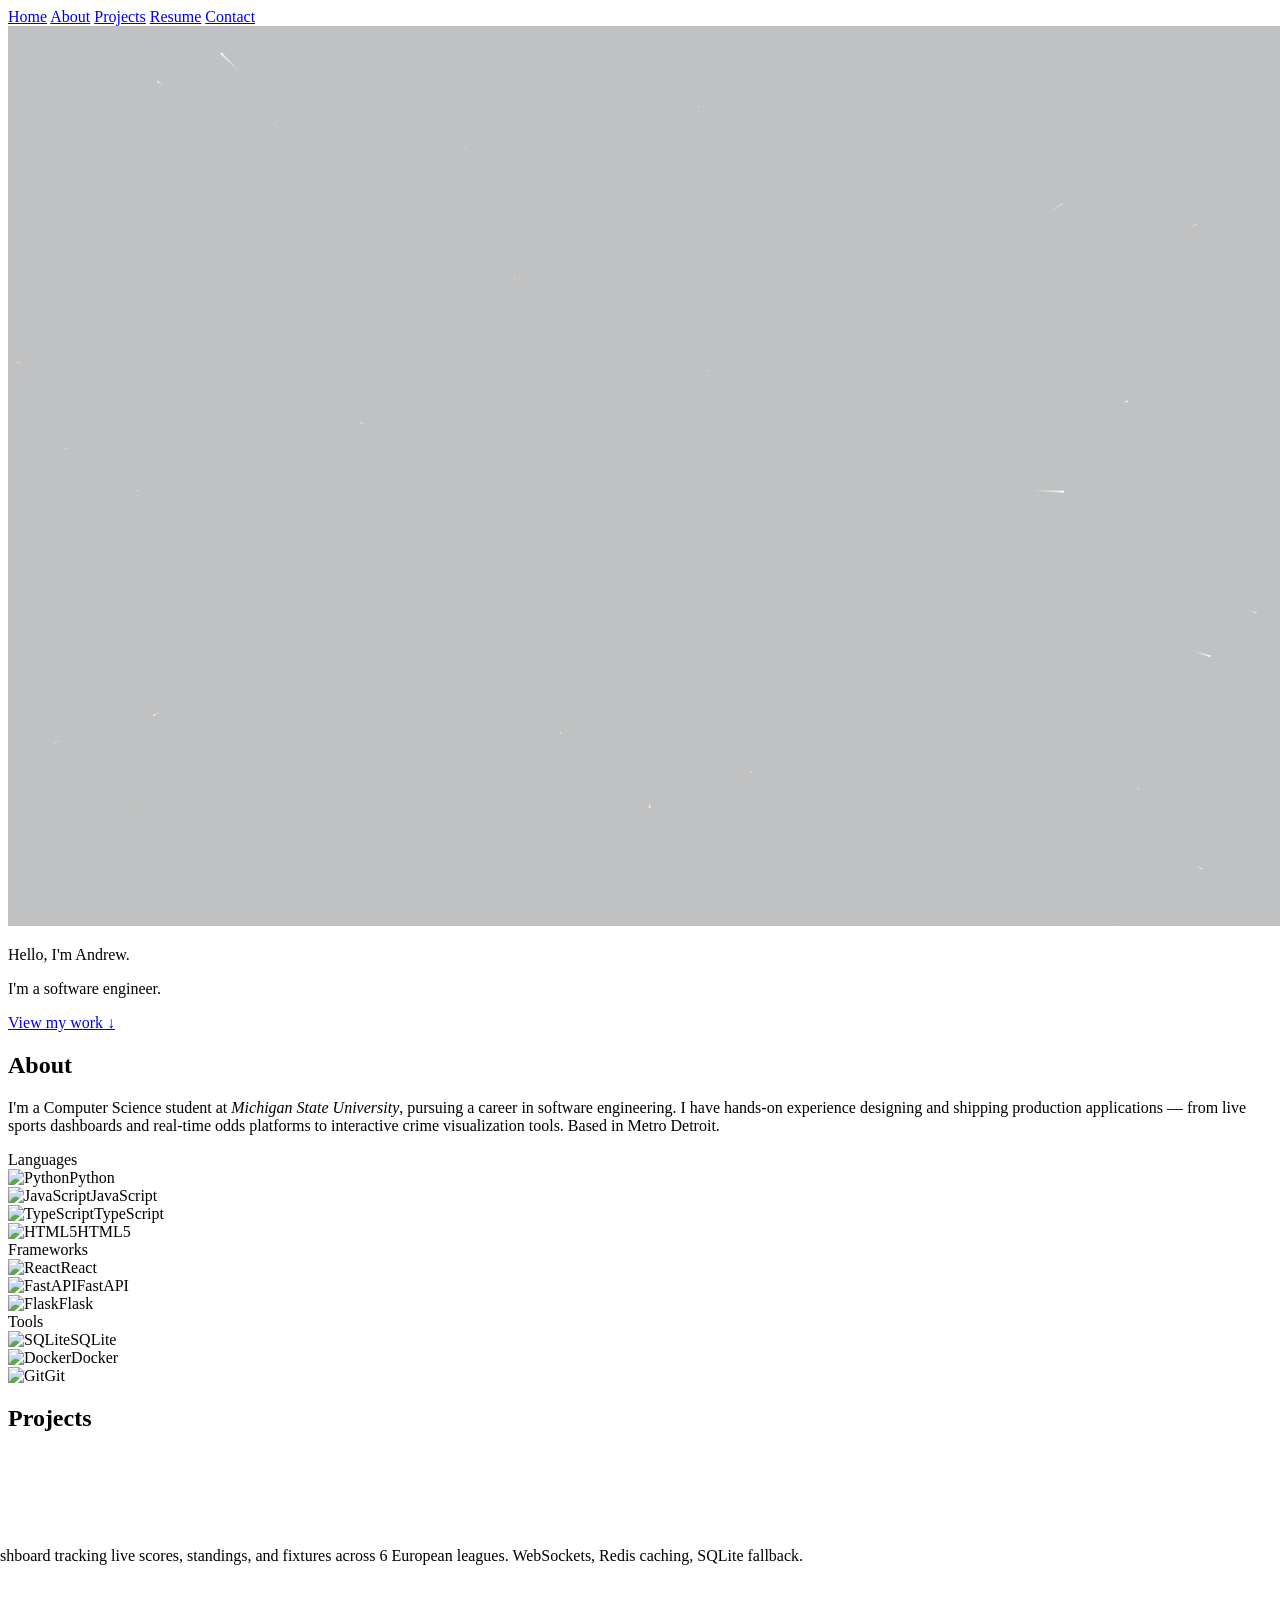
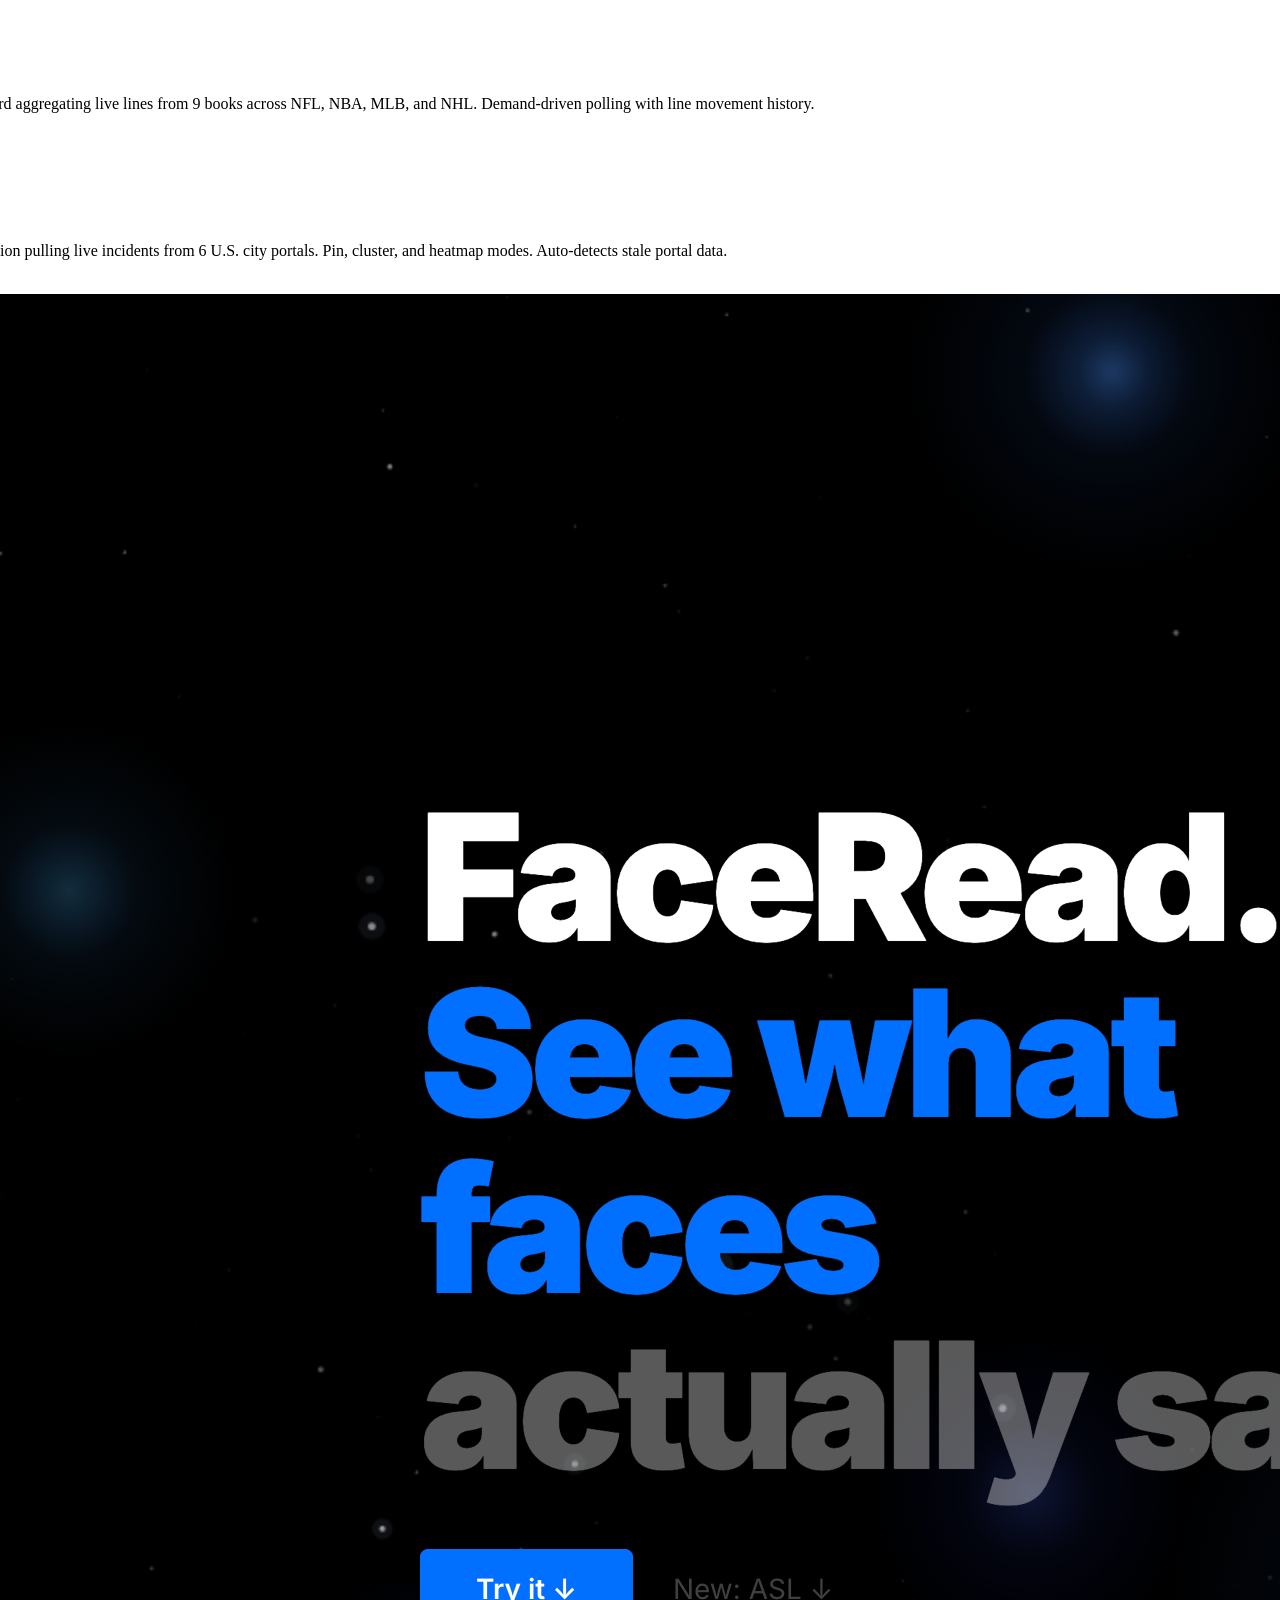
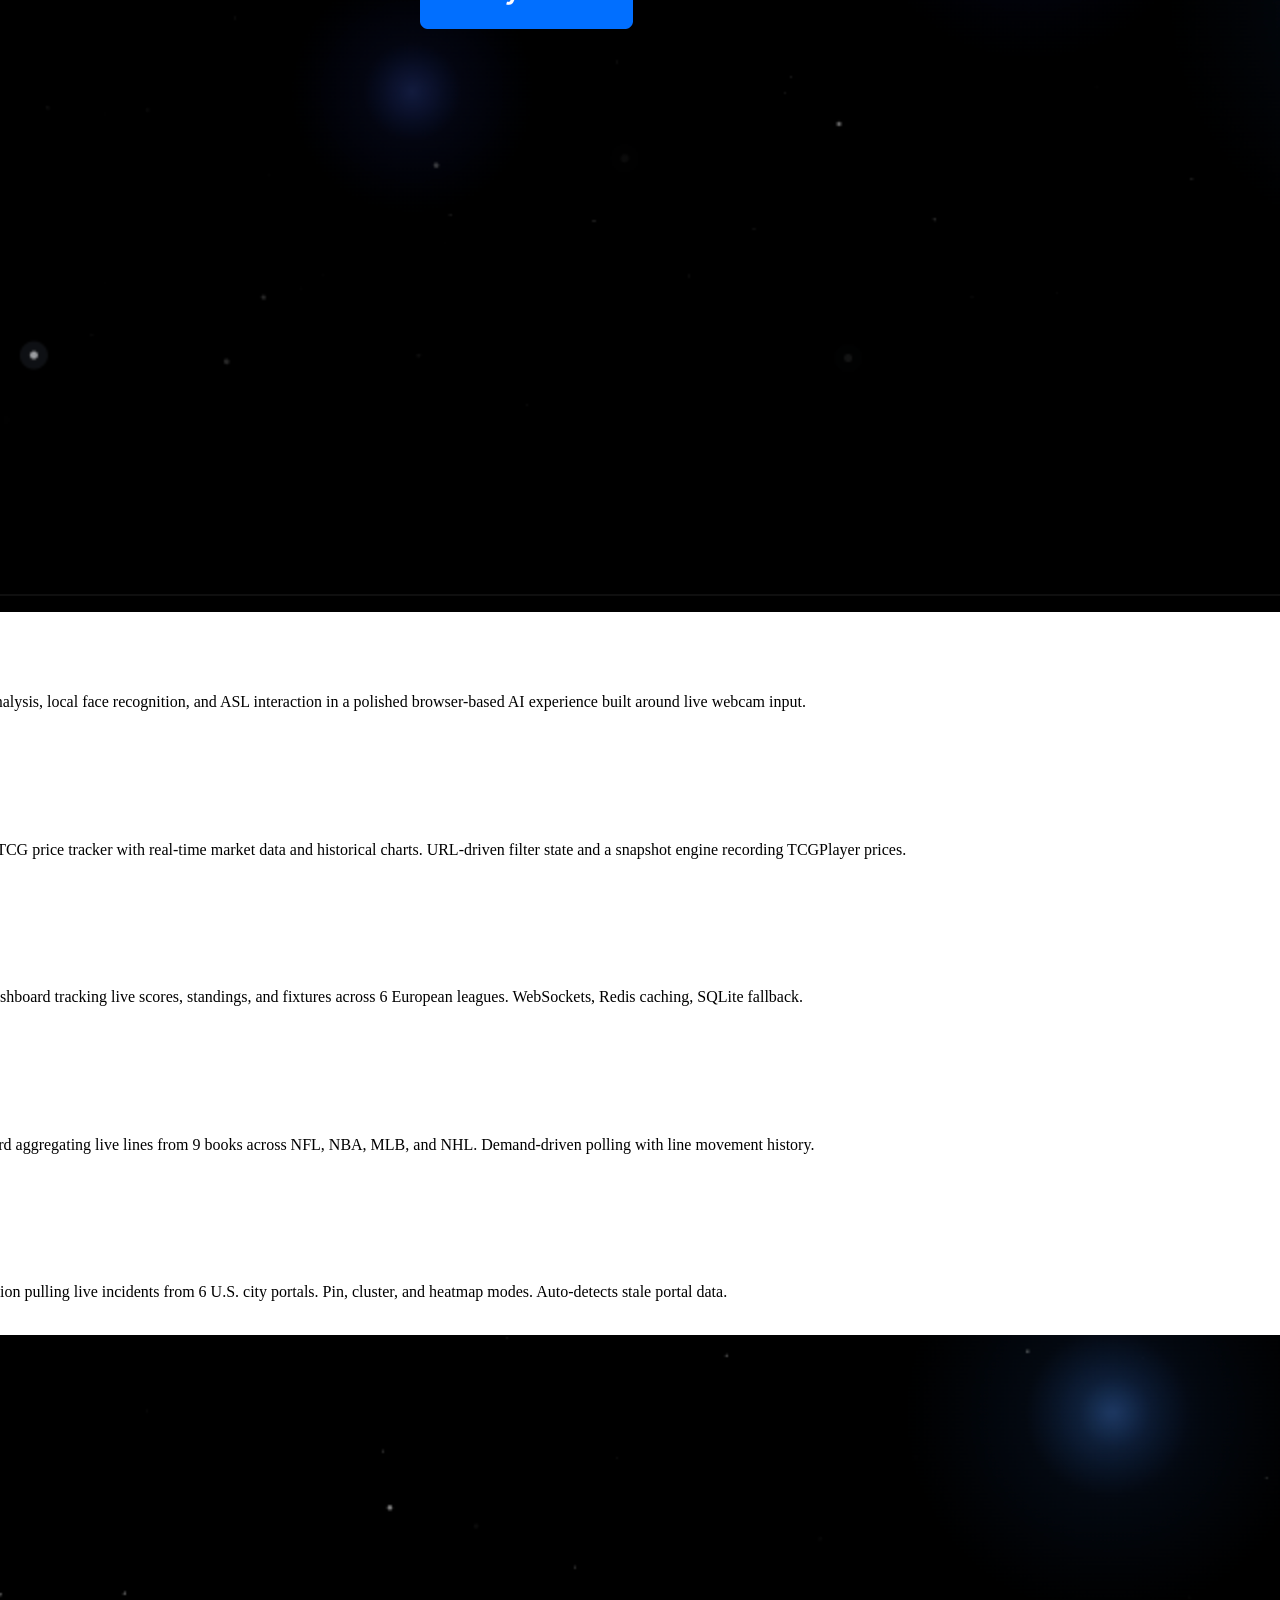
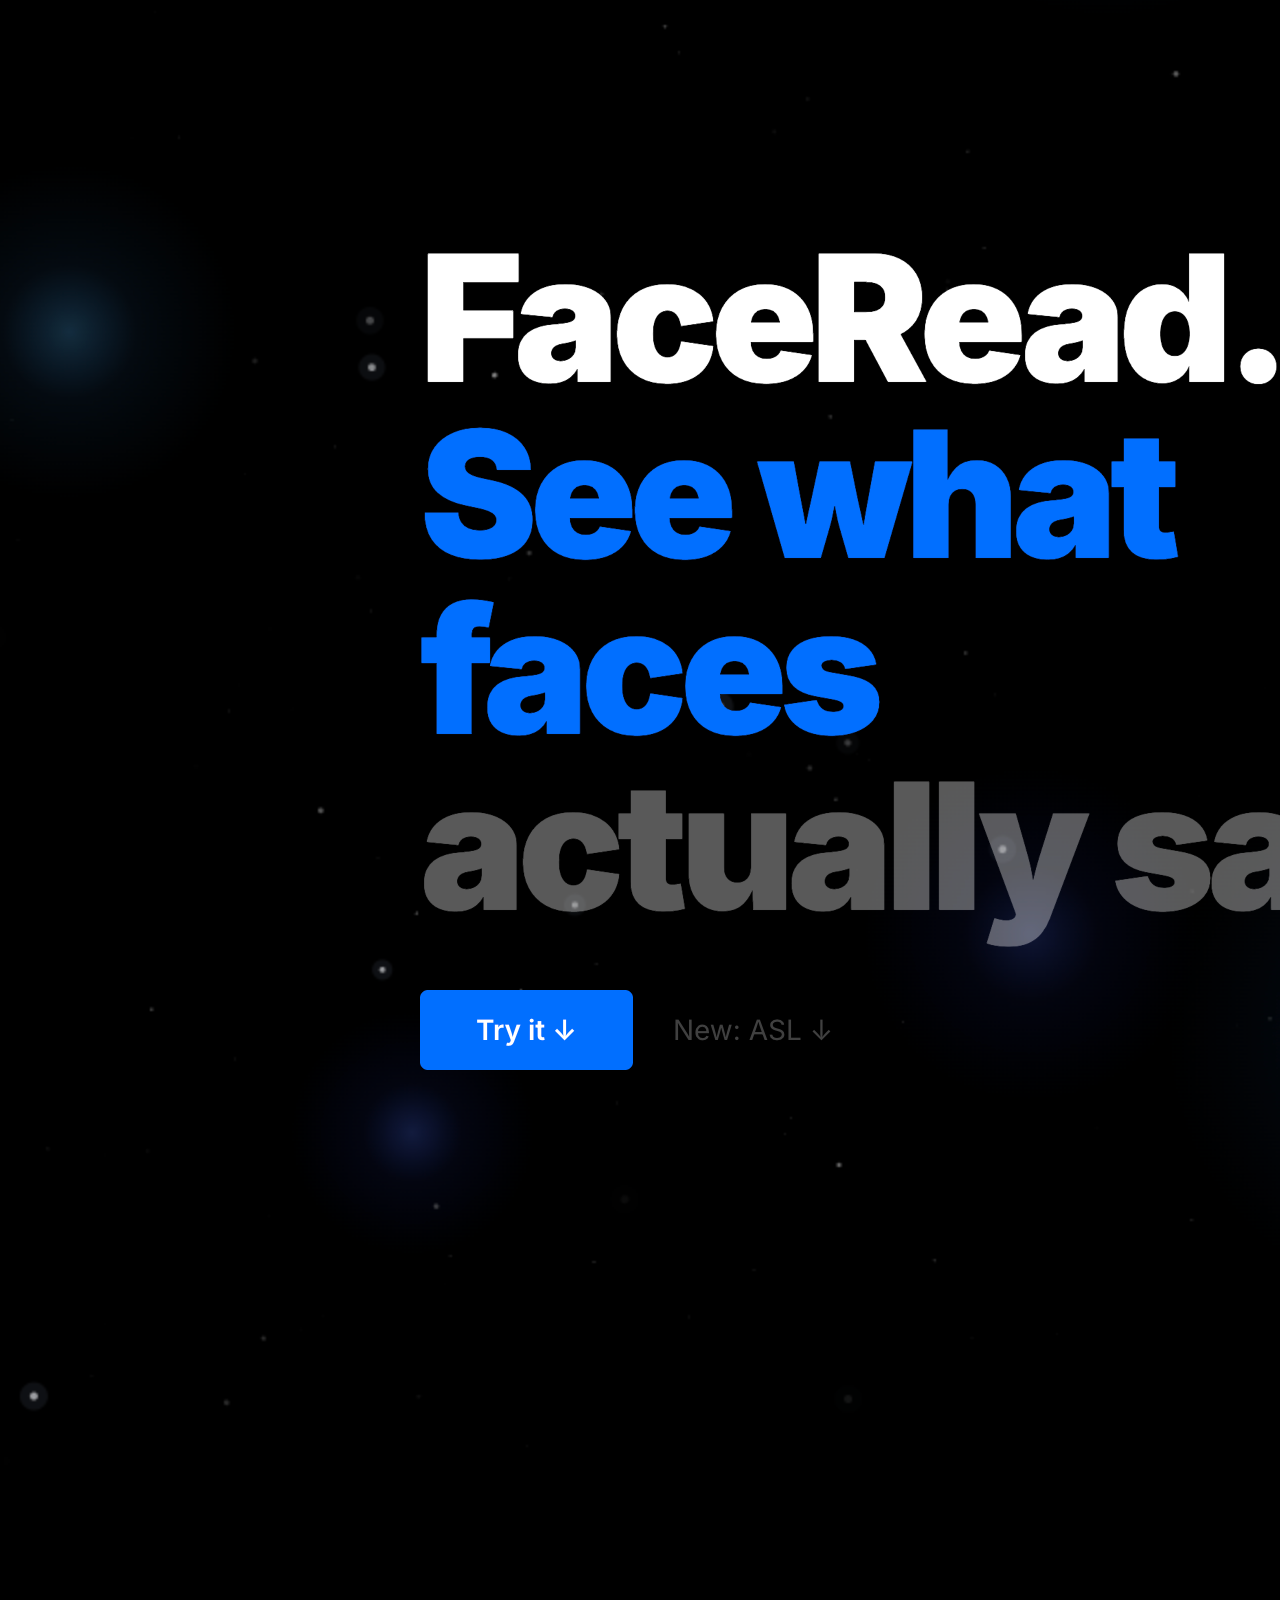
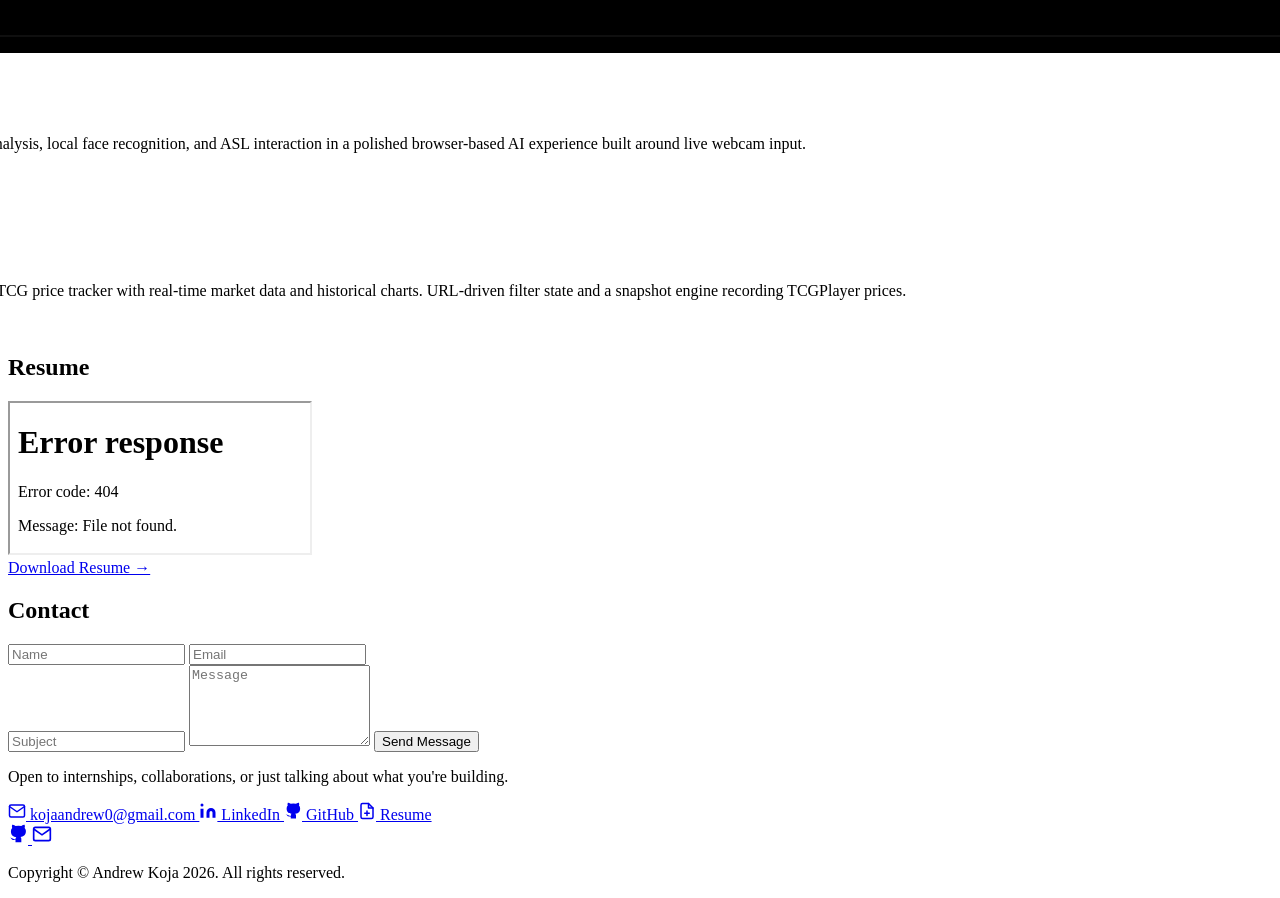
==== index.html @ cb75ac3d "Update FaceRead project card and carousel behavior" ====
<!DOCTYPE html>
<html lang="en">
<head>
    <meta charset="UTF-8">
    <meta name="viewport" content="width=device-width, initial-scale=1.0">
    <title>Andrew Koja | Full-Stack Developer</title>
    <link rel="stylesheet" href="styles.css">
    <link href="https://fonts.googleapis.com/css2?family=Inter:wght@300;400;500;600;700;800;900&display=swap" rel="stylesheet">
</head>
<body>

    <nav>
        <a href="#home" class="nav-link">Home</a>
        <a href="#about" class="nav-link">About</a>
        <a href="#projects" class="nav-link">Projects</a>
        <a href="#resume" class="nav-link">Resume</a>
        <a href="#contact" class="nav-link">Contact</a>
    </nav>

    <!-- HERO -->
    <section id="home" class="hero">
        <canvas id="hero-canvas"></canvas>
        <div class="hero-content">
            <p class="hero-greeting">Hello, I'm <span class="accent">Andrew.</span></p>
            <p class="hero-title">I'm a software engineer.</p>
            <a href="#projects" class="hero-btn">View my work &darr;</a>
        </div>
    </section>

    <!-- ABOUT -->
    <section id="about" class="about">
        <div class="container">
            <h2 class="section-title">About<span class="title-block"></span></h2>
            <p class="about-statement">I'm a Computer Science student at <em>Michigan State University</em>, pursuing a career in software engineering. I have hands-on experience designing and shipping production applications — from live sports dashboards and real-time odds platforms to interactive crime visualization tools. Based in Metro Detroit.</p>

            <div class="skills-section">
                <div class="skill-group">
                    <span class="skill-group-label">Languages</span>
                    <div class="skills-row">
                        <div class="skill-card"><img src="https://cdn.jsdelivr.net/gh/devicons/devicon/icons/python/python-original.svg" alt="Python"><span>Python</span></div>
                        <div class="skill-card"><img src="https://cdn.jsdelivr.net/gh/devicons/devicon/icons/javascript/javascript-original.svg" alt="JavaScript"><span>JavaScript</span></div>
                        <div class="skill-card"><img src="https://cdn.jsdelivr.net/gh/devicons/devicon/icons/typescript/typescript-original.svg" alt="TypeScript"><span>TypeScript</span></div>
                        <div class="skill-card"><img src="https://cdn.jsdelivr.net/gh/devicons/devicon/icons/html5/html5-original.svg" alt="HTML5"><span>HTML5</span></div>
                    </div>
                </div>
                <div class="skill-group">
                    <span class="skill-group-label">Frameworks</span>
                    <div class="skills-row">
                        <div class="skill-card"><img src="https://cdn.jsdelivr.net/gh/devicons/devicon/icons/react/react-original.svg" alt="React"><span>React</span></div>
                        <div class="skill-card"><img src="https://cdn.jsdelivr.net/gh/devicons/devicon/icons/fastapi/fastapi-original.svg" alt="FastAPI"><span>FastAPI</span></div>
                        <div class="skill-card"><img src="https://cdn.jsdelivr.net/gh/devicons/devicon/icons/flask/flask-original-wordmark.svg" alt="Flask"><span>Flask</span></div>
                    </div>
                </div>
                <div class="skill-group">
                    <span class="skill-group-label">Tools</span>
                    <div class="skills-row">
                        <div class="skill-card"><img src="https://cdn.jsdelivr.net/gh/devicons/devicon/icons/sqlite/sqlite-original.svg" alt="SQLite"><span>SQLite</span></div>
                        <div class="skill-card"><img src="https://cdn.jsdelivr.net/gh/devicons/devicon/icons/docker/docker-original.svg" alt="Docker"><span>Docker</span></div>
                        <div class="skill-card"><img src="https://cdn.jsdelivr.net/gh/devicons/devicon/icons/git/git-original.svg" alt="Git"><span>Git</span></div>
                    </div>
                </div>
            </div>
        </div>
    </section>

    <!-- PROJECTS -->
    <section id="projects" class="projects">
        <div class="container">
            <h2 class="section-title">Projects<span class="title-block"></span></h2>
        </div>
        <div class="marquee-wrap">
            <div class="marquee-track">
                <!-- set 1 -->
                <div class="project-card">
                    <img src="images/footylive.png" alt="FootyLive">
                    <div class="card-label">FootyLive</div>
                    <div class="card-overlay">
                        <h3>FootyLive</h3>
                        <p>Real-time football dashboard tracking live scores, standings, and fixtures across 6 European leagues. WebSockets, Redis caching, SQLite fallback.</p>
                        <a href="https://github.com/LightAnd2/FootyLive" target="_blank">GitHub &rarr;</a>
                    </div>
                </div>
                <div class="project-card">
                    <img src="images/sharpedge.png" alt="SharpEdge">
                    <div class="card-label">SharpEdge</div>
                    <div class="card-overlay">
                        <h3>SharpEdge</h3>
                        <p>Sportsbook odds board aggregating live lines from 9 books across NFL, NBA, MLB, and NHL. Demand-driven polling with line movement history.</p>
                        <a href="https://github.com/LightAnd2/SharpEdge" target="_blank">GitHub &rarr;</a>
                    </div>
                </div>
                <div class="project-card">
                    <img src="images/crimescope.png" alt="CrimeScope">
                    <div class="card-label">CrimeScope</div>
                    <div class="card-overlay">
                        <h3>CrimeScope</h3>
                        <p>Crime data visualization pulling live incidents from 6 U.S. city portals. Pin, cluster, and heatmap modes. Auto-detects stale portal data.</p>
                        <div class="card-links">
                            <a href="https://crime-scope.vercel.app" target="_blank">Live &rarr;</a>
                            <a href="https://github.com/LightAnd2/CrimeScope" target="_blank">GitHub &rarr;</a>
                        </div>
                    </div>
                </div>
                <div class="project-card">
                    <img src="images/faceread.png" alt="FaceRead">
                    <div class="card-label">FaceRead</div>
                    <div class="card-overlay">
                        <h3>FaceRead</h3>
                        <p>Real-time emotion analysis, local face recognition, and ASL interaction in a polished browser-based AI experience built around live webcam input.</p>
                        <div class="card-links">
                            <a href="https://face-read.vercel.app" target="_blank">Live &rarr;</a>
                            <a href="https://github.com/LightAnd2/FaceRead" target="_blank">GitHub &rarr;</a>
                        </div>
                    </div>
                </div>
                <div class="project-card">
                    <img src="images/pokeprice.png" alt="PokePrice">
                    <div class="card-label">PokePrice</div>
                    <div class="card-overlay">
                        <h3>PokePrice</h3>
                        <p>Full-stack Pokemon TCG price tracker with real-time market data and historical charts. URL-driven filter state and a snapshot engine recording TCGPlayer prices.</p>
                        <a href="https://github.com/LightAnd2/PokePrice" target="_blank">GitHub &rarr;</a>
                    </div>
                </div>
                <!-- set 2 (duplicate for seamless loop) -->
                <div class="project-card">
                    <img src="images/footylive.png" alt="FootyLive">
                    <div class="card-label">FootyLive</div>
                    <div class="card-overlay">
                        <h3>FootyLive</h3>
                        <p>Real-time football dashboard tracking live scores, standings, and fixtures across 6 European leagues. WebSockets, Redis caching, SQLite fallback.</p>
                        <a href="https://github.com/LightAnd2/FootyLive" target="_blank">GitHub &rarr;</a>
                    </div>
                </div>
                <div class="project-card">
                    <img src="images/sharpedge.png" alt="SharpEdge">
                    <div class="card-label">SharpEdge</div>
                    <div class="card-overlay">
                        <h3>SharpEdge</h3>
                        <p>Sportsbook odds board aggregating live lines from 9 books across NFL, NBA, MLB, and NHL. Demand-driven polling with line movement history.</p>
                        <a href="https://github.com/LightAnd2/SharpEdge" target="_blank">GitHub &rarr;</a>
                    </div>
                </div>
                <div class="project-card">
                    <img src="images/crimescope.png" alt="CrimeScope">
                    <div class="card-label">CrimeScope</div>
                    <div class="card-overlay">
                        <h3>CrimeScope</h3>
                        <p>Crime data visualization pulling live incidents from 6 U.S. city portals. Pin, cluster, and heatmap modes. Auto-detects stale portal data.</p>
                        <div class="card-links">
                            <a href="https://crime-scope.vercel.app" target="_blank">Live &rarr;</a>
                            <a href="https://github.com/LightAnd2/CrimeScope" target="_blank">GitHub &rarr;</a>
                        </div>
                    </div>
                </div>
                <div class="project-card">
                    <img src="images/faceread.png" alt="FaceRead">
                    <div class="card-label">FaceRead</div>
                    <div class="card-overlay">
                        <h3>FaceRead</h3>
                        <p>Real-time emotion analysis, local face recognition, and ASL interaction in a polished browser-based AI experience built around live webcam input.</p>
                        <div class="card-links">
                            <a href="https://face-read.vercel.app" target="_blank">Live &rarr;</a>
                            <a href="https://github.com/LightAnd2/FaceRead" target="_blank">GitHub &rarr;</a>
                        </div>
                    </div>
                </div>
                <div class="project-card">
                    <img src="images/pokeprice.png" alt="PokePrice">
                    <div class="card-label">PokePrice</div>
                    <div class="card-overlay">
                        <h3>PokePrice</h3>
                        <p>Full-stack Pokemon TCG price tracker with real-time market data and historical charts. URL-driven filter state and a snapshot engine recording TCGPlayer prices.</p>
                        <a href="https://github.com/LightAnd2/PokePrice" target="_blank">GitHub &rarr;</a>
                    </div>
                </div>
            </div>
        </div>
    </section>

    <!-- RESUME -->
    <section id="resume" class="resume-section">
        <div class="container">
            <h2 class="section-title">Resume<span class="title-block"></span></h2>
            <div class="resume-embed-wrap">
                <iframe src="resume.pdf" class="resume-embed" title="Andrew Koja Resume"></iframe>
            </div>
            <a href="resume.pdf" download class="resume-download-btn">Download Resume &rarr;</a>
        </div>
    </section>

    <!-- CONTACT -->
    <section id="contact" class="contact">
        <div class="container">
            <h2 class="section-title contact-title">Contact<span class="title-block"></span></h2>
            <div class="contact-inner">
                <form class="contact-form" onsubmit="handleSubmit(event)">
                    <div class="form-row">
                        <input type="text" placeholder="Name" required>
                        <input type="email" placeholder="Email" required>
                    </div>
                    <input type="text" placeholder="Subject" required>
                    <textarea placeholder="Message" rows="5" required></textarea>
                    <button type="submit">Send Message</button>
                </form>
                <div class="contact-aside">
                    <p>Open to internships, collaborations, or just talking about what you're building.</p>
                    <div class="contact-links">
                        <a href="mailto:kojaandrew0@gmail.com">
                            <svg width="18" height="18" viewBox="0 0 24 24" fill="none" stroke="currentColor" stroke-width="2" stroke-linecap="round" stroke-linejoin="round"><path d="M4 4h16c1.1 0 2 .9 2 2v12c0 1.1-.9 2-2 2H4c-1.1 0-2-.9-2-2V6c0-1.1.9-2 2-2z"/><polyline points="22,6 12,13 2,6"/></svg>
                            kojaandrew0@gmail.com
                        </a>
                        <a href="https://linkedin.com/in/andrewkoja" target="_blank">
                            <svg width="18" height="18" viewBox="0 0 24 24" fill="currentColor"><path d="M16 8a6 6 0 0 1 6 6v7h-4v-7a2 2 0 0 0-2-2 2 2 0 0 0-2 2v7h-4v-7a6 6 0 0 1 6-6z"/><rect x="2" y="9" width="4" height="12"/><circle cx="4" cy="4" r="2"/></svg>
                            LinkedIn
                        </a>
                        <a href="https://github.com/LightAnd2" target="_blank">
                            <svg width="18" height="18" viewBox="0 0 24 24" fill="currentColor"><path d="M9 19c-5 1.5-5-2.5-7-3m14 6v-3.87a3.37 3.37 0 0 0-.94-2.61c3.14-.35 6.44-1.54 6.44-7A5.44 5.44 0 0 0 20 4.77 5.07 5.07 0 0 0 19.91 1S18.73.65 16 2.48a13.38 13.38 0 0 0-7 0C6.27.65 5.09 1 5.09 1A5.07 5.07 0 0 0 5 4.77a5.44 5.44 0 0 0-1.5 3.78c0 5.42 3.3 6.61 6.44 7A3.37 3.37 0 0 0 9 18.13V22"/></svg>
                            GitHub
                        </a>
                        <a href="resume.pdf" download>
                            <svg width="18" height="18" viewBox="0 0 24 24" fill="none" stroke="currentColor" stroke-width="2" stroke-linecap="round" stroke-linejoin="round"><path d="M14 2H6a2 2 0 0 0-2 2v16a2 2 0 0 0 2 2h12a2 2 0 0 0 2-2V8z"/><polyline points="14 2 14 8 20 8"/><line x1="12" y1="18" x2="12" y2="12"/><line x1="9" y1="15" x2="15" y2="15"/></svg>
                            Resume
                        </a>
                    </div>
                </div>
            </div>
        </div>
    </section>

    <footer>
        <div class="footer-socials">
            <a href="https://github.com/LightAnd2" target="_blank">
                <svg width="20" height="20" viewBox="0 0 24 24" fill="currentColor"><path d="M9 19c-5 1.5-5-2.5-7-3m14 6v-3.87a3.37 3.37 0 0 0-.94-2.61c3.14-.35 6.44-1.54 6.44-7A5.44 5.44 0 0 0 20 4.77 5.07 5.07 0 0 0 19.91 1S18.73.65 16 2.48a13.38 13.38 0 0 0-7 0C6.27.65 5.09 1 5.09 1A5.07 5.07 0 0 0 5 4.77a5.44 5.44 0 0 0-1.5 3.78c0 5.42 3.3 6.61 6.44 7A3.37 3.37 0 0 0 9 18.13V22"/></svg>
            </a>
            <a href="mailto:kojaandrew0@gmail.com">
                <svg width="20" height="20" viewBox="0 0 24 24" fill="none" stroke="currentColor" stroke-width="2"><path d="M4 4h16c1.1 0 2 .9 2 2v12c0 1.1-.9 2-2 2H4c-1.1 0-2-.9-2-2V6c0-1.1.9-2 2-2z"/><polyline points="22,6 12,13 2,6"/></svg>
            </a>
        </div>
        <p>Copyright &copy; Andrew Koja 2026. All rights reserved.</p>
    </footer>

    <script src="script.js"></script>
    <script defer src="/_vercel/insights/script.js"></script>
</body>
</html>
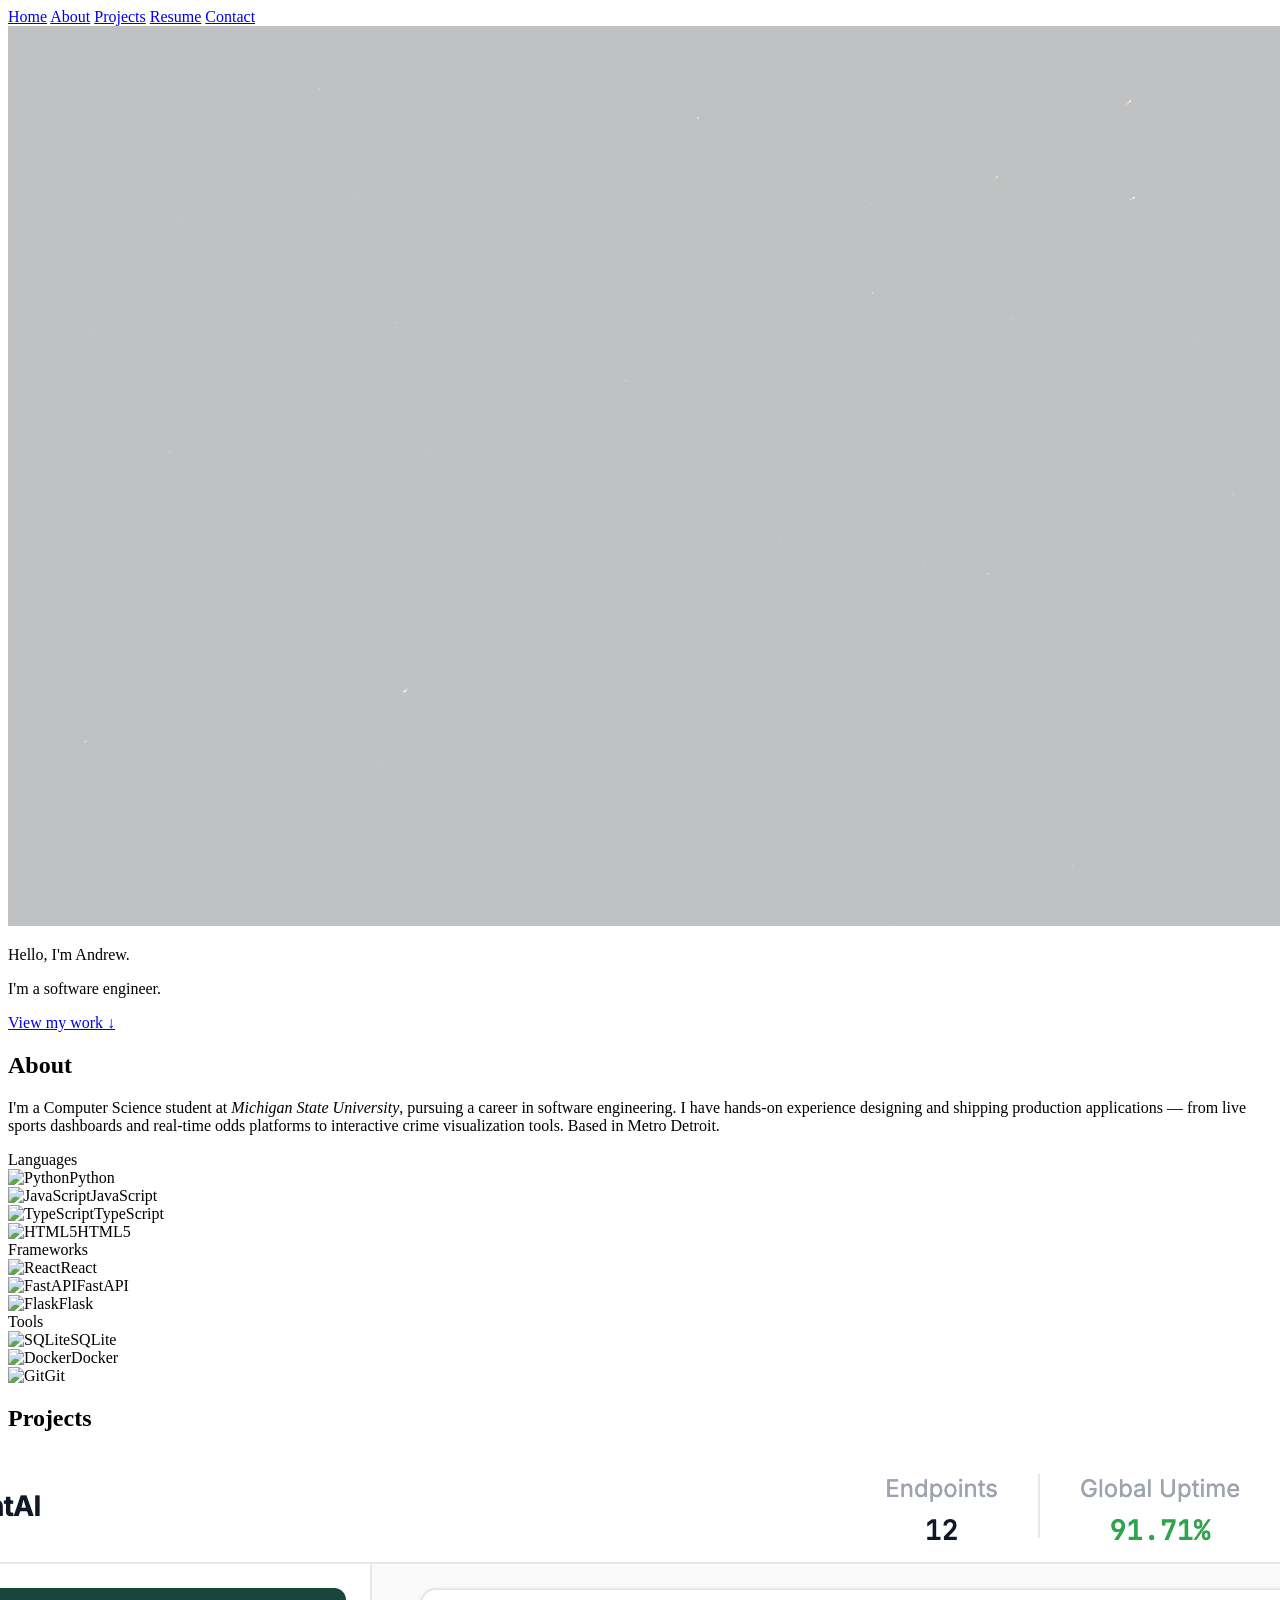
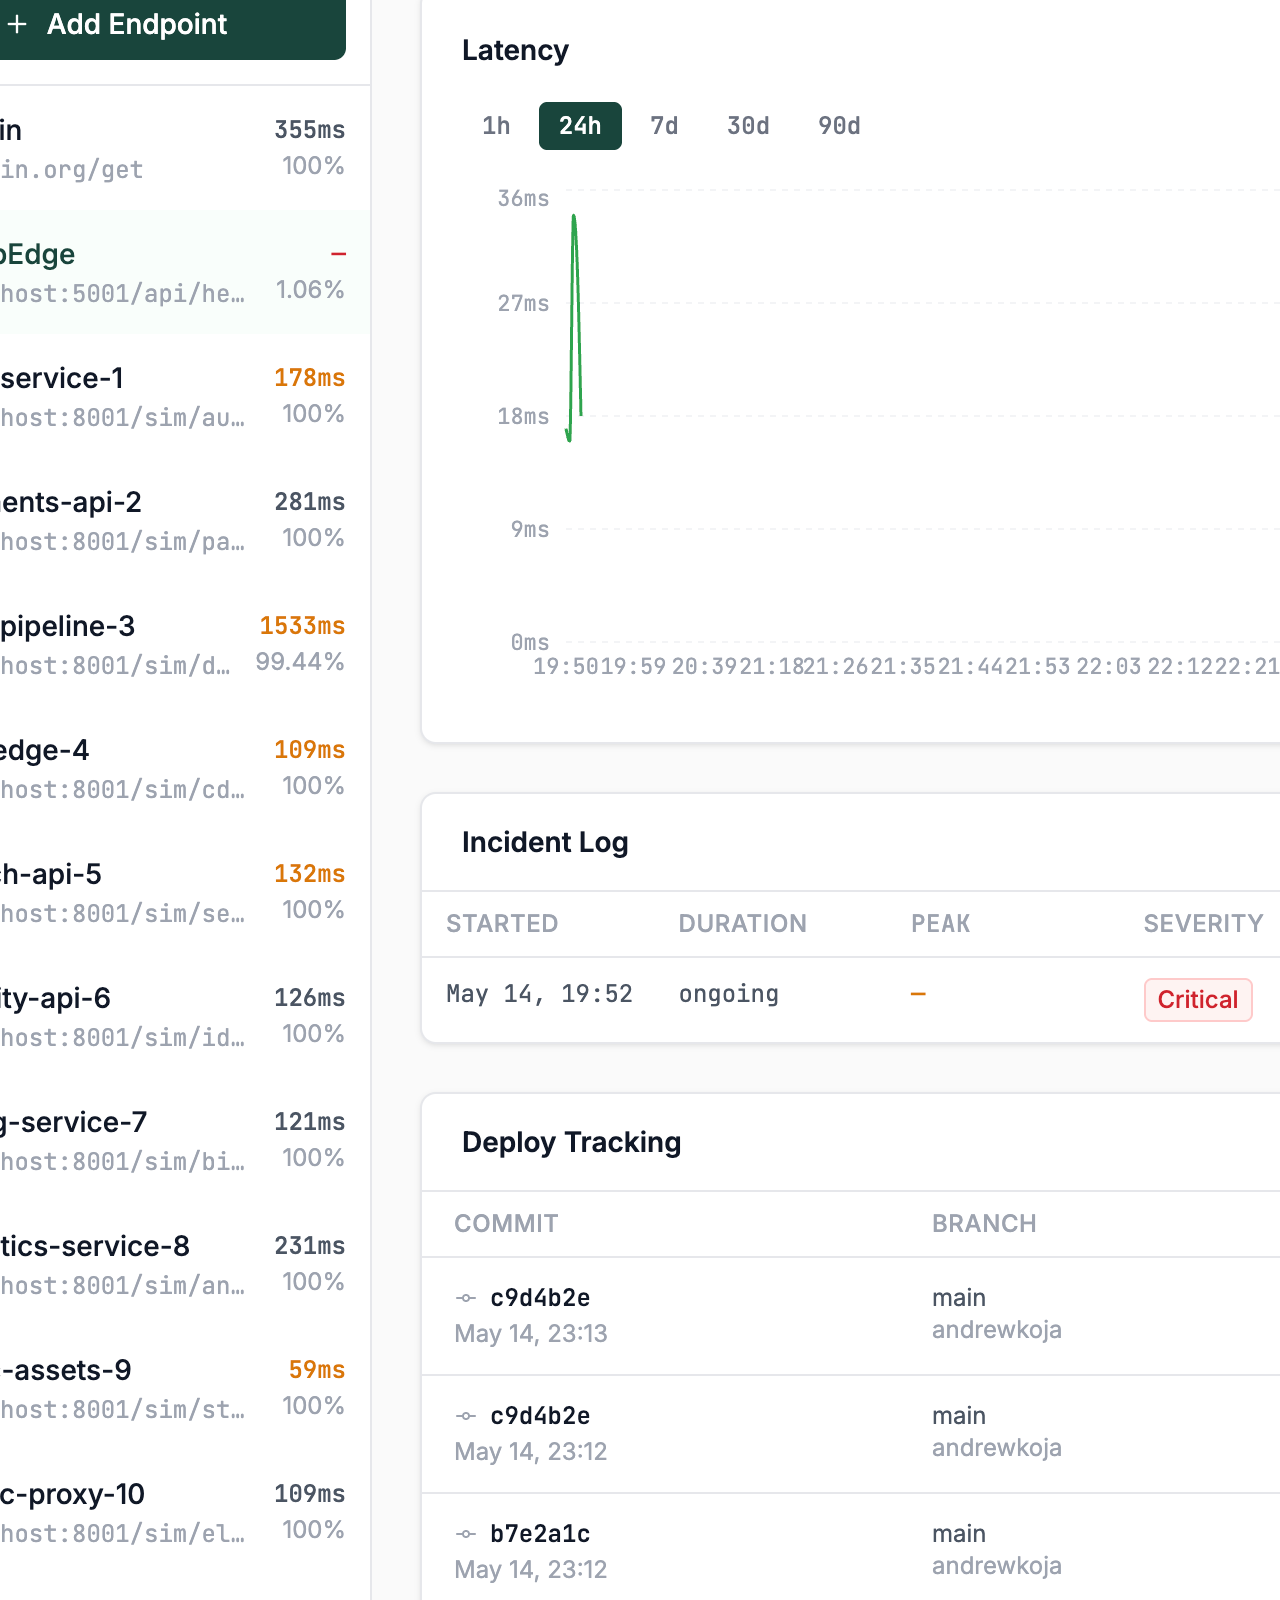
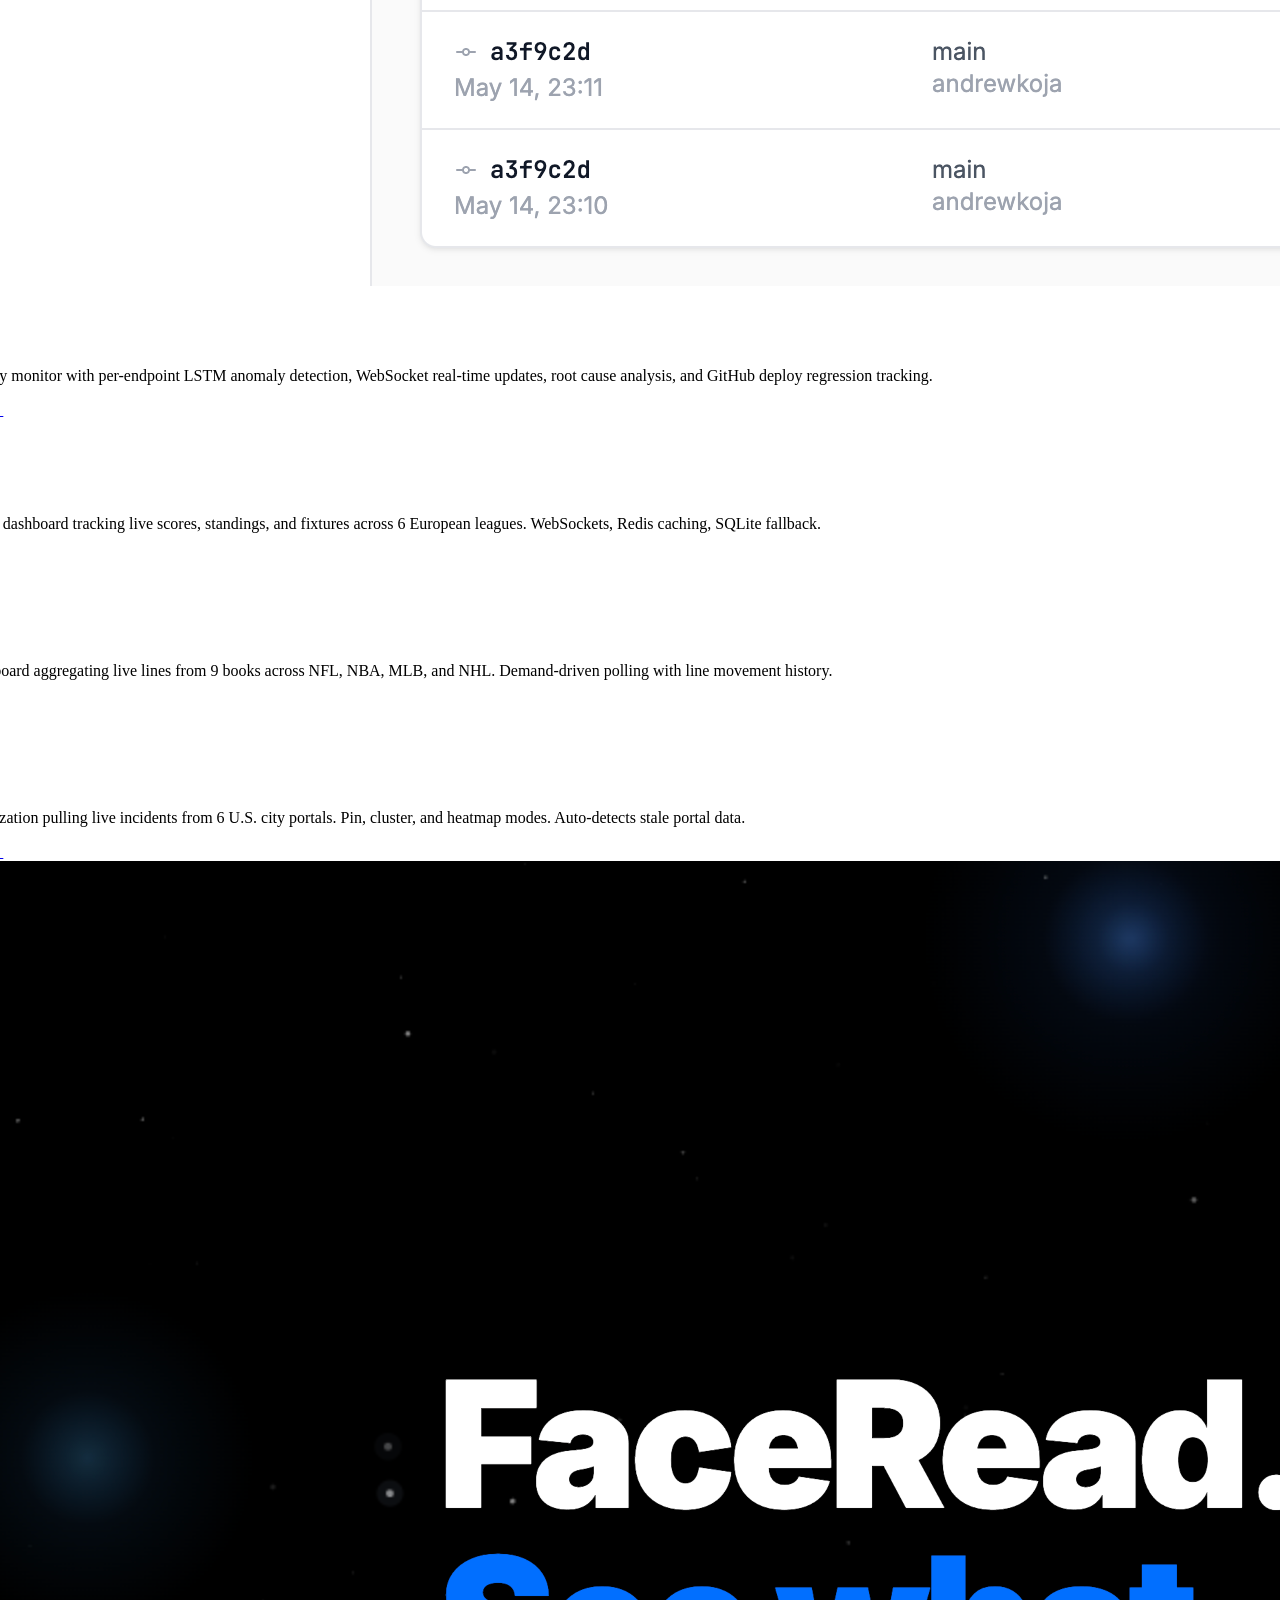
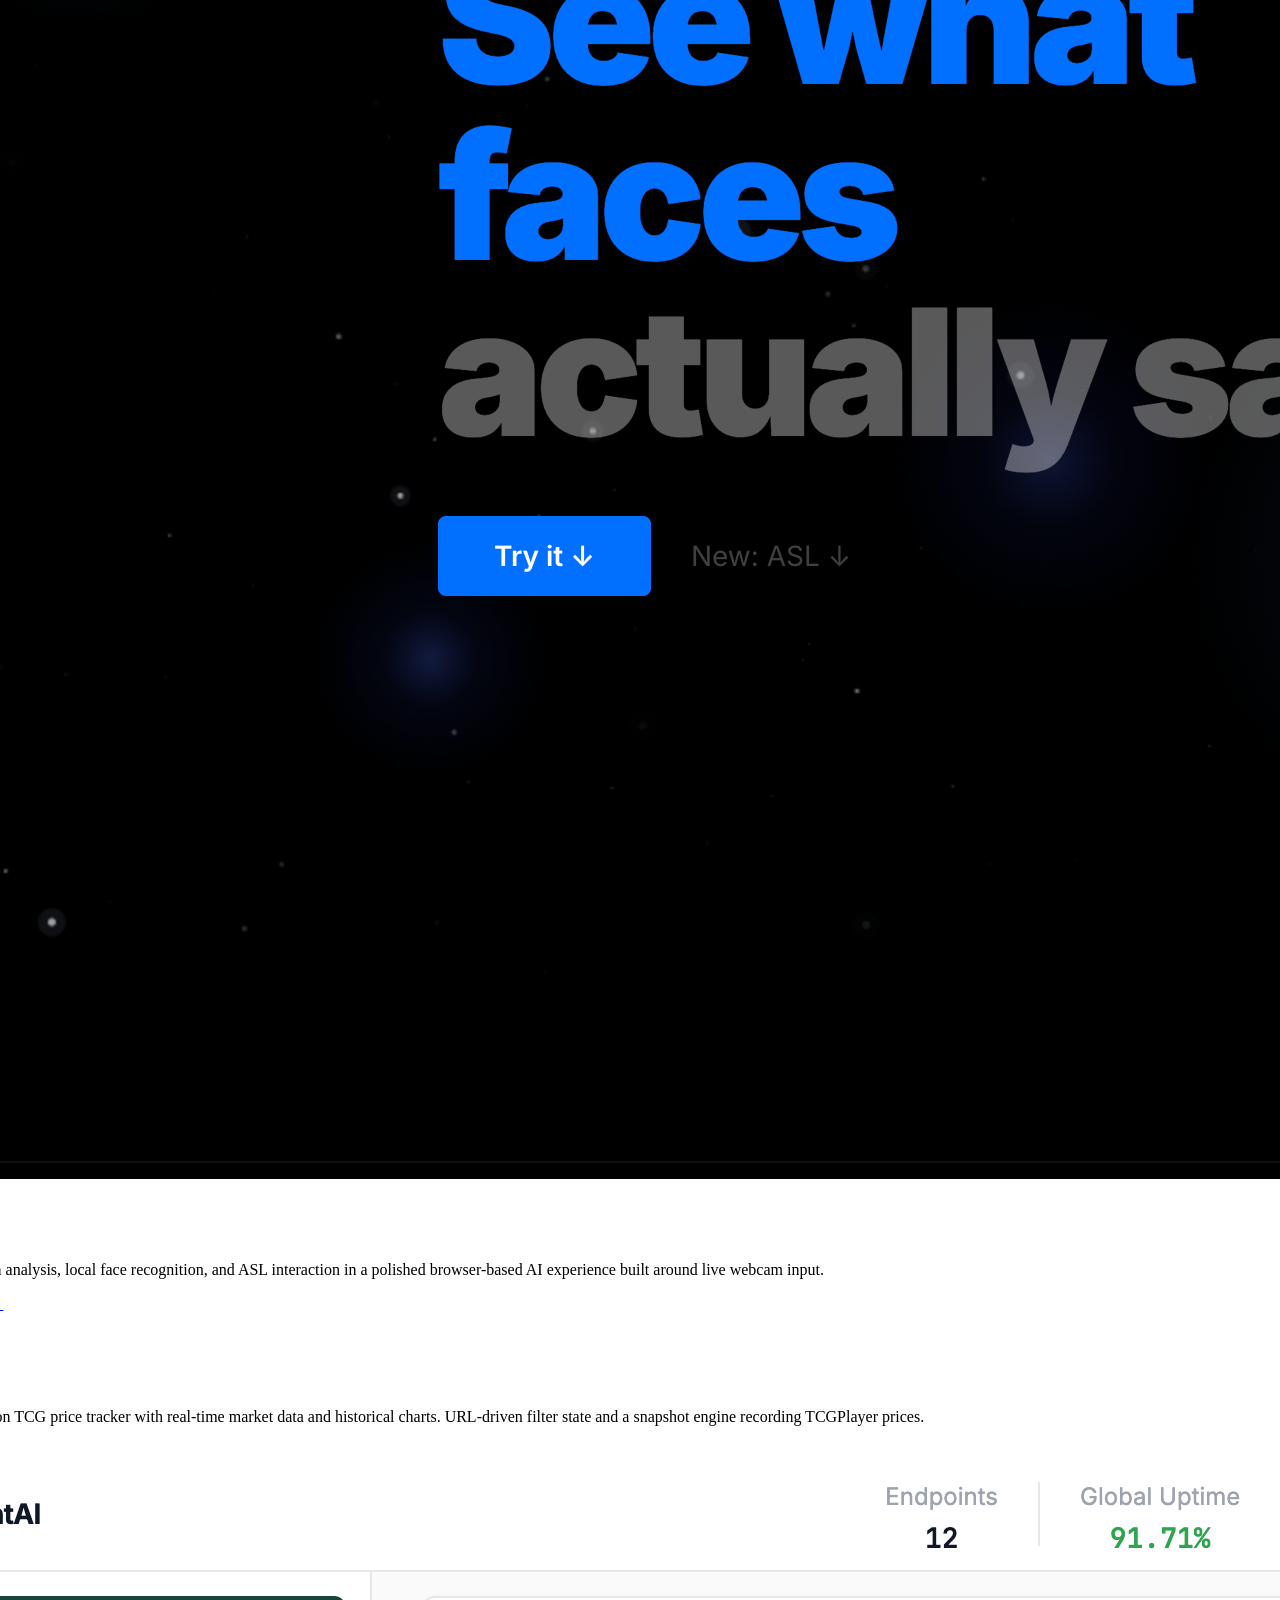
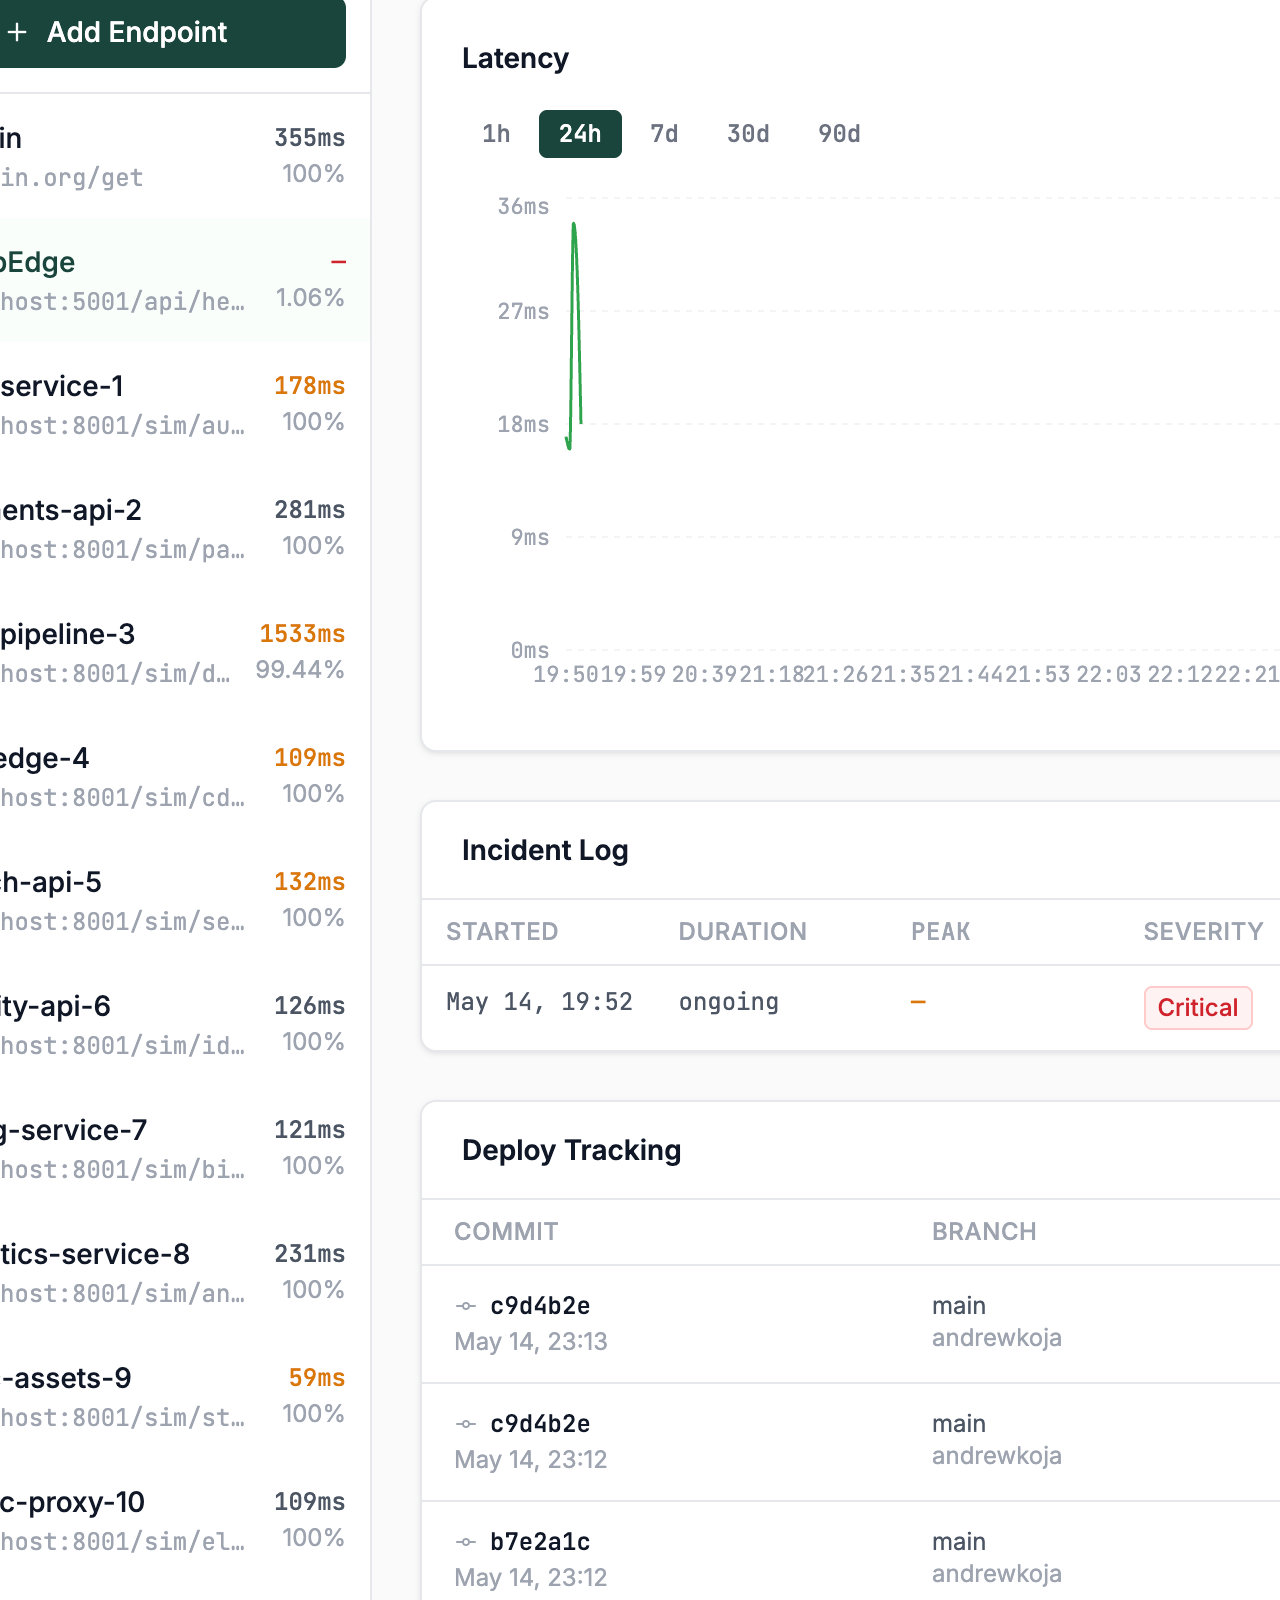
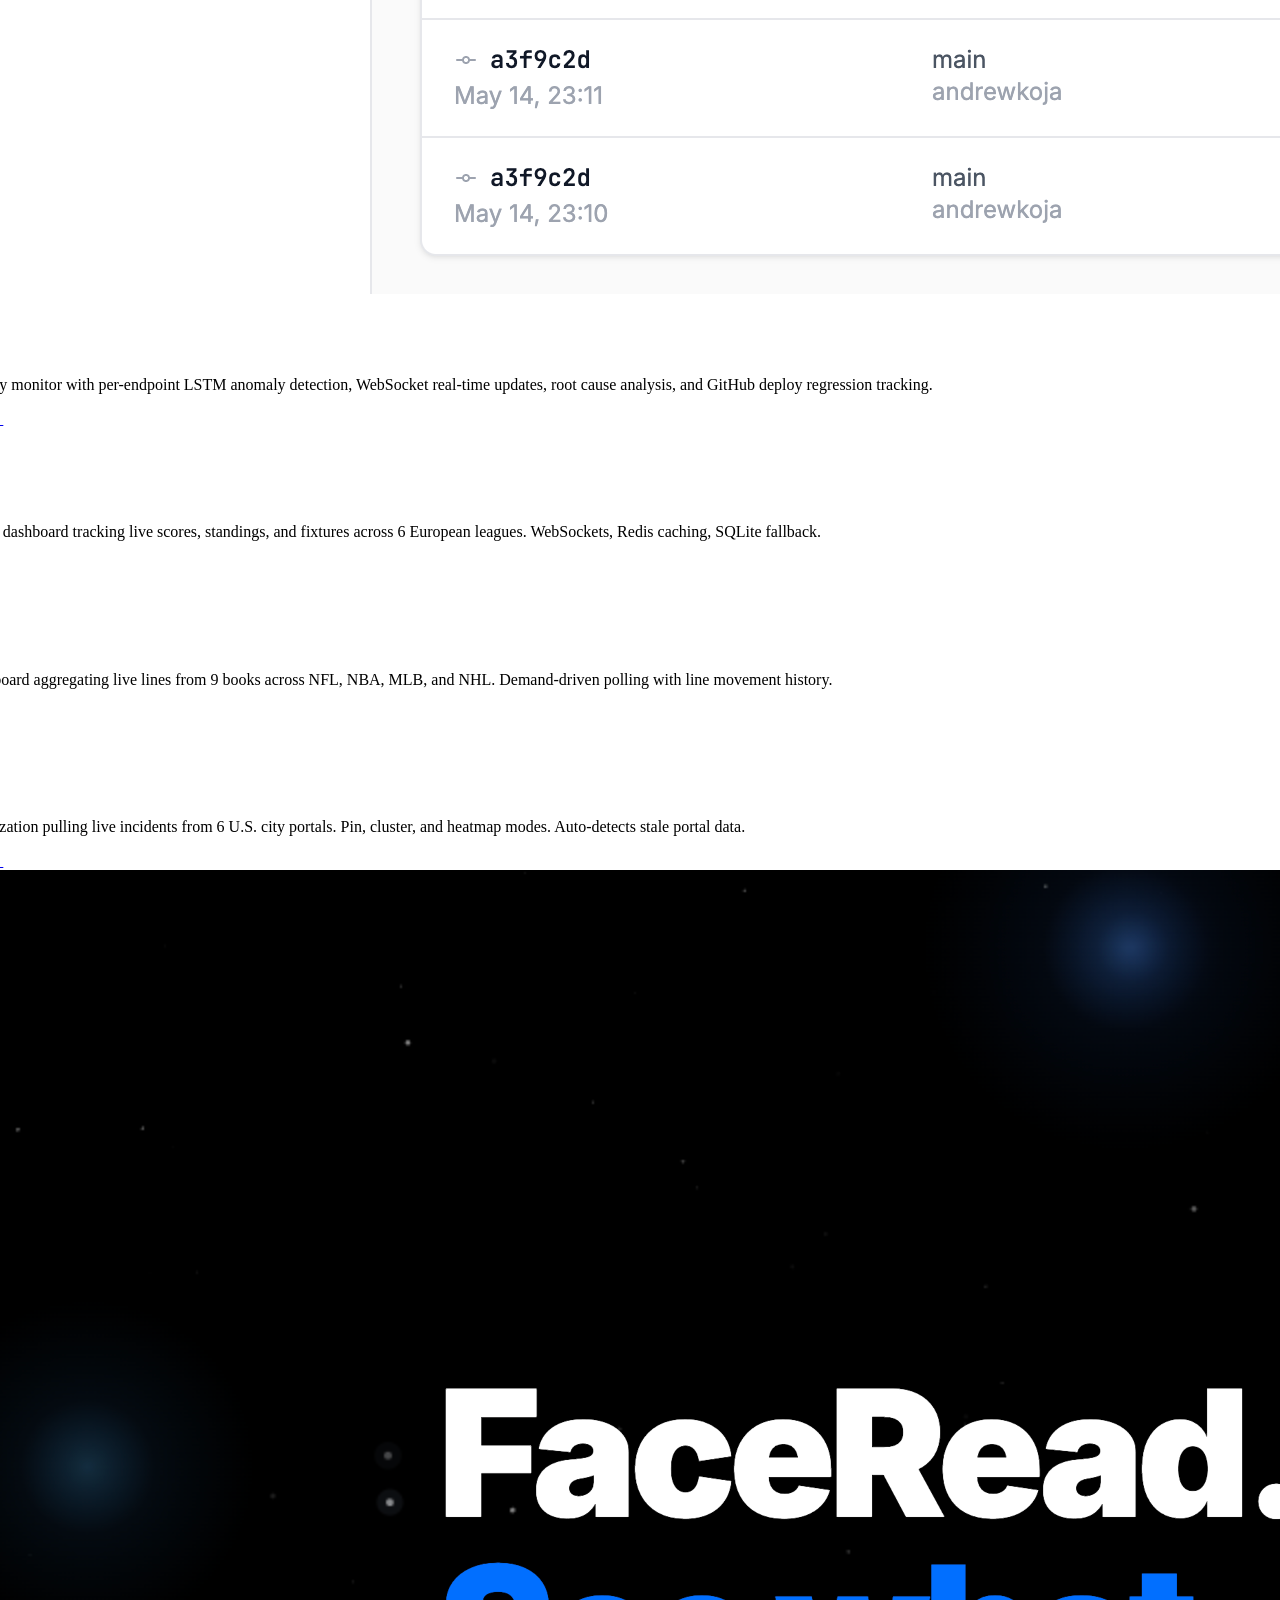
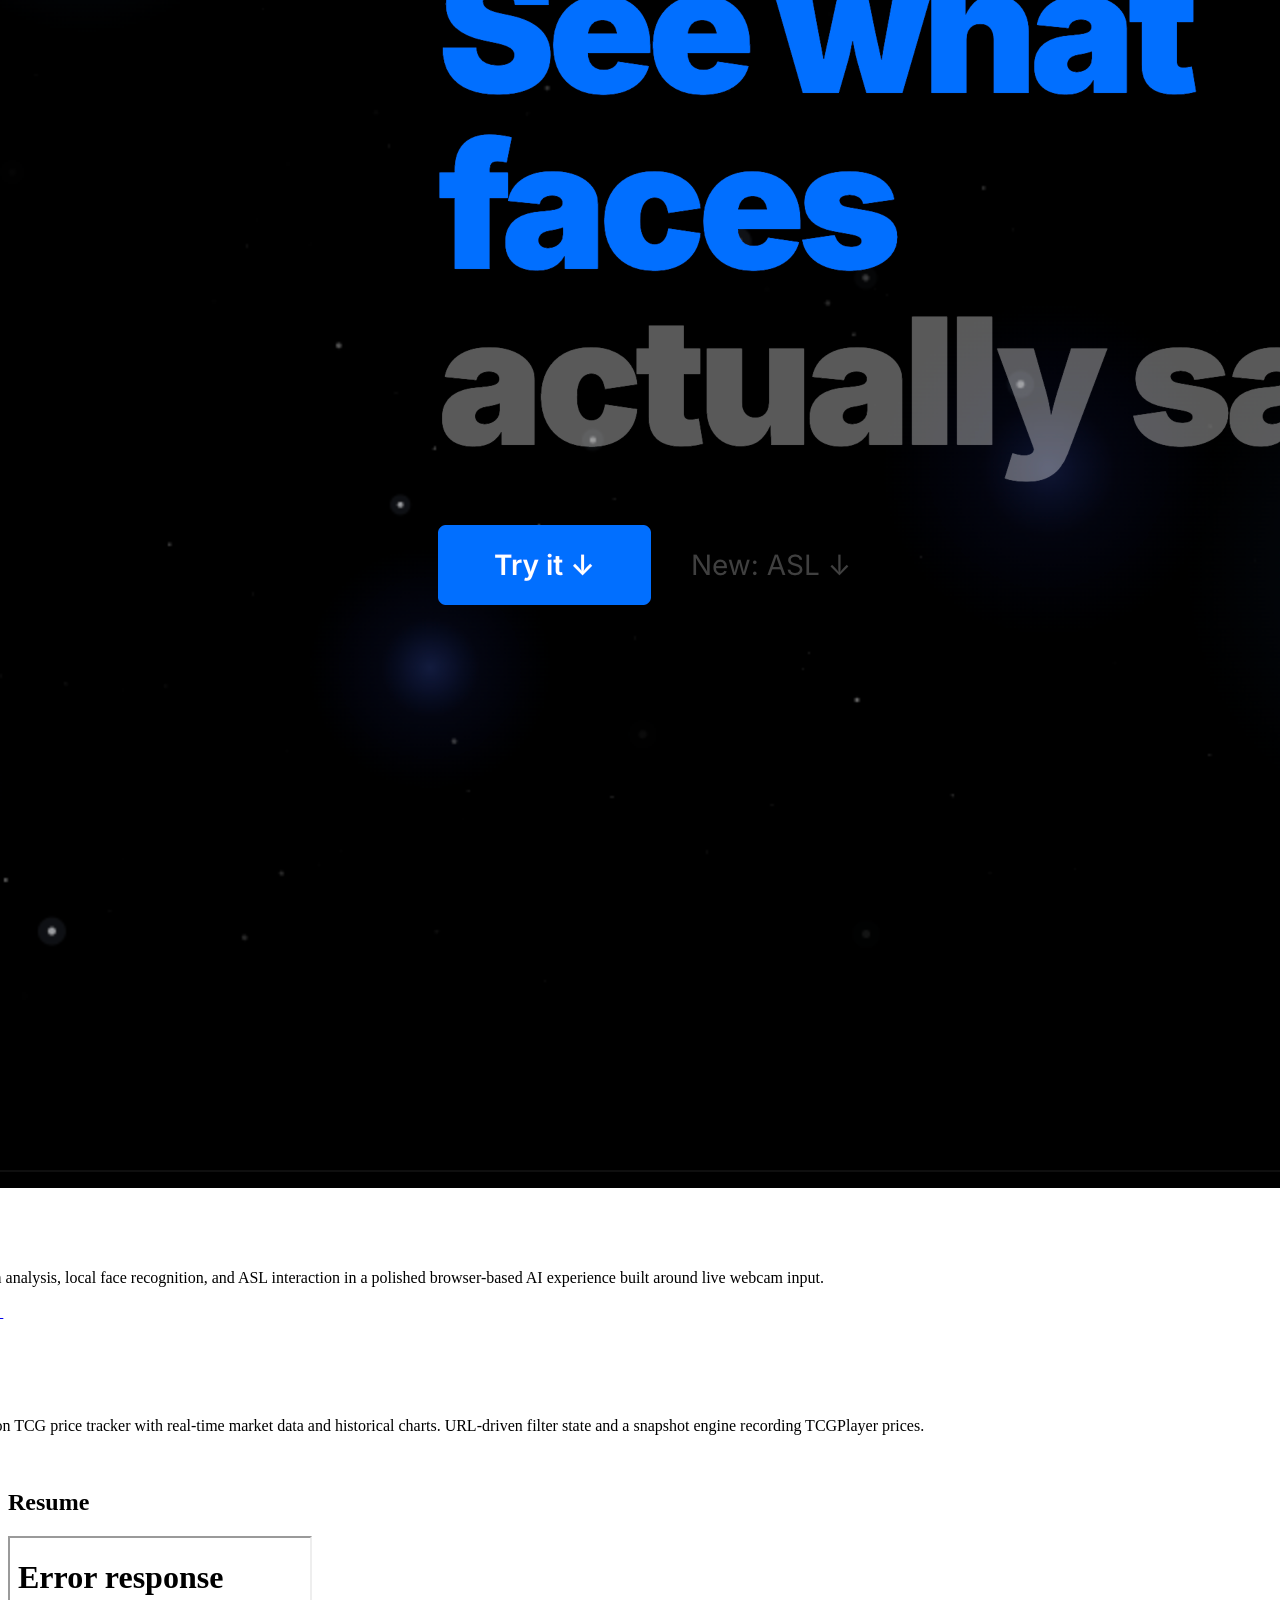
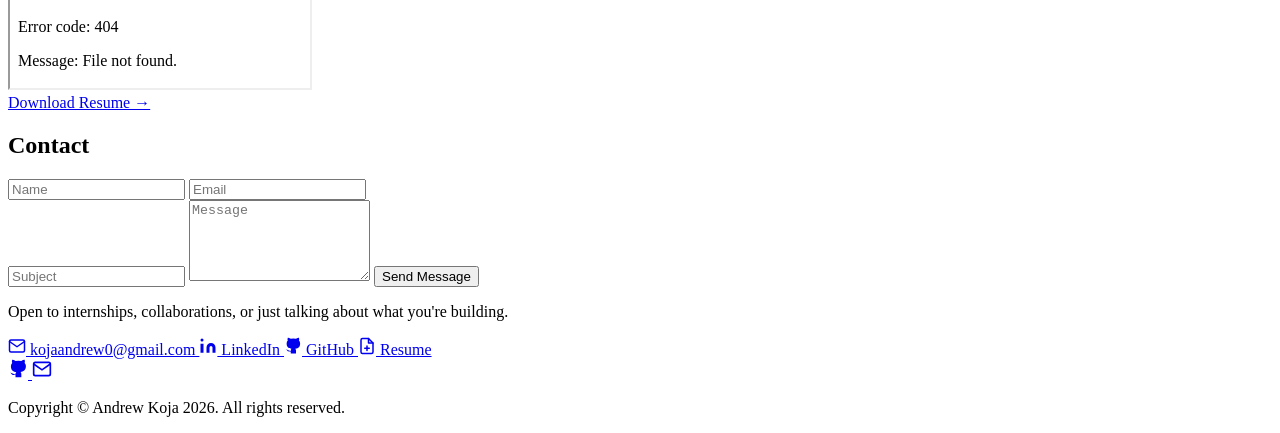
==== commit 16b590da: "Add LightAI project" ====
--- a/index.html
+++ b/index.html
@@ -72,6 +72,18 @@
             <div class="marquee-track">
                 <!-- set 1 -->
                 <div class="project-card">
+                    <img src="images/lightai.png" alt="LightAI">
+                    <div class="card-label">LightAI</div>
+                    <div class="card-overlay">
+                        <h3>LightAI</h3>
+                        <p>Uptime and latency monitor with per-endpoint LSTM anomaly detection, WebSocket real-time updates, root cause analysis, and GitHub deploy regression tracking.</p>
+                        <div class="card-links">
+                            <a href="https://lightai-kohl.vercel.app" target="_blank">Live &rarr;</a>
+                            <a href="https://github.com/LightAnd2/LightAI" target="_blank">GitHub &rarr;</a>
+                        </div>
+                    </div>
+                </div>
+                <div class="project-card">
                     <img src="images/footylive.png" alt="FootyLive">
                     <div class="card-label">FootyLive</div>
                     <div class="card-overlay">
@@ -123,6 +135,18 @@
                     </div>
                 </div>
                 <!-- set 2 (duplicate for seamless loop) -->
+                <div class="project-card">
+                    <img src="images/lightai.png" alt="LightAI">
+                    <div class="card-label">LightAI</div>
+                    <div class="card-overlay">
+                        <h3>LightAI</h3>
+                        <p>Uptime and latency monitor with per-endpoint LSTM anomaly detection, WebSocket real-time updates, root cause analysis, and GitHub deploy regression tracking.</p>
+                        <div class="card-links">
+                            <a href="https://lightai-kohl.vercel.app" target="_blank">Live &rarr;</a>
+                            <a href="https://github.com/LightAnd2/LightAI" target="_blank">GitHub &rarr;</a>
+                        </div>
+                    </div>
+                </div>
                 <div class="project-card">
                     <img src="images/footylive.png" alt="FootyLive">
                     <div class="card-label">FootyLive</div>
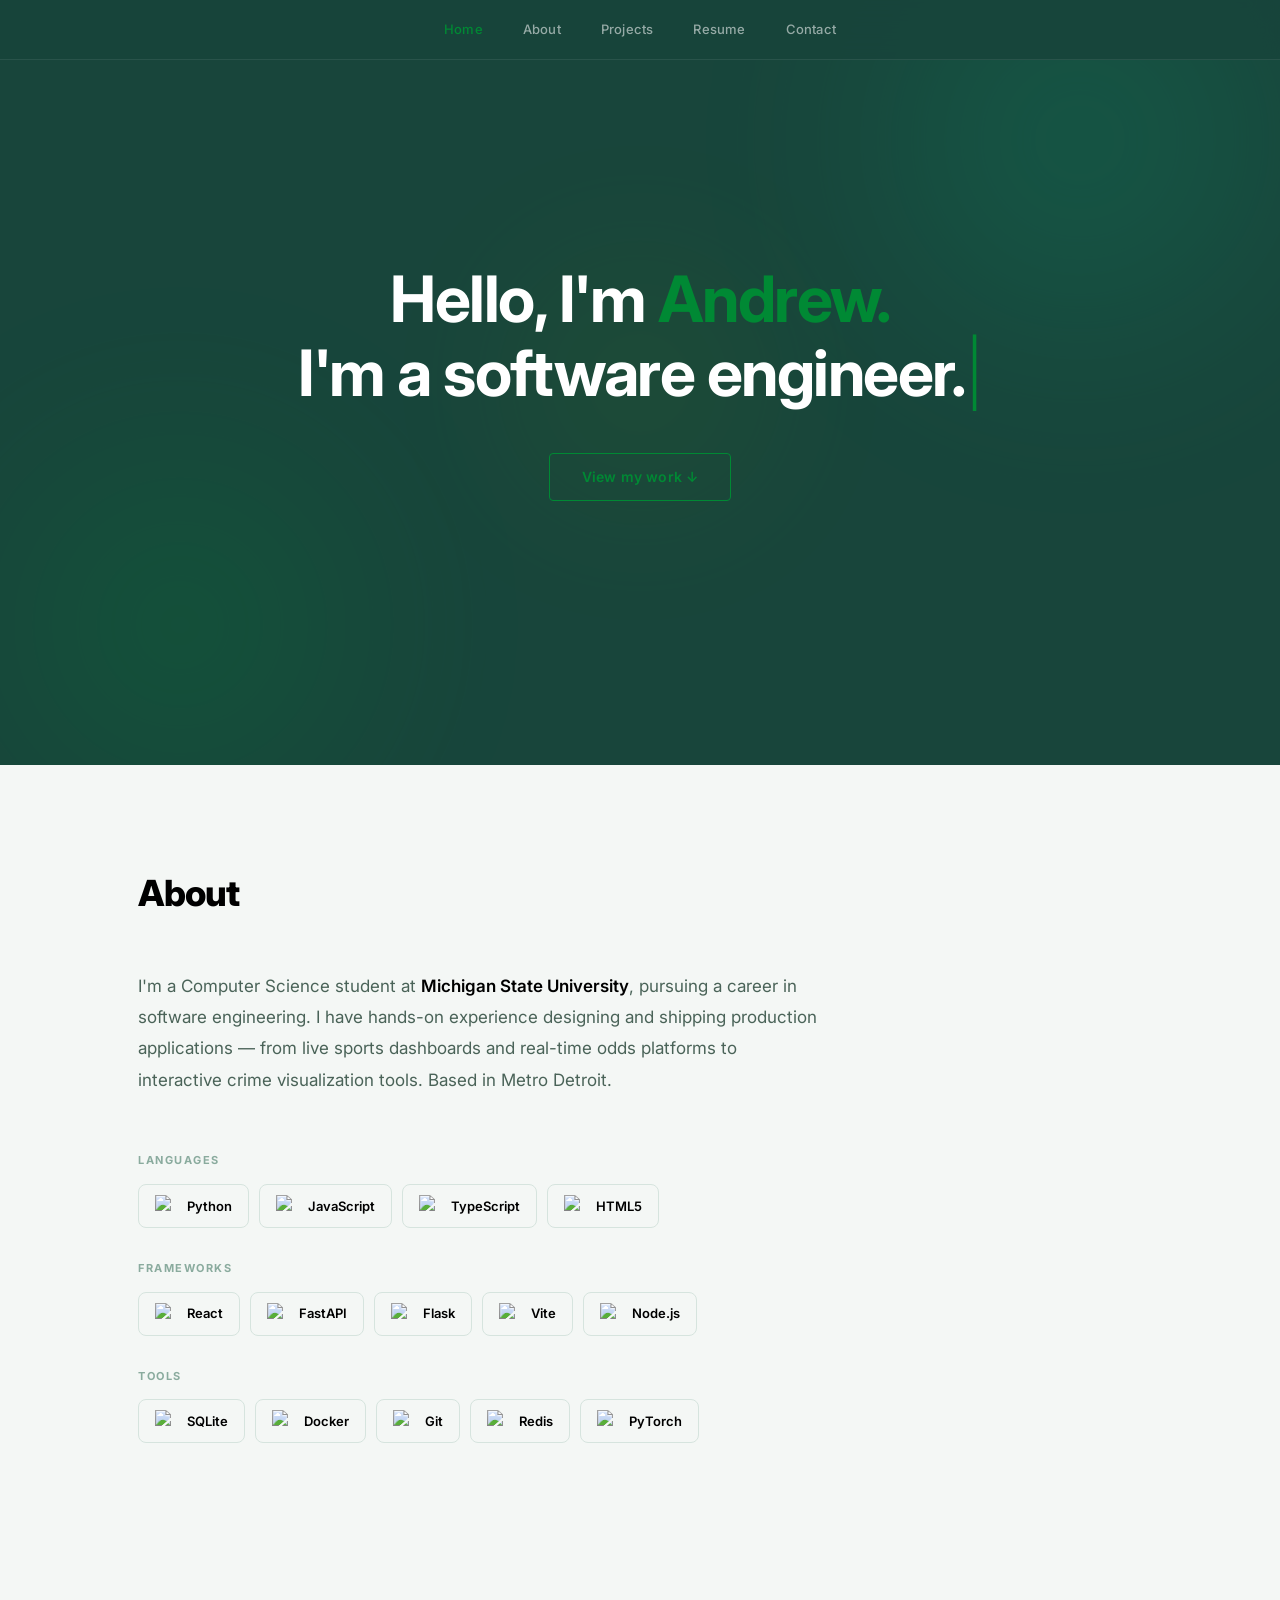
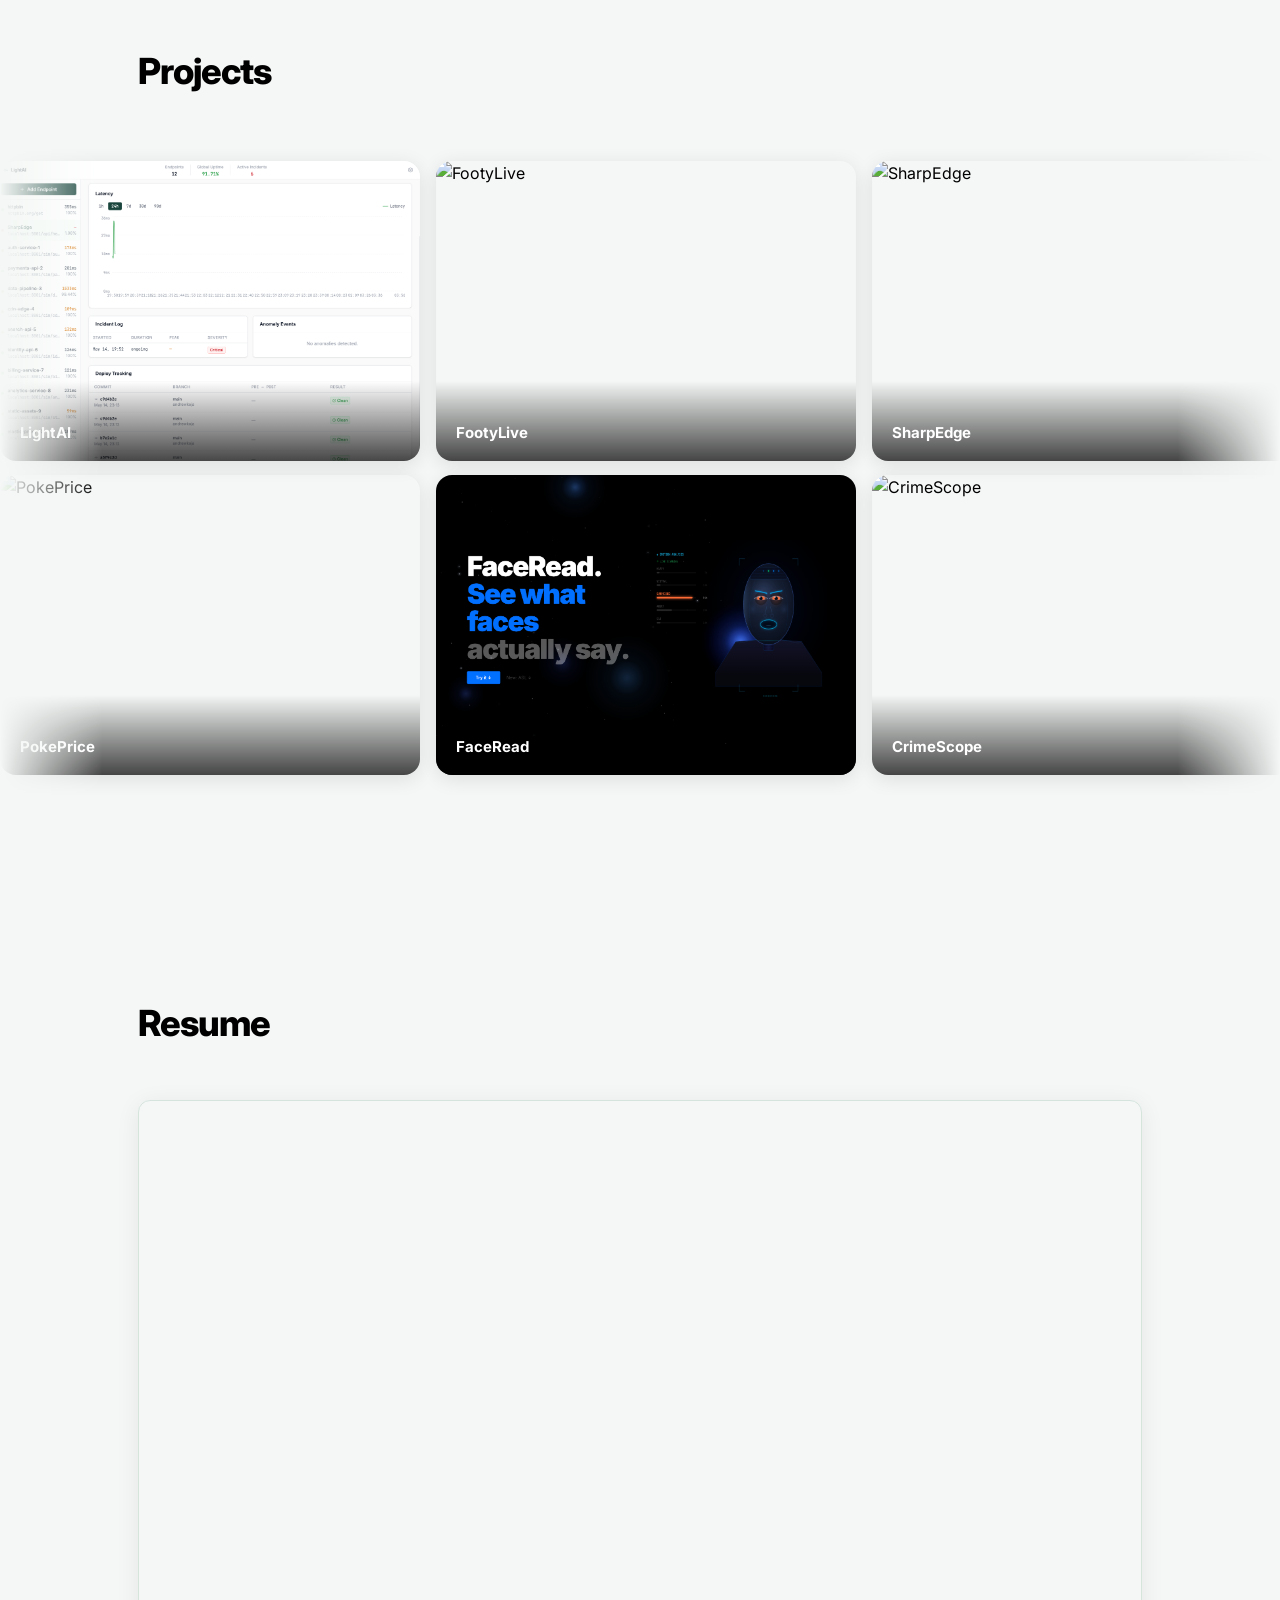
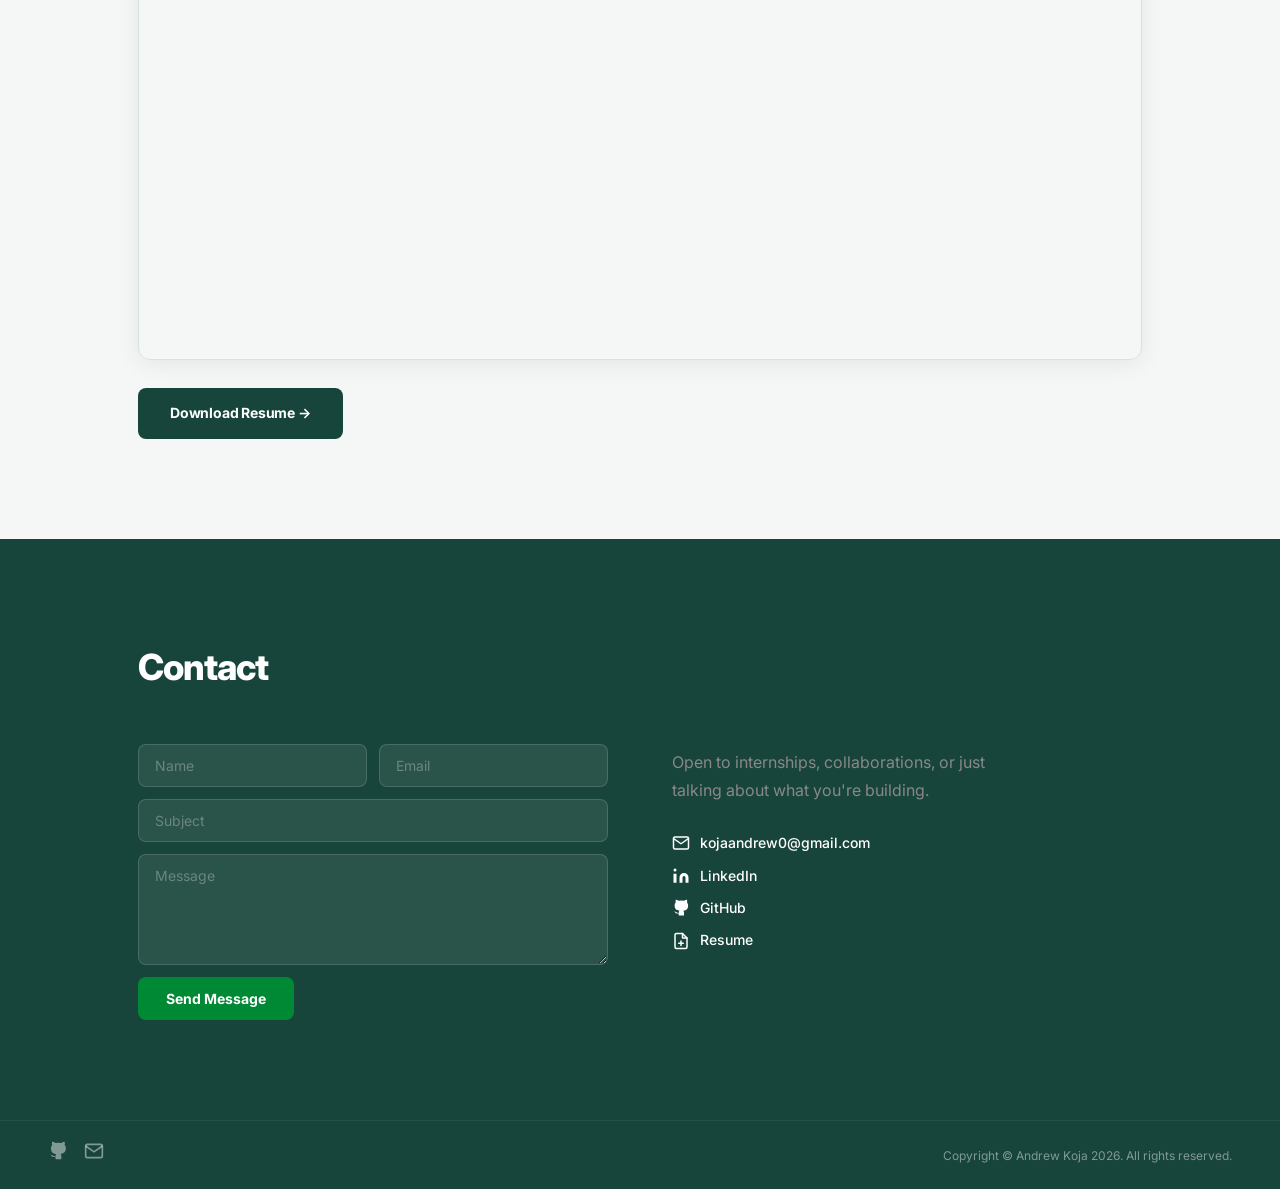
==== commit e3cd73b1: "revamp hero with aurora animation and typewriter, apply MSU color palette, expand skills section" ====
--- a/index.html
+++ b/index.html
@@ -4,6 +4,7 @@
     <meta charset="UTF-8">
     <meta name="viewport" content="width=device-width, initial-scale=1.0">
     <title>Andrew Koja | Full-Stack Developer</title>
+    <link rel="icon" type="image/svg+xml" href="favicon.svg">
     <link rel="stylesheet" href="styles.css">
     <link href="https://fonts.googleapis.com/css2?family=Inter:wght@300;400;500;600;700;800;900&display=swap" rel="stylesheet">
 </head>
@@ -17,20 +18,20 @@
         <a href="#contact" class="nav-link">Contact</a>
     </nav>
 
-    <!-- HERO -->
     <section id="home" class="hero">
-        <canvas id="hero-canvas"></canvas>
+        <div class="hero-orb hero-orb-1"></div>
+        <div class="hero-orb hero-orb-2"></div>
+        <div class="hero-orb hero-orb-3"></div>
         <div class="hero-content">
             <p class="hero-greeting">Hello, I'm <span class="accent">Andrew.</span></p>
-            <p class="hero-title">I'm a software engineer.</p>
+            <p class="hero-title">I'm a <span id="typewriter"></span><span class="cursor">|</span></p>
             <a href="#projects" class="hero-btn">View my work &darr;</a>
         </div>
     </section>
 
-    <!-- ABOUT -->
     <section id="about" class="about">
         <div class="container">
-            <h2 class="section-title">About<span class="title-block"></span></h2>
+            <h2 class="section-title">About</h2>
             <p class="about-statement">I'm a Computer Science student at <em>Michigan State University</em>, pursuing a career in software engineering. I have hands-on experience designing and shipping production applications — from live sports dashboards and real-time odds platforms to interactive crime visualization tools. Based in Metro Detroit.</p>
 
             <div class="skills-section">
@@ -49,6 +50,8 @@
                         <div class="skill-card"><img src="https://cdn.jsdelivr.net/gh/devicons/devicon/icons/react/react-original.svg" alt="React"><span>React</span></div>
                         <div class="skill-card"><img src="https://cdn.jsdelivr.net/gh/devicons/devicon/icons/fastapi/fastapi-original.svg" alt="FastAPI"><span>FastAPI</span></div>
                         <div class="skill-card"><img src="https://cdn.jsdelivr.net/gh/devicons/devicon/icons/flask/flask-original-wordmark.svg" alt="Flask"><span>Flask</span></div>
+                        <div class="skill-card"><img src="https://cdn.jsdelivr.net/gh/devicons/devicon/icons/vitejs/vitejs-original.svg" alt="Vite"><span>Vite</span></div>
+                        <div class="skill-card"><img src="https://cdn.jsdelivr.net/gh/devicons/devicon/icons/nodejs/nodejs-original.svg" alt="Node.js"><span>Node.js</span></div>
                     </div>
                 </div>
                 <div class="skill-group">
@@ -57,20 +60,20 @@
                         <div class="skill-card"><img src="https://cdn.jsdelivr.net/gh/devicons/devicon/icons/sqlite/sqlite-original.svg" alt="SQLite"><span>SQLite</span></div>
                         <div class="skill-card"><img src="https://cdn.jsdelivr.net/gh/devicons/devicon/icons/docker/docker-original.svg" alt="Docker"><span>Docker</span></div>
                         <div class="skill-card"><img src="https://cdn.jsdelivr.net/gh/devicons/devicon/icons/git/git-original.svg" alt="Git"><span>Git</span></div>
-                    </div>
-                </div>
-            </div>
-        </div>
-    </section>
-
-    <!-- PROJECTS -->
+                        <div class="skill-card"><img src="https://cdn.jsdelivr.net/gh/devicons/devicon/icons/redis/redis-original.svg" alt="Redis"><span>Redis</span></div>
+                        <div class="skill-card"><img src="https://cdn.jsdelivr.net/gh/devicons/devicon/icons/pytorch/pytorch-original.svg" alt="PyTorch"><span>PyTorch</span></div>
+                    </div>
+                </div>
+            </div>
+        </div>
+    </section>
+
     <section id="projects" class="projects">
         <div class="container">
-            <h2 class="section-title">Projects<span class="title-block"></span></h2>
+            <h2 class="section-title">Projects</h2>
         </div>
         <div class="marquee-wrap">
-            <div class="marquee-track">
-                <!-- set 1 -->
+            <div class="marquee-track marquee-fwd">
                 <div class="project-card">
                     <img src="images/lightai.png" alt="LightAI">
                     <div class="card-label">LightAI</div>
@@ -134,7 +137,6 @@
                         <a href="https://github.com/LightAnd2/PokePrice" target="_blank">GitHub &rarr;</a>
                     </div>
                 </div>
-                <!-- set 2 (duplicate for seamless loop) -->
                 <div class="project-card">
                     <img src="images/lightai.png" alt="LightAI">
                     <div class="card-label">LightAI</div>
@@ -199,13 +201,26 @@
                     </div>
                 </div>
             </div>
-        </div>
-    </section>
-
-    <!-- RESUME -->
+            <div class="marquee-track marquee-rev">
+                <div class="project-card"><img src="images/pokeprice.png" alt="PokePrice"><div class="card-label">PokePrice</div><div class="card-overlay"><h3>PokePrice</h3><p>Full-stack Pokemon TCG price tracker with real-time market data and historical charts. URL-driven filter state and a snapshot engine recording TCGPlayer prices.</p><a href="https://github.com/LightAnd2/PokePrice" target="_blank">GitHub &rarr;</a></div></div>
+                <div class="project-card"><img src="images/faceread.png" alt="FaceRead"><div class="card-label">FaceRead</div><div class="card-overlay"><h3>FaceRead</h3><p>Real-time emotion analysis, local face recognition, and ASL interaction in a polished browser-based AI experience built around live webcam input.</p><div class="card-links"><a href="https://face-read.vercel.app" target="_blank">Live &rarr;</a><a href="https://github.com/LightAnd2/FaceRead" target="_blank">GitHub &rarr;</a></div></div></div>
+                <div class="project-card"><img src="images/crimescope.png" alt="CrimeScope"><div class="card-label">CrimeScope</div><div class="card-overlay"><h3>CrimeScope</h3><p>Crime data visualization pulling live incidents from 6 U.S. city portals. Pin, cluster, and heatmap modes. Auto-detects stale portal data.</p><div class="card-links"><a href="https://crime-scope.vercel.app" target="_blank">Live &rarr;</a><a href="https://github.com/LightAnd2/CrimeScope" target="_blank">GitHub &rarr;</a></div></div></div>
+                <div class="project-card"><img src="images/sharpedge.png" alt="SharpEdge"><div class="card-label">SharpEdge</div><div class="card-overlay"><h3>SharpEdge</h3><p>Sportsbook odds board aggregating live lines from 9 books across NFL, NBA, MLB, and NHL. Demand-driven polling with line movement history.</p><a href="https://github.com/LightAnd2/SharpEdge" target="_blank">GitHub &rarr;</a></div></div>
+                <div class="project-card"><img src="images/footylive.png" alt="FootyLive"><div class="card-label">FootyLive</div><div class="card-overlay"><h3>FootyLive</h3><p>Real-time football dashboard tracking live scores, standings, and fixtures across 6 European leagues. WebSockets, Redis caching, SQLite fallback.</p><a href="https://github.com/LightAnd2/FootyLive" target="_blank">GitHub &rarr;</a></div></div>
+                <div class="project-card"><img src="images/lightai.png" alt="LightAI"><div class="card-label">LightAI</div><div class="card-overlay"><h3>LightAI</h3><p>Uptime and latency monitor with per-endpoint LSTM anomaly detection, WebSocket real-time updates, root cause analysis, and GitHub deploy regression tracking.</p><div class="card-links"><a href="https://lightai-kohl.vercel.app" target="_blank">Live &rarr;</a><a href="https://github.com/LightAnd2/LightAI" target="_blank">GitHub &rarr;</a></div></div></div>
+                <div class="project-card"><img src="images/pokeprice.png" alt="PokePrice"><div class="card-label">PokePrice</div><div class="card-overlay"><h3>PokePrice</h3><p>Full-stack Pokemon TCG price tracker with real-time market data and historical charts. URL-driven filter state and a snapshot engine recording TCGPlayer prices.</p><a href="https://github.com/LightAnd2/PokePrice" target="_blank">GitHub &rarr;</a></div></div>
+                <div class="project-card"><img src="images/faceread.png" alt="FaceRead"><div class="card-label">FaceRead</div><div class="card-overlay"><h3>FaceRead</h3><p>Real-time emotion analysis, local face recognition, and ASL interaction in a polished browser-based AI experience built around live webcam input.</p><div class="card-links"><a href="https://face-read.vercel.app" target="_blank">Live &rarr;</a><a href="https://github.com/LightAnd2/FaceRead" target="_blank">GitHub &rarr;</a></div></div></div>
+                <div class="project-card"><img src="images/crimescope.png" alt="CrimeScope"><div class="card-label">CrimeScope</div><div class="card-overlay"><h3>CrimeScope</h3><p>Crime data visualization pulling live incidents from 6 U.S. city portals. Pin, cluster, and heatmap modes. Auto-detects stale portal data.</p><div class="card-links"><a href="https://crime-scope.vercel.app" target="_blank">Live &rarr;</a><a href="https://github.com/LightAnd2/CrimeScope" target="_blank">GitHub &rarr;</a></div></div></div>
+                <div class="project-card"><img src="images/sharpedge.png" alt="SharpEdge"><div class="card-label">SharpEdge</div><div class="card-overlay"><h3>SharpEdge</h3><p>Sportsbook odds board aggregating live lines from 9 books across NFL, NBA, MLB, and NHL. Demand-driven polling with line movement history.</p><a href="https://github.com/LightAnd2/SharpEdge" target="_blank">GitHub &rarr;</a></div></div>
+                <div class="project-card"><img src="images/footylive.png" alt="FootyLive"><div class="card-label">FootyLive</div><div class="card-overlay"><h3>FootyLive</h3><p>Real-time football dashboard tracking live scores, standings, and fixtures across 6 European leagues. WebSockets, Redis caching, SQLite fallback.</p><a href="https://github.com/LightAnd2/FootyLive" target="_blank">GitHub &rarr;</a></div></div>
+                <div class="project-card"><img src="images/lightai.png" alt="LightAI"><div class="card-label">LightAI</div><div class="card-overlay"><h3>LightAI</h3><p>Uptime and latency monitor with per-endpoint LSTM anomaly detection, WebSocket real-time updates, root cause analysis, and GitHub deploy regression tracking.</p><div class="card-links"><a href="https://lightai-kohl.vercel.app" target="_blank">Live &rarr;</a><a href="https://github.com/LightAnd2/LightAI" target="_blank">GitHub &rarr;</a></div></div></div>
+            </div>
+        </div>
+    </section>
+
     <section id="resume" class="resume-section">
         <div class="container">
-            <h2 class="section-title">Resume<span class="title-block"></span></h2>
+            <h2 class="section-title">Resume</h2>
             <div class="resume-embed-wrap">
                 <iframe src="resume.pdf" class="resume-embed" title="Andrew Koja Resume"></iframe>
             </div>
@@ -213,10 +228,9 @@
         </div>
     </section>
 
-    <!-- CONTACT -->
     <section id="contact" class="contact">
         <div class="container">
-            <h2 class="section-title contact-title">Contact<span class="title-block"></span></h2>
+            <h2 class="section-title contact-title">Contact</h2>
             <div class="contact-inner">
                 <form class="contact-form" onsubmit="handleSubmit(event)">
                     <div class="form-row">
--- a/styles.css
+++ b/styles.css
@@ -0,0 +1,641 @@
+* {
+    margin: 0;
+    padding: 0;
+    box-sizing: border-box;
+}
+
+:root {
+    --bg: #ffffff;
+    --surface: #f4f7f5;
+    --border: #d6e4de;
+    --text: #000000;
+    --muted: #4a6358;
+    --soft: #8aab9e;
+    --accent: #18453b;
+    --accent-light: #008934;
+    --accent-mid: #0b9a6d;
+    --accent-bright: #7bbd00;
+    --hero-bg: #18453b;
+    --dark-section: #18453b;
+}
+
+html { scroll-behavior: smooth; }
+
+body {
+    font-family: 'Inter', -apple-system, sans-serif;
+    background: var(--bg);
+    color: var(--text);
+    line-height: 1.6;
+    -webkit-font-smoothing: antialiased;
+}
+
+nav {
+    position: fixed;
+    top: 0;
+    width: 100%;
+    display: flex;
+    justify-content: center;
+    align-items: center;
+    gap: 40px;
+    padding: 0 48px;
+    height: 60px;
+    background: rgba(24, 69, 59, 0.92);
+    backdrop-filter: blur(14px);
+    border-bottom: 1px solid rgba(255,255,255,0.08);
+    z-index: 100;
+}
+
+.nav-link {
+    font-size: 13px;
+    font-weight: 500;
+    color: rgba(255,255,255,0.55);
+    text-decoration: none;
+    transition: color 0.15s;
+    letter-spacing: 0.2px;
+}
+
+.nav-link:hover { color: #fff; }
+.nav-link.active { color: var(--accent-light); }
+
+.hero {
+    position: relative;
+    height: 85vh;
+    display: flex;
+    align-items: center;
+    justify-content: center;
+    background: var(--dark-section);
+    overflow: hidden;
+}
+
+.hero-orb {
+    position: absolute;
+    border-radius: 50%;
+    filter: blur(90px);
+    opacity: 0.28;
+    pointer-events: none;
+}
+
+.hero-orb-1 {
+    width: 560px;
+    height: 560px;
+    background: radial-gradient(circle, #0b9a6d, transparent 70%);
+    top: -140px;
+    right: -80px;
+    animation: orb-drift-1 12s ease-in-out infinite;
+}
+
+.hero-orb-2 {
+    width: 480px;
+    height: 480px;
+    background: radial-gradient(circle, #008934, transparent 70%);
+    bottom: -100px;
+    left: -60px;
+    animation: orb-drift-2 15s ease-in-out infinite;
+}
+
+.hero-orb-3 {
+    width: 320px;
+    height: 320px;
+    background: radial-gradient(circle, #7bbd00, transparent 70%);
+    top: 50%;
+    left: 50%;
+    transform: translate(-50%, -50%);
+    animation: orb-drift-3 10s ease-in-out infinite;
+    opacity: 0.12;
+}
+
+@keyframes orb-drift-1 {
+    0%, 100% { transform: translate(0, 0) scale(1); }
+    40%       { transform: translate(-40px, 50px) scale(1.08); }
+    70%       { transform: translate(30px, -30px) scale(0.94); }
+}
+
+@keyframes orb-drift-2 {
+    0%, 100% { transform: translate(0, 0) scale(1); }
+    35%       { transform: translate(50px, -40px) scale(1.1); }
+    65%       { transform: translate(-25px, 30px) scale(0.92); }
+}
+
+@keyframes orb-drift-3 {
+    0%, 100% { transform: translate(-50%, -50%) scale(1); }
+    50%       { transform: translate(-50%, -50%) scale(1.3); }
+}
+
+.cursor {
+    display: inline-block;
+    color: var(--accent-light);
+    font-weight: 300;
+    animation: blink 0.75s step-end infinite;
+    margin-left: 1px;
+}
+
+@keyframes blink {
+    0%, 100% { opacity: 1; }
+    50%       { opacity: 0; }
+}
+
+.hero-content {
+    position: relative;
+    z-index: 1;
+    text-align: center;
+    padding: 0 24px;
+}
+
+.hero-greeting {
+    font-size: clamp(36px, 5vw, 64px);
+    font-weight: 700;
+    color: #fff;
+    margin-bottom: 4px;
+    letter-spacing: -1.5px;
+    line-height: 1.1;
+}
+
+.accent { color: var(--accent-light); }
+
+.hero-title {
+    font-size: clamp(36px, 5vw, 64px);
+    font-weight: 700;
+    color: #fff;
+    margin-bottom: 44px;
+    letter-spacing: -1.5px;
+    line-height: 1.1;
+}
+
+.hero-btn {
+    display: inline-block;
+    font-size: 14px;
+    font-weight: 600;
+    color: var(--accent-light);
+    text-decoration: none;
+    border: 1.5px solid var(--accent-light);
+    padding: 12px 32px;
+    border-radius: 4px;
+    transition: background 0.2s, color 0.2s;
+    letter-spacing: 0.2px;
+}
+
+.hero-btn:hover {
+    background: var(--accent-light);
+    color: #fff;
+}
+
+.container {
+    max-width: 1100px;
+    margin: 0 auto;
+    padding: 0 48px;
+}
+
+.section-title {
+    font-size: 36px;
+    font-weight: 800;
+    letter-spacing: -1px;
+    margin-bottom: 48px;
+    display: flex;
+    align-items: center;
+    gap: 14px;
+}
+
+.about {
+    padding: 100px 0;
+    background: var(--surface);
+}
+
+.about-statement {
+    font-size: 17px;
+    font-weight: 400;
+    line-height: 1.85;
+    color: var(--muted);
+    max-width: 680px;
+    margin-bottom: 56px;
+}
+
+.about-statement em {
+    font-style: normal;
+    font-weight: 600;
+    color: var(--text);
+}
+
+.about-stats {
+    display: grid;
+    grid-template-columns: repeat(4, 1fr);
+    gap: 16px;
+    margin-bottom: 72px;
+}
+
+.stat-card {
+    background: var(--surface);
+    border: 1px solid var(--border);
+    border-radius: 14px;
+    padding: 28px 24px;
+}
+
+.stat-num {
+    font-size: 36px;
+    font-weight: 900;
+    letter-spacing: -1.5px;
+    color: var(--accent);
+    display: block;
+    margin-bottom: 4px;
+}
+
+.stat-label {
+    font-size: 13px;
+    color: var(--muted);
+    font-weight: 500;
+}
+
+.skills-section {
+    display: flex;
+    flex-direction: column;
+    gap: 32px;
+}
+
+.skill-group-label {
+    display: block;
+    font-size: 11px;
+    font-weight: 700;
+    letter-spacing: 1.5px;
+    text-transform: uppercase;
+    color: var(--soft);
+    margin-bottom: 14px;
+}
+
+.skills-row {
+    display: flex;
+    flex-wrap: wrap;
+    gap: 10px;
+}
+
+.skill-card {
+    display: flex;
+    align-items: center;
+    gap: 10px;
+    padding: 10px 16px;
+    background: var(--surface);
+    border: 1px solid var(--border);
+    border-radius: 8px;
+    transition: transform 0.15s, border-color 0.15s;
+}
+
+.skill-card:hover {
+    transform: translateY(-2px);
+    border-color: var(--accent);
+}
+
+.skill-card img {
+    width: 22px;
+    height: 22px;
+}
+
+.skill-card span {
+    font-size: 13px;
+    font-weight: 600;
+    color: var(--text);
+}
+
+.projects {
+    padding: 100px 0;
+    background: var(--surface);
+    overflow: hidden;
+}
+
+.marquee-wrap {
+    margin-top: 8px;
+    overflow: hidden;
+    -webkit-mask-image: linear-gradient(to right, transparent, black 8%, black 92%, transparent);
+    mask-image: linear-gradient(to right, transparent, black 8%, black 92%, transparent);
+    display: flex;
+    flex-direction: column;
+    gap: 14px;
+    padding: 12px 0 20px;
+}
+
+@keyframes scroll-left {
+    from { transform: translateX(0); }
+    to   { transform: translateX(-50%); }
+}
+
+@keyframes scroll-right {
+    from { transform: translateX(-50%); }
+    to   { transform: translateX(0); }
+}
+
+.marquee-track {
+    display: flex;
+    gap: 16px;
+    width: max-content;
+    will-change: transform;
+}
+
+.marquee-fwd {
+    animation: scroll-left 35s linear infinite;
+}
+
+.marquee-rev {
+    animation: scroll-right 35s linear infinite;
+}
+
+.marquee-wrap:hover .marquee-fwd,
+.marquee-wrap:hover .marquee-rev {
+    animation-play-state: paused;
+}
+
+.project-card {
+    position: relative;
+    width: 420px;
+    height: 300px;
+    border-radius: 16px;
+    overflow: hidden;
+    flex-shrink: 0;
+    cursor: pointer;
+    box-shadow: 0 4px 20px rgba(0,0,0,0.1);
+}
+
+.project-card img {
+    width: 100%;
+    height: 100%;
+    object-fit: cover;
+    object-position: top;
+    display: block;
+    transition: transform 0.45s ease;
+}
+
+.project-card:hover img {
+    transform: scale(1.06);
+}
+
+.card-label {
+    position: absolute;
+    bottom: 0;
+    left: 0;
+    right: 0;
+    padding: 40px 20px 16px;
+    background: linear-gradient(transparent, rgba(0,0,0,0.72));
+    color: #fff;
+    font-size: 15px;
+    font-weight: 700;
+    transition: opacity 0.25s;
+}
+
+.project-card:hover .card-label { opacity: 0; }
+
+.card-overlay {
+    position: absolute;
+    inset: 0;
+    background: rgba(24, 69, 59, 0.97);
+    padding: 24px 22px;
+    display: flex;
+    flex-direction: column;
+    justify-content: flex-end;
+    gap: 8px;
+    transform: translateY(100%);
+    transition: transform 0.38s cubic-bezier(0.4, 0, 0.2, 1);
+}
+
+.project-card:hover .card-overlay { transform: translateY(0); }
+
+.card-overlay h3 {
+    font-size: 17px;
+    font-weight: 800;
+    color: #fff;
+    letter-spacing: -0.3px;
+}
+
+.card-overlay p {
+    font-size: 12px;
+    color: rgba(255,255,255,0.65);
+    line-height: 1.65;
+}
+
+.card-overlay a,
+.card-links a {
+    font-size: 12px;
+    font-weight: 700;
+    color: var(--accent-light);
+    text-decoration: none;
+    transition: opacity 0.15s;
+}
+
+.card-overlay a:hover,
+.card-links a:hover { opacity: 0.7; }
+
+.card-links {
+    display: flex;
+    gap: 14px;
+}
+
+.resume-section {
+    padding: 100px 0;
+    background: var(--surface);
+}
+
+.resume-embed-wrap {
+    width: 100%;
+    height: 860px;
+    border-radius: 12px;
+    overflow: hidden;
+    border: 1px solid var(--border);
+    margin-bottom: 28px;
+    box-shadow: 0 4px 24px rgba(0,0,0,0.07);
+}
+
+.resume-embed {
+    width: 100%;
+    height: 100%;
+    border: none;
+    display: block;
+}
+
+.resume-download-btn {
+    display: inline-block;
+    font-size: 14px;
+    font-weight: 700;
+    color: #fff;
+    background: var(--accent);
+    text-decoration: none;
+    padding: 14px 32px;
+    border-radius: 8px;
+    transition: opacity 0.15s;
+    letter-spacing: -0.2px;
+}
+
+.resume-download-btn:hover { opacity: 0.75; }
+
+.contact {
+    background: var(--dark-section);
+    padding: 100px 0;
+}
+
+.contact-title {
+    color: #fff;
+}
+
+.contact-inner {
+    display: grid;
+    grid-template-columns: 1fr 1fr;
+    gap: 64px;
+    align-items: start;
+    margin-top: 0;
+}
+
+.contact-form {
+    display: flex;
+    flex-direction: column;
+    gap: 12px;
+}
+
+.form-row {
+    display: grid;
+    grid-template-columns: 1fr 1fr;
+    gap: 12px;
+}
+
+.contact-form input,
+.contact-form textarea {
+    width: 100%;
+    background: rgba(255,255,255,0.08);
+    border: 1px solid rgba(255,255,255,0.15);
+    border-radius: 8px;
+    padding: 12px 16px;
+    font-size: 14px;
+    font-family: inherit;
+    color: #fff;
+    outline: none;
+    transition: border-color 0.15s;
+}
+
+.contact-form input::placeholder,
+.contact-form textarea::placeholder {
+    color: rgba(255,255,255,0.3);
+}
+
+.contact-form input:focus,
+.contact-form textarea:focus {
+    border-color: rgba(255,255,255,0.3);
+}
+
+.contact-form textarea { resize: vertical; }
+
+.contact-form button {
+    background: var(--accent-light);
+    color: #fff;
+    border: none;
+    border-radius: 8px;
+    padding: 13px 28px;
+    font-size: 14px;
+    font-weight: 700;
+    font-family: inherit;
+    cursor: pointer;
+    transition: opacity 0.15s;
+    align-self: flex-start;
+}
+
+.contact-form button:hover { opacity: 0.85; }
+
+.contact-aside {
+    padding-top: 4px;
+}
+
+.contact-aside p {
+    font-size: 16px;
+    color: #888;
+    line-height: 1.75;
+    margin-bottom: 28px;
+    max-width: 360px;
+}
+
+.contact-links {
+    display: flex;
+    flex-direction: column;
+    gap: 10px;
+}
+
+.contact-links a {
+    font-size: 14px;
+    font-weight: 500;
+    color: #fff;
+    text-decoration: none;
+    transition: color 0.15s;
+    display: flex;
+    align-items: center;
+    gap: 10px;
+}
+
+.contact-links a:hover { color: rgba(255,255,255,0.55); }
+
+footer {
+    background: var(--dark-section);
+    border-top: 1px solid rgba(255,255,255,0.06);
+    padding: 20px 48px;
+    display: flex;
+    justify-content: space-between;
+    align-items: center;
+}
+
+footer p {
+    font-size: 12px;
+    color: rgba(255,255,255,0.45);
+}
+
+.footer-socials {
+    display: flex;
+    gap: 16px;
+}
+
+.footer-socials a {
+    color: rgba(255,255,255,0.45);
+    transition: color 0.15s;
+}
+
+.footer-socials a:hover { color: #fff; }
+
+@media (max-width: 768px) {
+    nav { gap: 24px; padding: 0 20px; }
+
+    .container { padding: 0 20px; }
+
+    .about { padding: 72px 0; }
+
+    .about-grid {
+        grid-template-columns: 1fr;
+        gap: 36px;
+    }
+
+    .about-img { max-width: 100%; height: 260px; }
+
+    .skills-grid { grid-template-columns: repeat(3, 1fr); }
+
+    .projects { padding: 72px 0; }
+
+    .project-showcase { padding: 0 20px; }
+
+    .showcase-item,
+    .showcase-item.reverse {
+        grid-template-columns: 1fr;
+        direction: ltr;
+    }
+
+    .showcase-visual { min-height: 180px; }
+
+    .showcase-info { padding: 32px 28px; }
+
+    .resume-section { padding: 72px 0; }
+
+    .resume-embed-wrap { height: 500px; }
+
+    .contact { padding: 72px 0; }
+
+    .contact-inner {
+        grid-template-columns: 1fr;
+        gap: 40px;
+    }
+
+    .form-row { grid-template-columns: 1fr; }
+
+    footer {
+        flex-direction: column;
+        gap: 12px;
+        text-align: center;
+        padding: 20px;
+    }
+}
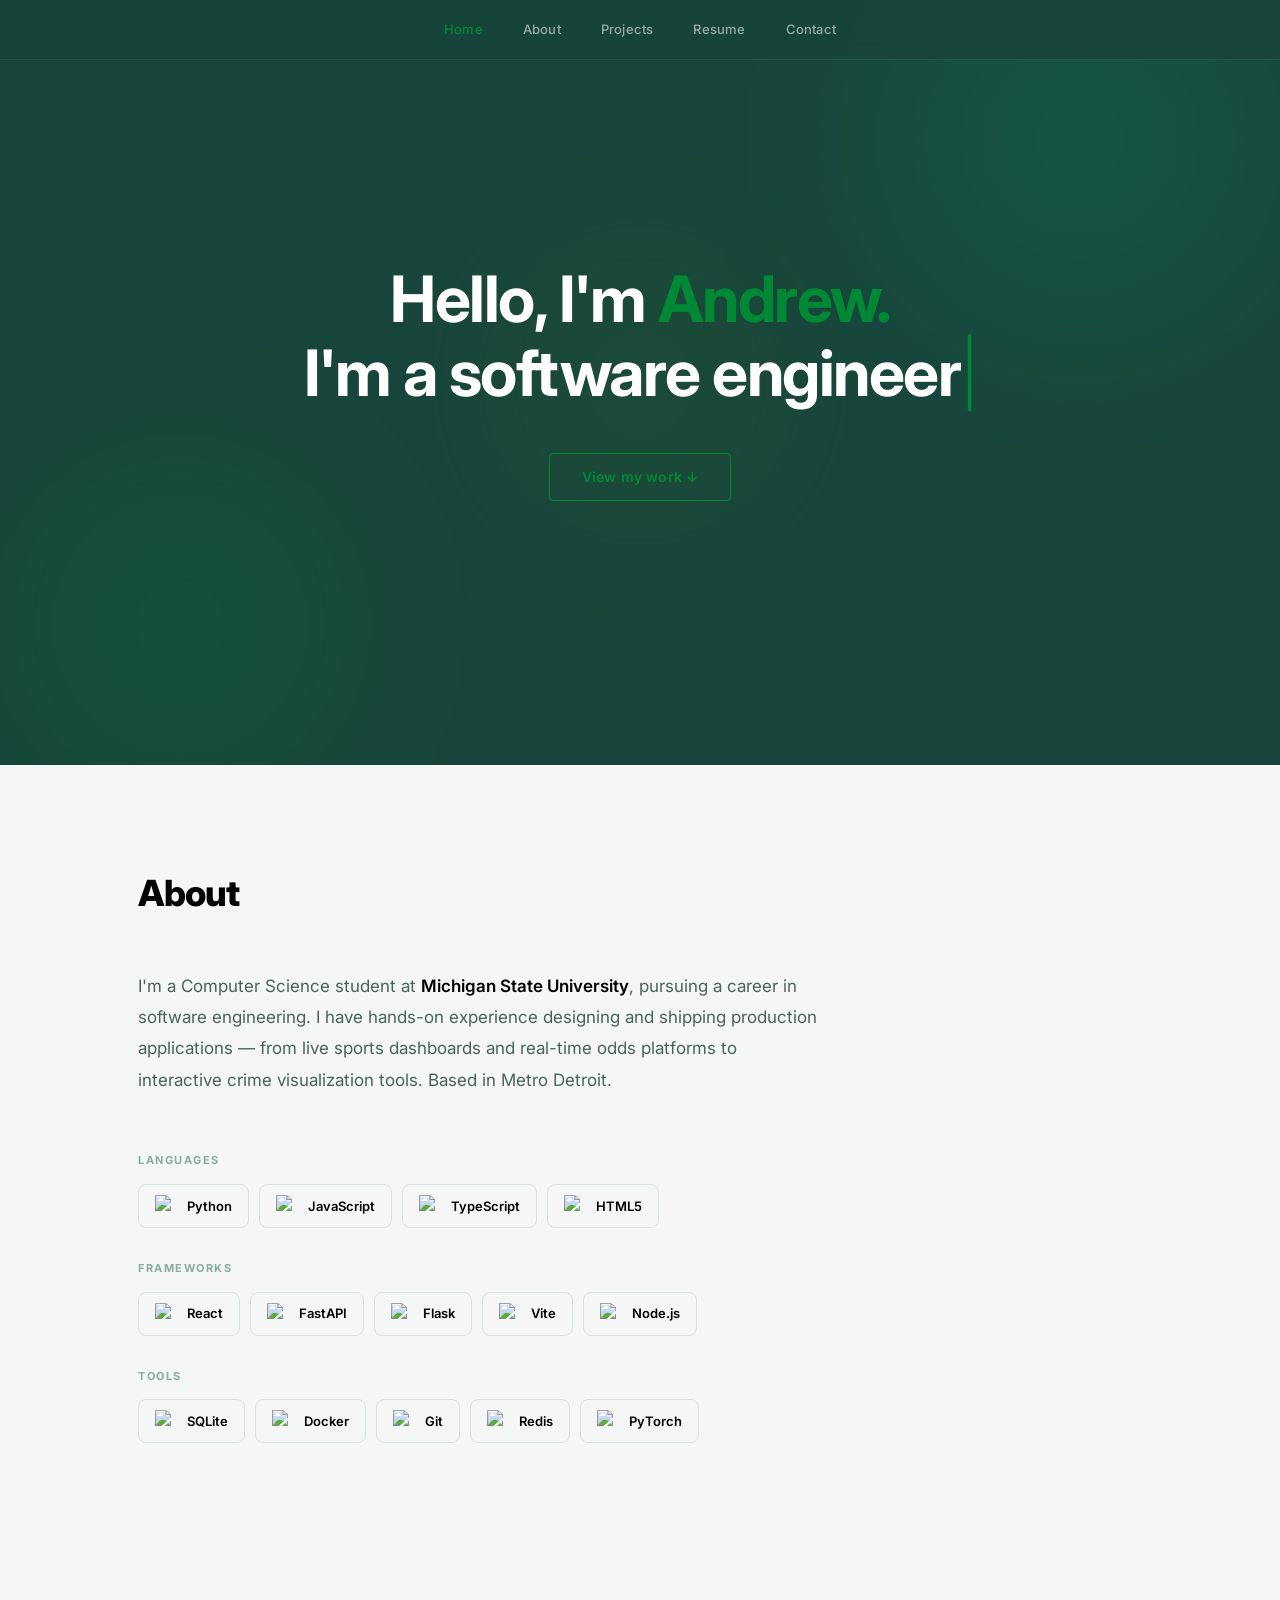
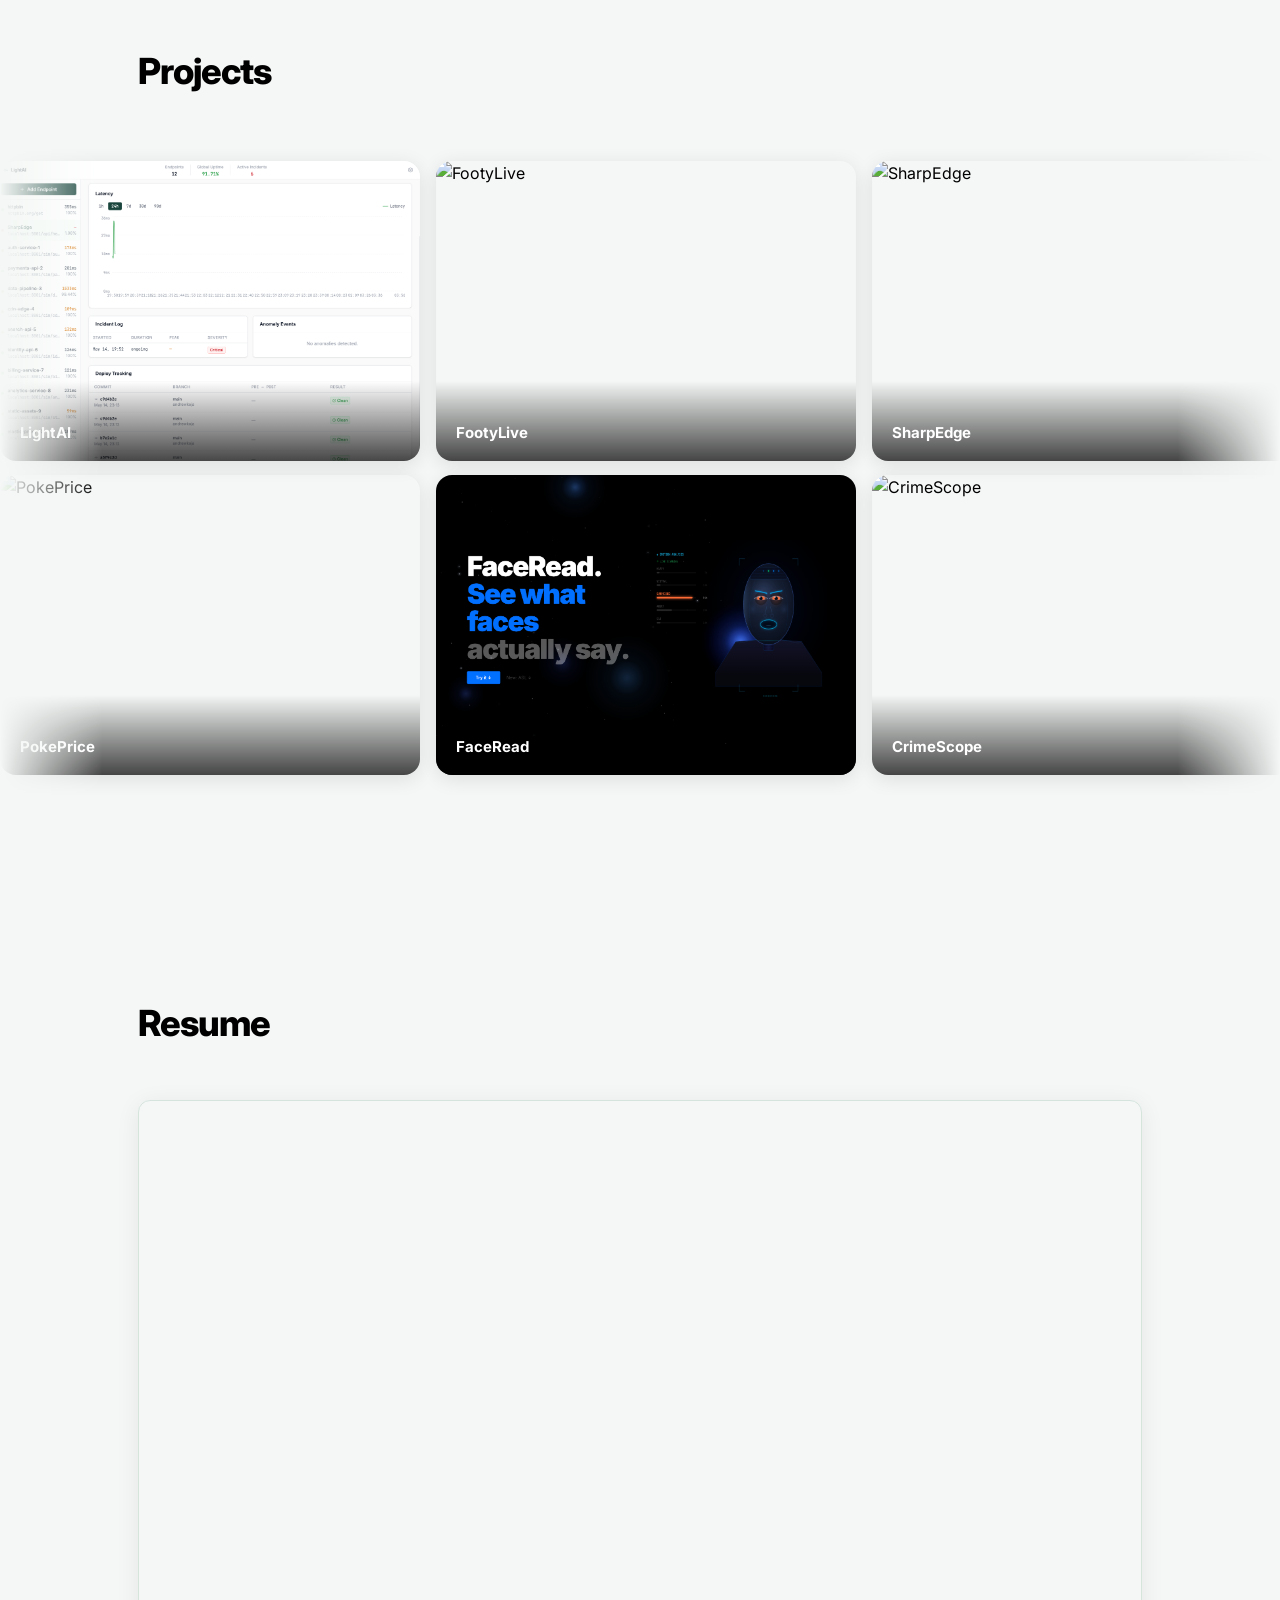
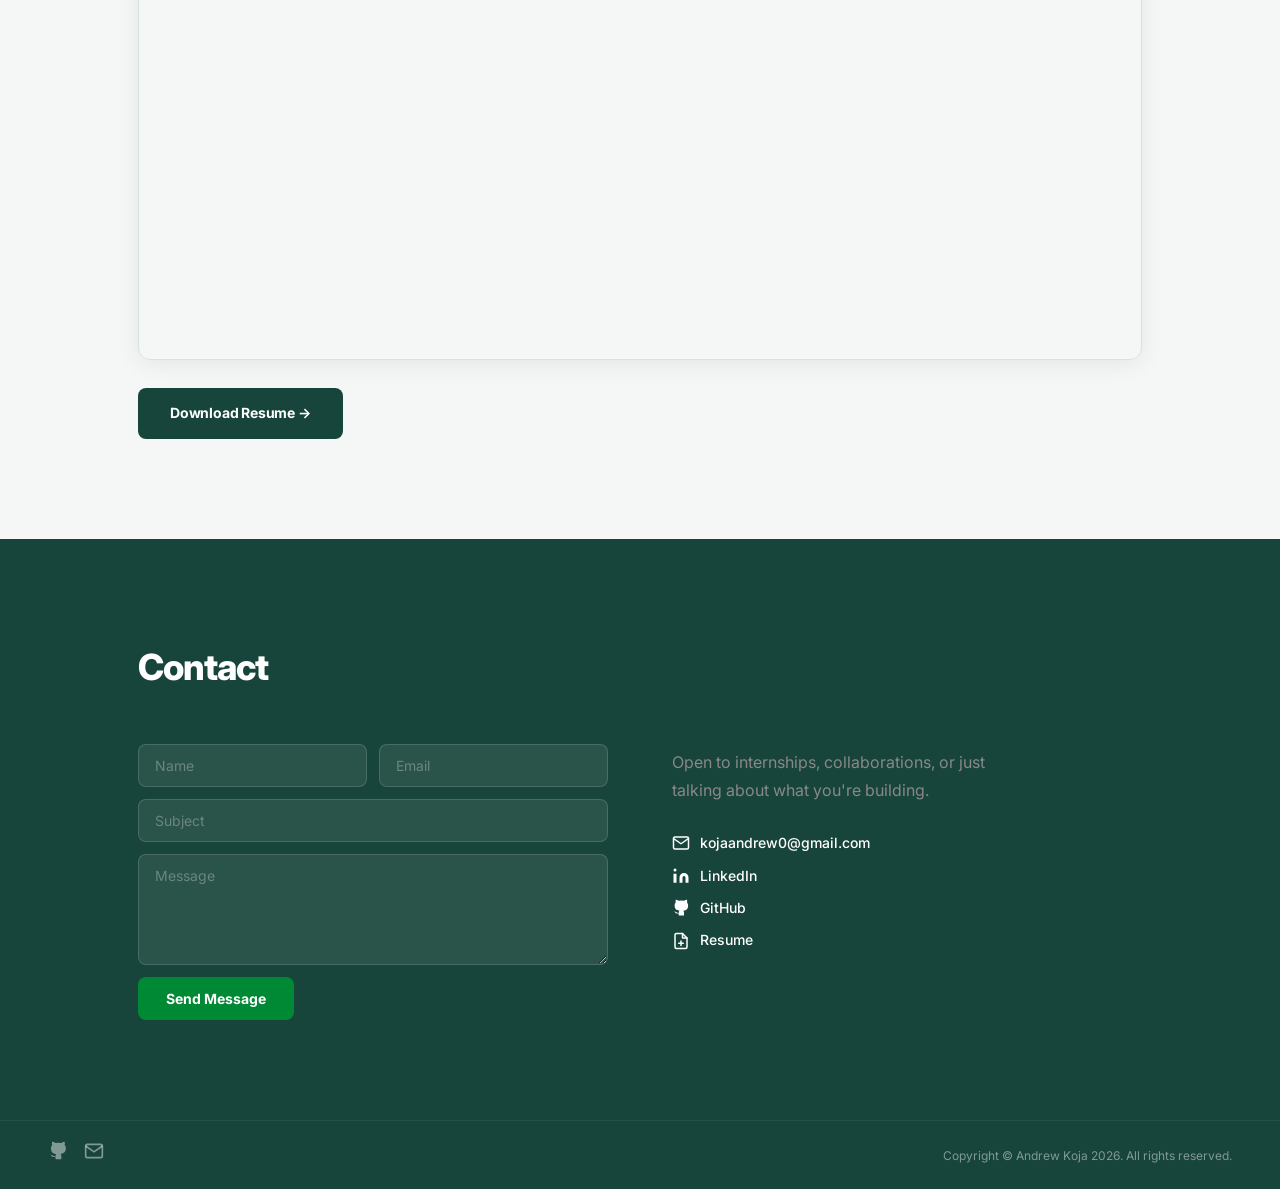
==== commit 91624529: "Install Vercel Web Analytics ## Vercel Web Analytics Configuration  Successfully configured Vercel W" ====
--- a/index.html
+++ b/index.html
@@ -279,6 +279,9 @@
     </footer>
 
     <script src="script.js"></script>
-    <script defer src="/_vercel/insights/script.js"></script>
+    <script>
+        window.va = window.va || function () { (window.vaq = window.vaq || []).push(arguments); };
+    </script>
+    <script defer src="https://cdn.vercel-insights.com/v1/script.js"></script>
 </body>
 </html>
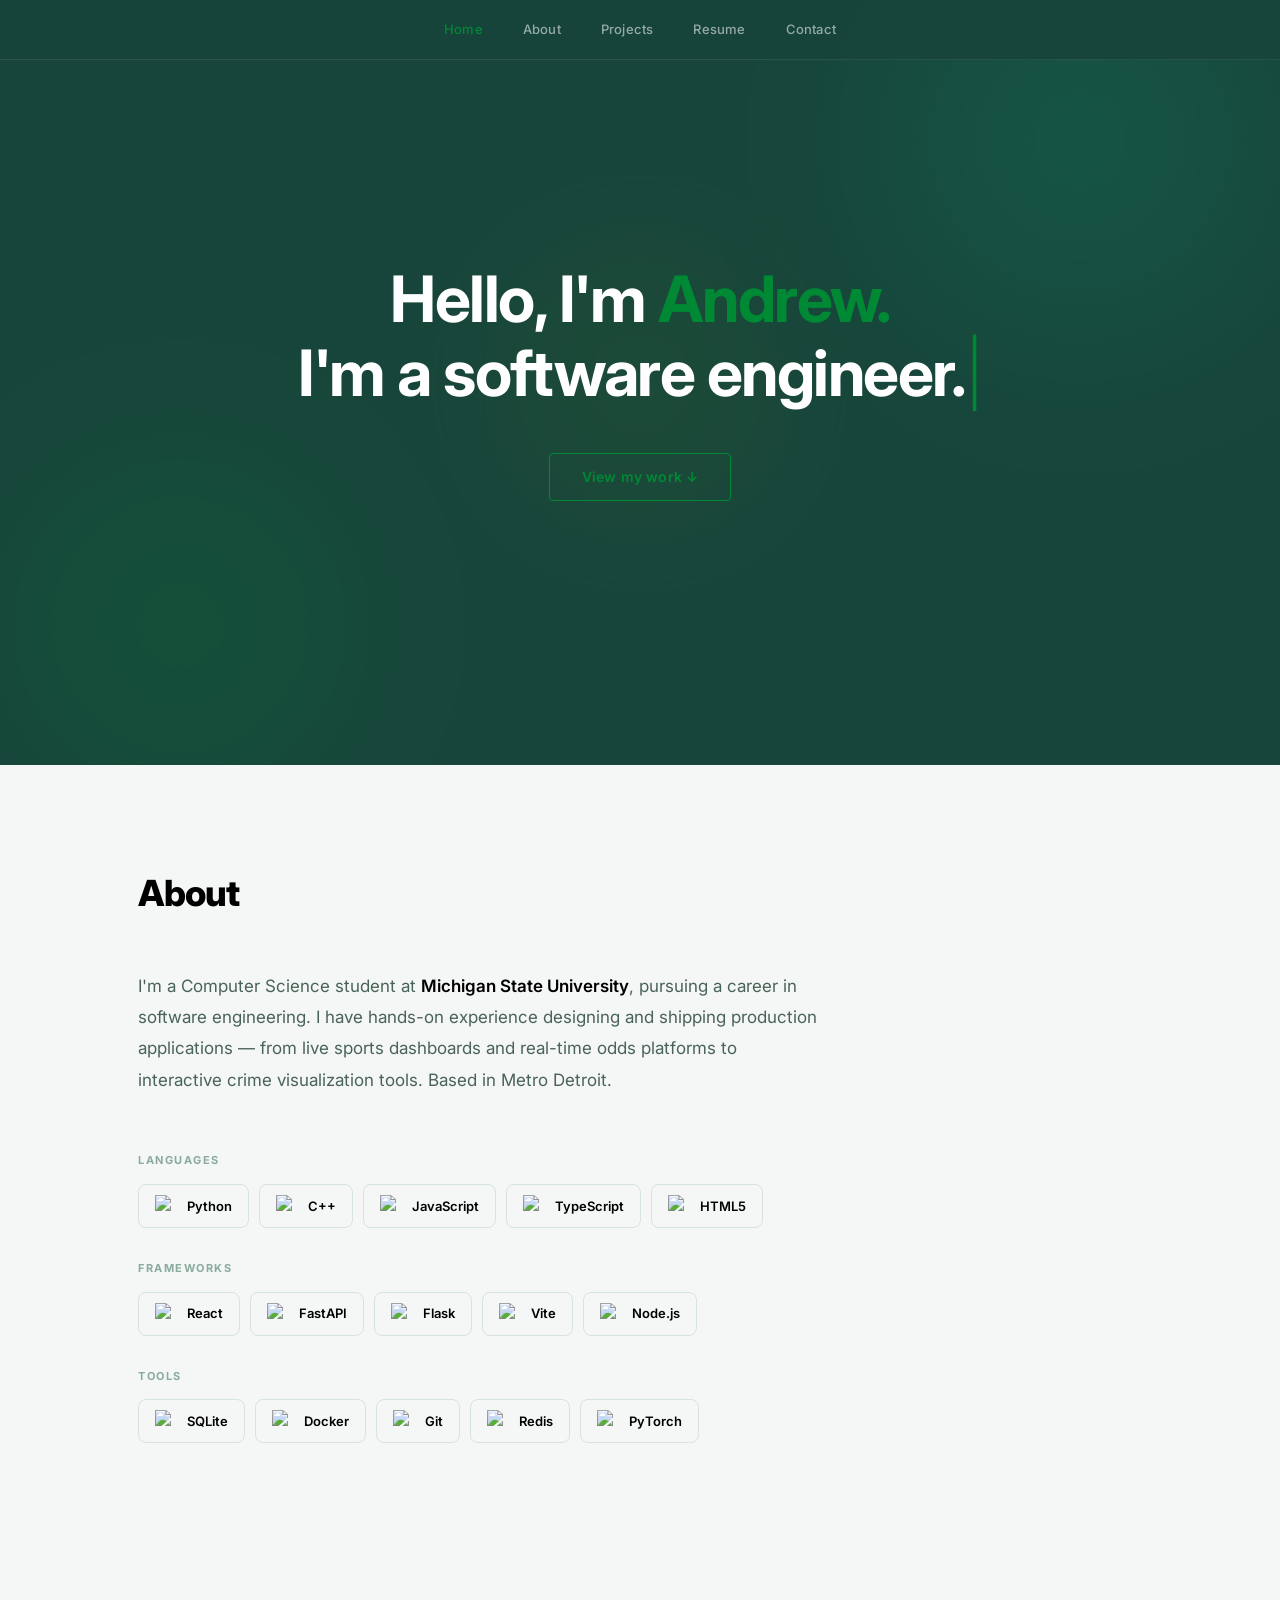
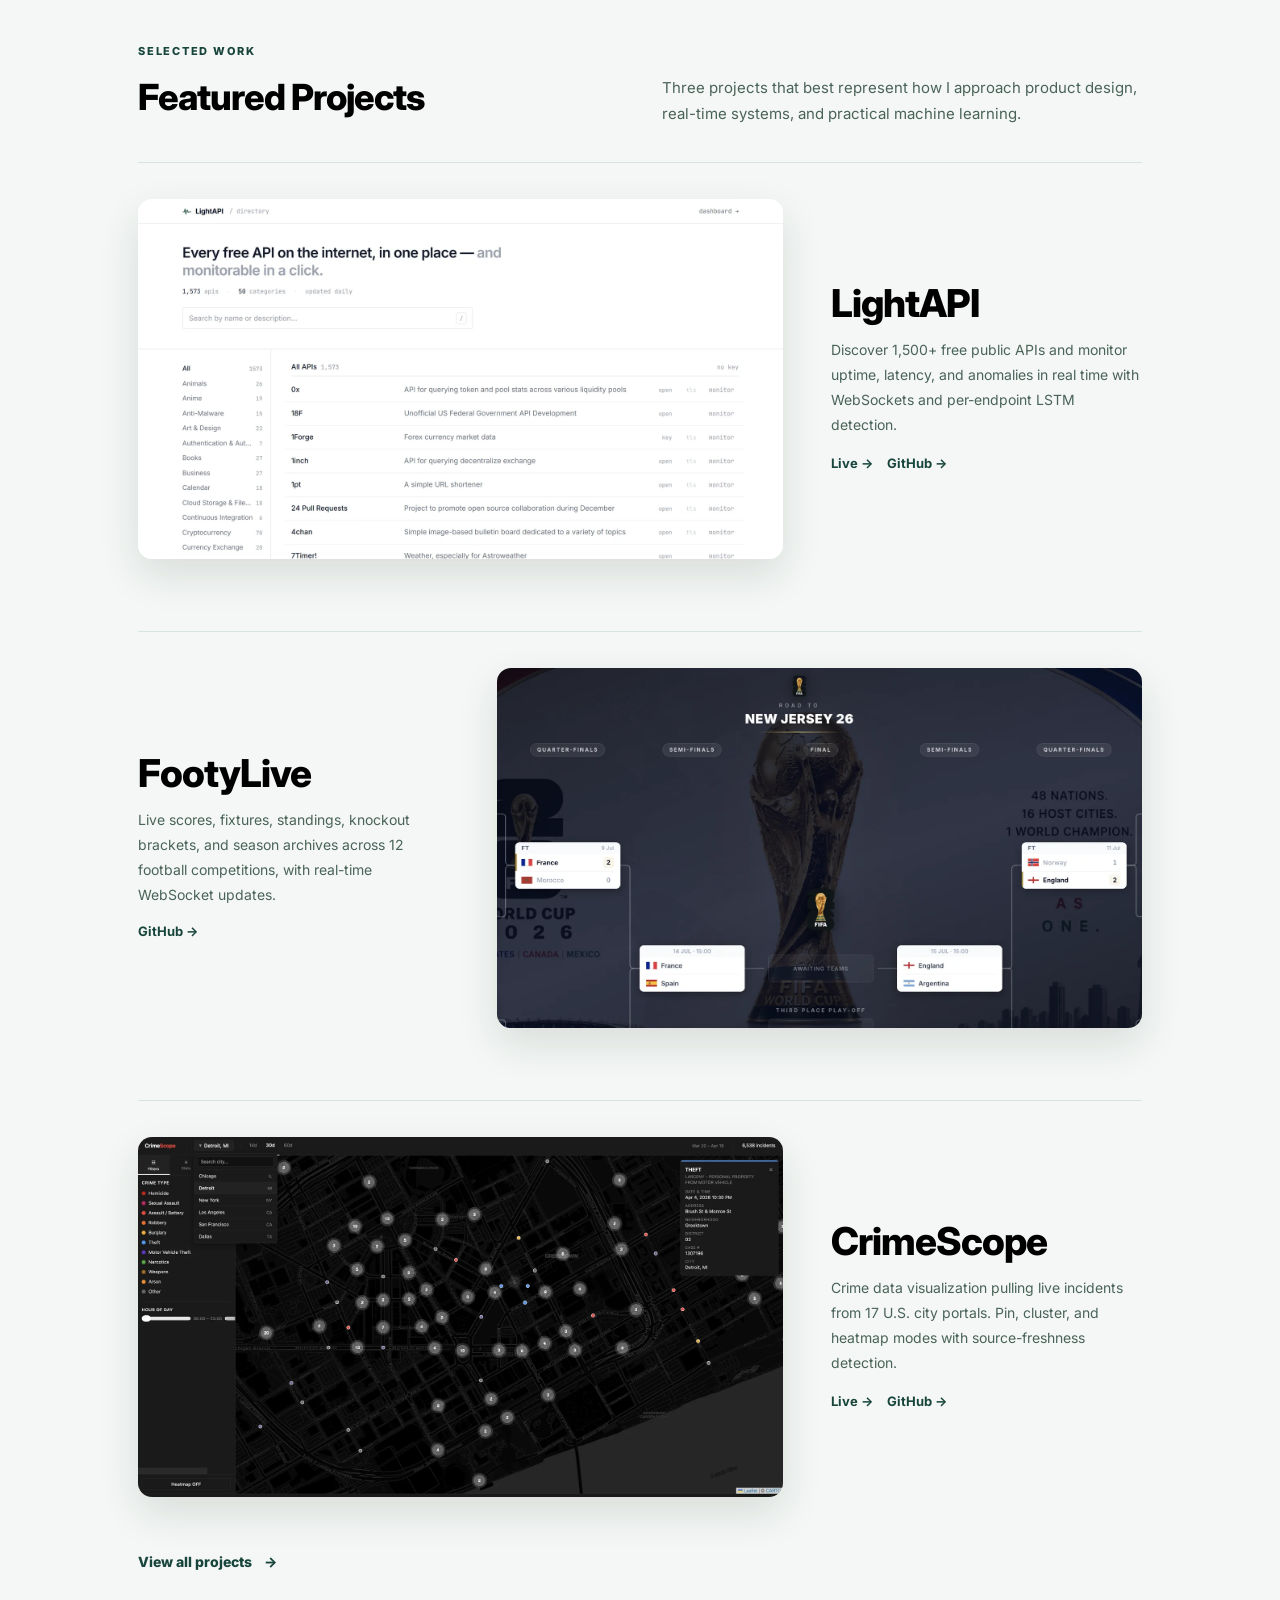
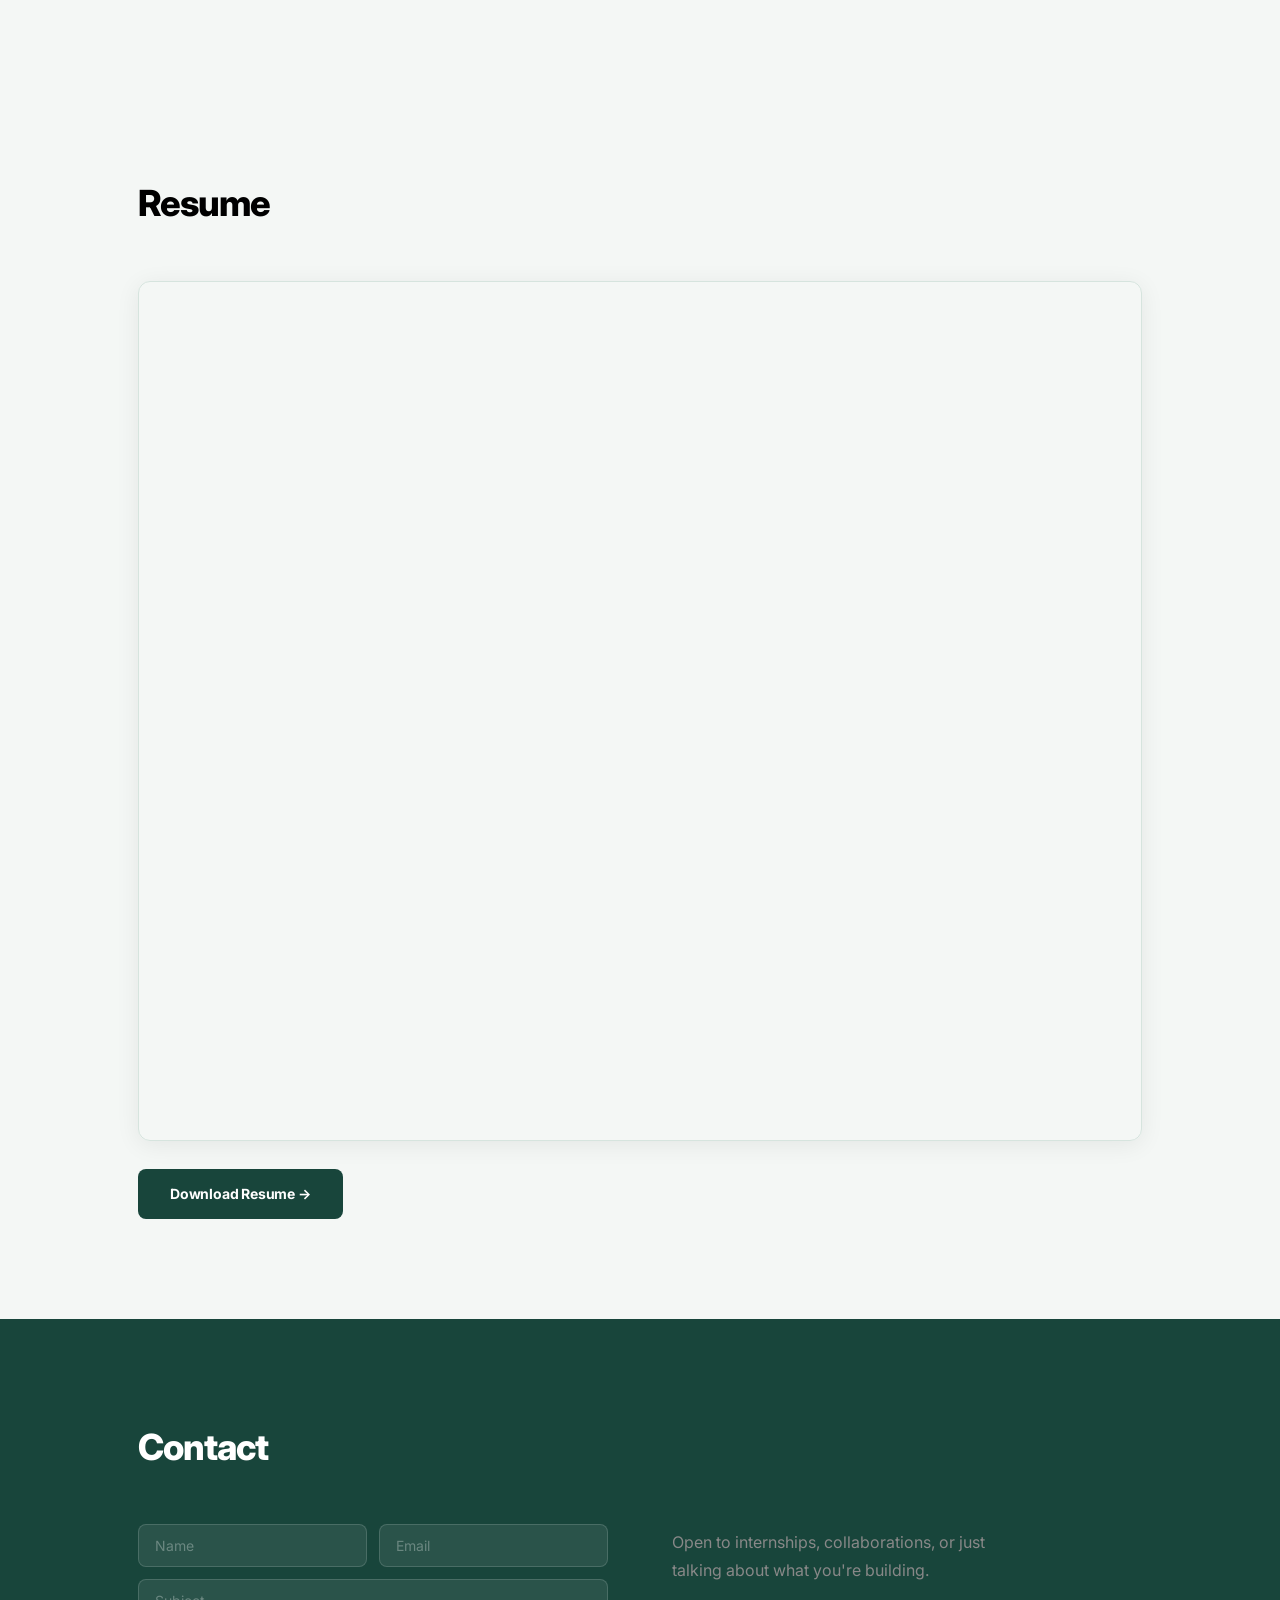
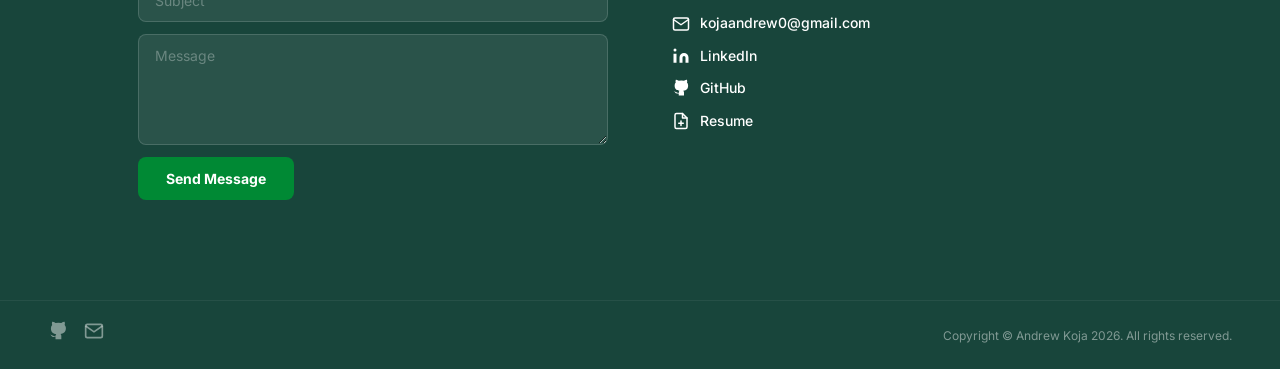
==== commit 9eedb001: "Refresh portfolio projects and resume" ====
--- a/index.html
+++ b/index.html
@@ -4,6 +4,17 @@
     <meta charset="UTF-8">
     <meta name="viewport" content="width=device-width, initial-scale=1.0">
     <title>Andrew Koja | Full-Stack Developer</title>
+    <meta name="description" content="Andrew Koja is a full-stack developer and Michigan State University computer science student building real-time data products, AI experiences, and production web applications.">
+    <meta property="og:type" content="website">
+    <meta property="og:site_name" content="Andrew Koja Portfolio">
+    <meta property="og:title" content="Andrew Koja | Full-Stack Developer">
+    <meta property="og:description" content="Explore full-stack applications spanning API monitoring, live sports data, crime visualization, browser-based AI, and client work.">
+    <meta property="og:image" content="https://raw.githubusercontent.com/LightAnd2/AndrewKoja/main/images/lightapi.webp">
+    <meta property="og:image:alt" content="LightAPI monitoring dashboard built by Andrew Koja">
+    <meta name="twitter:card" content="summary_large_image">
+    <meta name="twitter:title" content="Andrew Koja | Full-Stack Developer">
+    <meta name="twitter:description" content="Full-stack projects spanning real-time systems, data visualization, AI, and production web development.">
+    <meta name="twitter:image" content="https://raw.githubusercontent.com/LightAnd2/AndrewKoja/main/images/lightapi.webp">
     <link rel="icon" type="image/svg+xml" href="favicon.svg">
     <link rel="stylesheet" href="styles.css">
     <link href="https://fonts.googleapis.com/css2?family=Inter:wght@300;400;500;600;700;800;900&display=swap" rel="stylesheet">
@@ -13,7 +24,7 @@
     <nav>
         <a href="#home" class="nav-link">Home</a>
         <a href="#about" class="nav-link">About</a>
-        <a href="#projects" class="nav-link">Projects</a>
+        <a href="projects.html" class="nav-link">Projects</a>
         <a href="#resume" class="nav-link">Resume</a>
         <a href="#contact" class="nav-link">Contact</a>
     </nav>
@@ -39,6 +50,7 @@
                     <span class="skill-group-label">Languages</span>
                     <div class="skills-row">
                         <div class="skill-card"><img src="https://cdn.jsdelivr.net/gh/devicons/devicon/icons/python/python-original.svg" alt="Python"><span>Python</span></div>
+                        <div class="skill-card"><img src="https://cdn.jsdelivr.net/gh/devicons/devicon/icons/cplusplus/cplusplus-original.svg" alt="C++"><span>C++</span></div>
                         <div class="skill-card"><img src="https://cdn.jsdelivr.net/gh/devicons/devicon/icons/javascript/javascript-original.svg" alt="JavaScript"><span>JavaScript</span></div>
                         <div class="skill-card"><img src="https://cdn.jsdelivr.net/gh/devicons/devicon/icons/typescript/typescript-original.svg" alt="TypeScript"><span>TypeScript</span></div>
                         <div class="skill-card"><img src="https://cdn.jsdelivr.net/gh/devicons/devicon/icons/html5/html5-original.svg" alt="HTML5"><span>HTML5</span></div>
@@ -70,151 +82,48 @@
 
     <section id="projects" class="projects">
         <div class="container">
-            <h2 class="section-title">Projects</h2>
+            <div class="projects-heading">
+                <div>
+                    <span class="section-eyebrow">Selected work</span>
+                    <h2 class="section-title">Featured Projects</h2>
+                </div>
+                <p>Three projects that best represent how I approach product design, real-time systems, and practical machine learning.</p>
+            </div>
         </div>
-        <div class="marquee-wrap">
-            <div class="marquee-track marquee-fwd">
-                <div class="project-card">
-                    <img src="images/lightai.png" alt="LightAI">
-                    <div class="card-label">LightAI</div>
-                    <div class="card-overlay">
-                        <h3>LightAI</h3>
-                        <p>Uptime and latency monitor with per-endpoint LSTM anomaly detection, WebSocket real-time updates, root cause analysis, and GitHub deploy regression tracking.</p>
+        <div class="featured-work">
+            <div class="featured-list">
+                <article class="featured-project">
+                    <img src="images/lightapi.webp" alt="LightAPI" loading="lazy" decoding="async">
+                    <div class="featured-project-copy">
+                        <h3>LightAPI</h3>
+                        <p>Discover 1,500+ free public APIs and monitor uptime, latency, and anomalies in real time with WebSockets and per-endpoint LSTM detection.</p>
                         <div class="card-links">
-                            <a href="https://lightai-kohl.vercel.app" target="_blank">Live &rarr;</a>
-                            <a href="https://github.com/LightAnd2/LightAI" target="_blank">GitHub &rarr;</a>
+                            <a href="https://lightapi.dev" target="_blank">Live &rarr;</a>
+                            <a href="https://github.com/LightAnd2/LightAPI" target="_blank">GitHub &rarr;</a>
                         </div>
                     </div>
-                </div>
-                <div class="project-card">
-                    <img src="images/footylive.png" alt="FootyLive">
-                    <div class="card-label">FootyLive</div>
-                    <div class="card-overlay">
+                </article>
+                <article class="featured-project">
+                    <img src="images/footylive.webp" alt="FootyLive" loading="lazy" decoding="async">
+                    <div class="featured-project-copy">
                         <h3>FootyLive</h3>
-                        <p>Real-time football dashboard tracking live scores, standings, and fixtures across 6 European leagues. WebSockets, Redis caching, SQLite fallback.</p>
+                        <p>Live scores, fixtures, standings, knockout brackets, and season archives across 12 football competitions, with real-time WebSocket updates.</p>
                         <a href="https://github.com/LightAnd2/FootyLive" target="_blank">GitHub &rarr;</a>
                     </div>
-                </div>
-                <div class="project-card">
-                    <img src="images/sharpedge.png" alt="SharpEdge">
-                    <div class="card-label">SharpEdge</div>
-                    <div class="card-overlay">
-                        <h3>SharpEdge</h3>
-                        <p>Sportsbook odds board aggregating live lines from 9 books across NFL, NBA, MLB, and NHL. Demand-driven polling with line movement history.</p>
-                        <a href="https://github.com/LightAnd2/SharpEdge" target="_blank">GitHub &rarr;</a>
-                    </div>
-                </div>
-                <div class="project-card">
-                    <img src="images/crimescope.png" alt="CrimeScope">
-                    <div class="card-label">CrimeScope</div>
-                    <div class="card-overlay">
+                </article>
+                <article class="featured-project">
+                    <img src="images/crimescope.webp" alt="CrimeScope" loading="lazy" decoding="async">
+                    <div class="featured-project-copy">
                         <h3>CrimeScope</h3>
-                        <p>Crime data visualization pulling live incidents from 6 U.S. city portals. Pin, cluster, and heatmap modes. Auto-detects stale portal data.</p>
+                        <p>Crime data visualization pulling live incidents from 17 U.S. city portals. Pin, cluster, and heatmap modes with source-freshness detection.</p>
                         <div class="card-links">
                             <a href="https://crime-scope.vercel.app" target="_blank">Live &rarr;</a>
                             <a href="https://github.com/LightAnd2/CrimeScope" target="_blank">GitHub &rarr;</a>
                         </div>
                     </div>
-                </div>
-                <div class="project-card">
-                    <img src="images/faceread.png" alt="FaceRead">
-                    <div class="card-label">FaceRead</div>
-                    <div class="card-overlay">
-                        <h3>FaceRead</h3>
-                        <p>Real-time emotion analysis, local face recognition, and ASL interaction in a polished browser-based AI experience built around live webcam input.</p>
-                        <div class="card-links">
-                            <a href="https://face-read.vercel.app" target="_blank">Live &rarr;</a>
-                            <a href="https://github.com/LightAnd2/FaceRead" target="_blank">GitHub &rarr;</a>
-                        </div>
-                    </div>
-                </div>
-                <div class="project-card">
-                    <img src="images/pokeprice.png" alt="PokePrice">
-                    <div class="card-label">PokePrice</div>
-                    <div class="card-overlay">
-                        <h3>PokePrice</h3>
-                        <p>Full-stack Pokemon TCG price tracker with real-time market data and historical charts. URL-driven filter state and a snapshot engine recording TCGPlayer prices.</p>
-                        <a href="https://github.com/LightAnd2/PokePrice" target="_blank">GitHub &rarr;</a>
-                    </div>
-                </div>
-                <div class="project-card">
-                    <img src="images/lightai.png" alt="LightAI">
-                    <div class="card-label">LightAI</div>
-                    <div class="card-overlay">
-                        <h3>LightAI</h3>
-                        <p>Uptime and latency monitor with per-endpoint LSTM anomaly detection, WebSocket real-time updates, root cause analysis, and GitHub deploy regression tracking.</p>
-                        <div class="card-links">
-                            <a href="https://lightai-kohl.vercel.app" target="_blank">Live &rarr;</a>
-                            <a href="https://github.com/LightAnd2/LightAI" target="_blank">GitHub &rarr;</a>
-                        </div>
-                    </div>
-                </div>
-                <div class="project-card">
-                    <img src="images/footylive.png" alt="FootyLive">
-                    <div class="card-label">FootyLive</div>
-                    <div class="card-overlay">
-                        <h3>FootyLive</h3>
-                        <p>Real-time football dashboard tracking live scores, standings, and fixtures across 6 European leagues. WebSockets, Redis caching, SQLite fallback.</p>
-                        <a href="https://github.com/LightAnd2/FootyLive" target="_blank">GitHub &rarr;</a>
-                    </div>
-                </div>
-                <div class="project-card">
-                    <img src="images/sharpedge.png" alt="SharpEdge">
-                    <div class="card-label">SharpEdge</div>
-                    <div class="card-overlay">
-                        <h3>SharpEdge</h3>
-                        <p>Sportsbook odds board aggregating live lines from 9 books across NFL, NBA, MLB, and NHL. Demand-driven polling with line movement history.</p>
-                        <a href="https://github.com/LightAnd2/SharpEdge" target="_blank">GitHub &rarr;</a>
-                    </div>
-                </div>
-                <div class="project-card">
-                    <img src="images/crimescope.png" alt="CrimeScope">
-                    <div class="card-label">CrimeScope</div>
-                    <div class="card-overlay">
-                        <h3>CrimeScope</h3>
-                        <p>Crime data visualization pulling live incidents from 6 U.S. city portals. Pin, cluster, and heatmap modes. Auto-detects stale portal data.</p>
-                        <div class="card-links">
-                            <a href="https://crime-scope.vercel.app" target="_blank">Live &rarr;</a>
-                            <a href="https://github.com/LightAnd2/CrimeScope" target="_blank">GitHub &rarr;</a>
-                        </div>
-                    </div>
-                </div>
-                <div class="project-card">
-                    <img src="images/faceread.png" alt="FaceRead">
-                    <div class="card-label">FaceRead</div>
-                    <div class="card-overlay">
-                        <h3>FaceRead</h3>
-                        <p>Real-time emotion analysis, local face recognition, and ASL interaction in a polished browser-based AI experience built around live webcam input.</p>
-                        <div class="card-links">
-                            <a href="https://face-read.vercel.app" target="_blank">Live &rarr;</a>
-                            <a href="https://github.com/LightAnd2/FaceRead" target="_blank">GitHub &rarr;</a>
-                        </div>
-                    </div>
-                </div>
-                <div class="project-card">
-                    <img src="images/pokeprice.png" alt="PokePrice">
-                    <div class="card-label">PokePrice</div>
-                    <div class="card-overlay">
-                        <h3>PokePrice</h3>
-                        <p>Full-stack Pokemon TCG price tracker with real-time market data and historical charts. URL-driven filter state and a snapshot engine recording TCGPlayer prices.</p>
-                        <a href="https://github.com/LightAnd2/PokePrice" target="_blank">GitHub &rarr;</a>
-                    </div>
-                </div>
+                </article>
             </div>
-            <div class="marquee-track marquee-rev">
-                <div class="project-card"><img src="images/pokeprice.png" alt="PokePrice"><div class="card-label">PokePrice</div><div class="card-overlay"><h3>PokePrice</h3><p>Full-stack Pokemon TCG price tracker with real-time market data and historical charts. URL-driven filter state and a snapshot engine recording TCGPlayer prices.</p><a href="https://github.com/LightAnd2/PokePrice" target="_blank">GitHub &rarr;</a></div></div>
-                <div class="project-card"><img src="images/faceread.png" alt="FaceRead"><div class="card-label">FaceRead</div><div class="card-overlay"><h3>FaceRead</h3><p>Real-time emotion analysis, local face recognition, and ASL interaction in a polished browser-based AI experience built around live webcam input.</p><div class="card-links"><a href="https://face-read.vercel.app" target="_blank">Live &rarr;</a><a href="https://github.com/LightAnd2/FaceRead" target="_blank">GitHub &rarr;</a></div></div></div>
-                <div class="project-card"><img src="images/crimescope.png" alt="CrimeScope"><div class="card-label">CrimeScope</div><div class="card-overlay"><h3>CrimeScope</h3><p>Crime data visualization pulling live incidents from 6 U.S. city portals. Pin, cluster, and heatmap modes. Auto-detects stale portal data.</p><div class="card-links"><a href="https://crime-scope.vercel.app" target="_blank">Live &rarr;</a><a href="https://github.com/LightAnd2/CrimeScope" target="_blank">GitHub &rarr;</a></div></div></div>
-                <div class="project-card"><img src="images/sharpedge.png" alt="SharpEdge"><div class="card-label">SharpEdge</div><div class="card-overlay"><h3>SharpEdge</h3><p>Sportsbook odds board aggregating live lines from 9 books across NFL, NBA, MLB, and NHL. Demand-driven polling with line movement history.</p><a href="https://github.com/LightAnd2/SharpEdge" target="_blank">GitHub &rarr;</a></div></div>
-                <div class="project-card"><img src="images/footylive.png" alt="FootyLive"><div class="card-label">FootyLive</div><div class="card-overlay"><h3>FootyLive</h3><p>Real-time football dashboard tracking live scores, standings, and fixtures across 6 European leagues. WebSockets, Redis caching, SQLite fallback.</p><a href="https://github.com/LightAnd2/FootyLive" target="_blank">GitHub &rarr;</a></div></div>
-                <div class="project-card"><img src="images/lightai.png" alt="LightAI"><div class="card-label">LightAI</div><div class="card-overlay"><h3>LightAI</h3><p>Uptime and latency monitor with per-endpoint LSTM anomaly detection, WebSocket real-time updates, root cause analysis, and GitHub deploy regression tracking.</p><div class="card-links"><a href="https://lightai-kohl.vercel.app" target="_blank">Live &rarr;</a><a href="https://github.com/LightAnd2/LightAI" target="_blank">GitHub &rarr;</a></div></div></div>
-                <div class="project-card"><img src="images/pokeprice.png" alt="PokePrice"><div class="card-label">PokePrice</div><div class="card-overlay"><h3>PokePrice</h3><p>Full-stack Pokemon TCG price tracker with real-time market data and historical charts. URL-driven filter state and a snapshot engine recording TCGPlayer prices.</p><a href="https://github.com/LightAnd2/PokePrice" target="_blank">GitHub &rarr;</a></div></div>
-                <div class="project-card"><img src="images/faceread.png" alt="FaceRead"><div class="card-label">FaceRead</div><div class="card-overlay"><h3>FaceRead</h3><p>Real-time emotion analysis, local face recognition, and ASL interaction in a polished browser-based AI experience built around live webcam input.</p><div class="card-links"><a href="https://face-read.vercel.app" target="_blank">Live &rarr;</a><a href="https://github.com/LightAnd2/FaceRead" target="_blank">GitHub &rarr;</a></div></div></div>
-                <div class="project-card"><img src="images/crimescope.png" alt="CrimeScope"><div class="card-label">CrimeScope</div><div class="card-overlay"><h3>CrimeScope</h3><p>Crime data visualization pulling live incidents from 6 U.S. city portals. Pin, cluster, and heatmap modes. Auto-detects stale portal data.</p><div class="card-links"><a href="https://crime-scope.vercel.app" target="_blank">Live &rarr;</a><a href="https://github.com/LightAnd2/CrimeScope" target="_blank">GitHub &rarr;</a></div></div></div>
-                <div class="project-card"><img src="images/sharpedge.png" alt="SharpEdge"><div class="card-label">SharpEdge</div><div class="card-overlay"><h3>SharpEdge</h3><p>Sportsbook odds board aggregating live lines from 9 books across NFL, NBA, MLB, and NHL. Demand-driven polling with line movement history.</p><a href="https://github.com/LightAnd2/SharpEdge" target="_blank">GitHub &rarr;</a></div></div>
-                <div class="project-card"><img src="images/footylive.png" alt="FootyLive"><div class="card-label">FootyLive</div><div class="card-overlay"><h3>FootyLive</h3><p>Real-time football dashboard tracking live scores, standings, and fixtures across 6 European leagues. WebSockets, Redis caching, SQLite fallback.</p><a href="https://github.com/LightAnd2/FootyLive" target="_blank">GitHub &rarr;</a></div></div>
-                <div class="project-card"><img src="images/lightai.png" alt="LightAI"><div class="card-label">LightAI</div><div class="card-overlay"><h3>LightAI</h3><p>Uptime and latency monitor with per-endpoint LSTM anomaly detection, WebSocket real-time updates, root cause analysis, and GitHub deploy regression tracking.</p><div class="card-links"><a href="https://lightai-kohl.vercel.app" target="_blank">Live &rarr;</a><a href="https://github.com/LightAnd2/LightAI" target="_blank">GitHub &rarr;</a></div></div></div>
-            </div>
+            <a href="projects.html" class="all-projects-link">View all projects <span>&rarr;</span></a>
         </div>
     </section>
 
@@ -222,9 +131,9 @@
         <div class="container">
             <h2 class="section-title">Resume</h2>
             <div class="resume-embed-wrap">
-                <iframe src="resume.pdf" class="resume-embed" title="Andrew Koja Resume"></iframe>
+                <iframe src="Andrew_Koja_resume.pdf" class="resume-embed" title="Andrew Koja Resume"></iframe>
             </div>
-            <a href="resume.pdf" download class="resume-download-btn">Download Resume &rarr;</a>
+            <a href="Andrew_Koja_resume.pdf" download="Andrew_Koja_resume.pdf" class="resume-download-btn">Download Resume &rarr;</a>
         </div>
     </section>
 
@@ -256,7 +165,7 @@
                             <svg width="18" height="18" viewBox="0 0 24 24" fill="currentColor"><path d="M9 19c-5 1.5-5-2.5-7-3m14 6v-3.87a3.37 3.37 0 0 0-.94-2.61c3.14-.35 6.44-1.54 6.44-7A5.44 5.44 0 0 0 20 4.77 5.07 5.07 0 0 0 19.91 1S18.73.65 16 2.48a13.38 13.38 0 0 0-7 0C6.27.65 5.09 1 5.09 1A5.07 5.07 0 0 0 5 4.77a5.44 5.44 0 0 0-1.5 3.78c0 5.42 3.3 6.61 6.44 7A3.37 3.37 0 0 0 9 18.13V22"/></svg>
                             GitHub
                         </a>
-                        <a href="resume.pdf" download>
+                        <a href="Andrew_Koja_resume.pdf" download="Andrew_Koja_resume.pdf">
                             <svg width="18" height="18" viewBox="0 0 24 24" fill="none" stroke="currentColor" stroke-width="2" stroke-linecap="round" stroke-linejoin="round"><path d="M14 2H6a2 2 0 0 0-2 2v16a2 2 0 0 0 2 2h12a2 2 0 0 0 2-2V8z"/><polyline points="14 2 14 8 20 8"/><line x1="12" y1="18" x2="12" y2="12"/><line x1="9" y1="15" x2="15" y2="15"/></svg>
                             Resume
                         </a>
@@ -279,9 +188,7 @@
     </footer>
 
     <script src="script.js"></script>
-    <script>
-        window.va = window.va || function () { (window.vaq = window.vaq || []).push(arguments); };
-    </script>
-    <script defer src="https://cdn.vercel-insights.com/v1/script.js"></script>
+    <script>window.va = window.va || function () { (window.vaq = window.vaq || []).push(arguments); };</script>
+    <script defer src="/_vercel/insights/script.js"></script>
 </body>
 </html>
--- a/styles.css
+++ b/styles.css
@@ -296,132 +296,261 @@
 .projects {
     padding: 100px 0;
     background: var(--surface);
-    overflow: hidden;
-}
-
-.marquee-wrap {
-    margin-top: 8px;
-    overflow: hidden;
-    -webkit-mask-image: linear-gradient(to right, transparent, black 8%, black 92%, transparent);
-    mask-image: linear-gradient(to right, transparent, black 8%, black 92%, transparent);
+}
+
+.projects-heading {
+    display: grid;
+    grid-template-columns: 1fr minmax(280px, 480px);
+    gap: 48px;
+    align-items: end;
+    margin-bottom: 36px;
+}
+
+.projects-heading .section-title { margin-bottom: 0; }
+
+.section-eyebrow {
+    display: block;
+    margin-bottom: 8px;
+    color: var(--accent);
+    font-size: 11px;
+    font-weight: 800;
+    letter-spacing: 0.16em;
+    text-transform: uppercase;
+}
+
+.projects-heading p {
+    color: var(--muted);
+    font-size: 15px;
+    line-height: 1.7;
+}
+
+.featured-work {
+    width: 100%;
+    max-width: 1100px;
+    margin: 0 auto;
+    padding: 0 48px;
+}
+
+.featured-list {
     display: flex;
     flex-direction: column;
-    gap: 14px;
-    padding: 12px 0 20px;
-}
-
-@keyframes scroll-left {
-    from { transform: translateX(0); }
-    to   { transform: translateX(-50%); }
-}
-
-@keyframes scroll-right {
-    from { transform: translateX(-50%); }
-    to   { transform: translateX(0); }
-}
-
-.marquee-track {
-    display: flex;
-    gap: 16px;
-    width: max-content;
-    will-change: transform;
-}
-
-.marquee-fwd {
-    animation: scroll-left 35s linear infinite;
-}
-
-.marquee-rev {
-    animation: scroll-right 35s linear infinite;
-}
-
-.marquee-wrap:hover .marquee-fwd,
-.marquee-wrap:hover .marquee-rev {
-    animation-play-state: paused;
-}
-
-.project-card {
-    position: relative;
-    width: 420px;
-    height: 300px;
-    border-radius: 16px;
-    overflow: hidden;
-    flex-shrink: 0;
-    cursor: pointer;
-    box-shadow: 0 4px 20px rgba(0,0,0,0.1);
-}
-
-.project-card img {
+    gap: 72px;
+}
+
+.featured-project {
+    display: grid;
+    grid-template-columns: minmax(0, 1.35fr) minmax(260px, 0.65fr);
+    gap: 48px;
+    align-items: center;
+    padding-top: 36px;
+    border-top: 1px solid var(--border);
+}
+
+.featured-project:nth-child(even) {
+    grid-template-columns: minmax(260px, 0.65fr) minmax(0, 1.35fr);
+}
+
+.featured-project:nth-child(even) img { order: 2; }
+.featured-project:nth-child(even) .featured-project-copy { order: 1; }
+
+.featured-project img {
     width: 100%;
-    height: 100%;
+    height: 360px;
+    border-radius: 14px;
     object-fit: cover;
     object-position: top;
     display: block;
-    transition: transform 0.45s ease;
-}
-
-.project-card:hover img {
-    transform: scale(1.06);
-}
-
-.card-label {
-    position: absolute;
-    bottom: 0;
-    left: 0;
-    right: 0;
-    padding: 40px 20px 16px;
-    background: linear-gradient(transparent, rgba(0,0,0,0.72));
-    color: #fff;
-    font-size: 15px;
+    box-shadow: 0 16px 40px rgba(22, 42, 36, 0.12);
+}
+
+.featured-project-copy {
+    display: flex;
+    flex-direction: column;
+    align-items: flex-start;
+    gap: 14px;
+}
+
+.featured-project-copy h3 {
+    font-size: clamp(28px, 3vw, 40px);
+    font-weight: 800;
+    color: var(--text);
+    letter-spacing: -1px;
+    line-height: 1;
+}
+
+.featured-project-copy p {
+    font-size: 14px;
+    color: var(--muted);
+    line-height: 1.8;
+}
+
+.featured-project-copy > a,
+.card-links a {
+    font-size: 13px;
     font-weight: 700;
-    transition: opacity 0.25s;
-}
-
-.project-card:hover .card-label { opacity: 0; }
-
-.card-overlay {
-    position: absolute;
-    inset: 0;
-    background: rgba(24, 69, 59, 0.97);
-    padding: 24px 22px;
-    display: flex;
-    flex-direction: column;
-    justify-content: flex-end;
-    gap: 8px;
-    transform: translateY(100%);
-    transition: transform 0.38s cubic-bezier(0.4, 0, 0.2, 1);
-}
-
-.project-card:hover .card-overlay { transform: translateY(0); }
-
-.card-overlay h3 {
-    font-size: 17px;
-    font-weight: 800;
-    color: #fff;
-    letter-spacing: -0.3px;
-}
-
-.card-overlay p {
-    font-size: 12px;
-    color: rgba(255,255,255,0.65);
-    line-height: 1.65;
-}
-
-.card-overlay a,
-.card-links a {
-    font-size: 12px;
-    font-weight: 700;
-    color: var(--accent-light);
+    color: var(--accent);
     text-decoration: none;
     transition: opacity 0.15s;
 }
 
-.card-overlay a:hover,
+.featured-project-copy > a:hover,
 .card-links a:hover { opacity: 0.7; }
 
 .card-links {
     display: flex;
     gap: 14px;
+    margin-top: 2px;
+}
+
+.all-projects-link {
+    display: inline-flex;
+    align-items: center;
+    gap: 12px;
+    margin-top: 54px;
+    color: var(--accent);
+    font-size: 14px;
+    font-weight: 800;
+    text-decoration: none;
+}
+
+.all-projects-link span {
+    transition: transform 0.2s ease;
+}
+
+.all-projects-link:hover span { transform: translateX(5px); }
+
+.projects-page {
+    min-height: 100vh;
+    padding: 140px 0 100px;
+    background: var(--surface);
+}
+
+.projects-page-intro {
+    max-width: 720px;
+    margin-bottom: 72px;
+}
+
+.projects-page-intro h1 {
+    margin: 10px 0 20px;
+    font-size: clamp(44px, 7vw, 76px);
+    line-height: 0.98;
+    letter-spacing: -3px;
+}
+
+.projects-page-intro p {
+    color: var(--muted);
+    font-size: 17px;
+    line-height: 1.8;
+}
+
+.project-detail-list {
+    display: flex;
+    flex-direction: column;
+}
+
+.project-detail {
+    display: grid;
+    grid-template-columns: minmax(0, 1.35fr) minmax(260px, 0.65fr);
+    gap: 48px;
+    align-items: center;
+    padding: 64px 0;
+    border-top: 1px solid var(--border);
+}
+
+.project-detail:nth-of-type(even) {
+    grid-template-columns: minmax(260px, 0.65fr) minmax(0, 1.35fr);
+}
+
+.project-detail:nth-of-type(even) img { order: 2; }
+.project-detail:nth-of-type(even) .project-detail-copy { order: 1; }
+
+.project-detail img {
+    width: 100%;
+    height: 360px;
+    border-radius: 14px;
+    object-fit: cover;
+    object-position: top;
+    justify-self: center;
+    box-shadow: 0 14px 36px rgba(22, 42, 36, 0.1);
+}
+
+.client-work-heading {
+    display: grid;
+    grid-template-columns: minmax(260px, 0.65fr) minmax(0, 1.35fr);
+    column-gap: 56px;
+    align-items: end;
+    margin-top: 72px;
+    padding: 68px 0 28px;
+    border-top: 2px solid var(--accent);
+}
+
+.client-work-heading .section-eyebrow {
+    grid-column: 1;
+    margin-bottom: 10px;
+}
+
+.client-work-heading h2 {
+    grid-column: 1;
+    font-size: 34px;
+    line-height: 1.1;
+    letter-spacing: -1px;
+}
+
+.client-work-heading p {
+    grid-column: 2;
+    grid-row: 1 / span 2;
+    color: var(--muted);
+    font-size: 14px;
+    line-height: 1.8;
+}
+
+.project-detail.client-work {
+    border-top-color: rgba(24, 69, 59, 0.32);
+}
+
+.project-detail-copy h2 {
+    margin: 0 0 18px;
+    font-size: 34px;
+    letter-spacing: -1px;
+}
+
+.project-detail-copy p {
+    margin-bottom: 14px;
+    color: var(--muted);
+    font-size: 14px;
+    line-height: 1.8;
+}
+
+.project-detail-copy .project-stack {
+    margin: 22px 0;
+    padding-top: 18px;
+    border-top: 1px solid var(--border);
+    color: var(--muted);
+    font-size: 12px;
+    line-height: 1.8;
+}
+
+.project-stack strong {
+    display: block;
+    margin-bottom: 5px;
+    color: var(--accent);
+    font-size: 10px;
+    font-weight: 800;
+    letter-spacing: 0.13em;
+    text-transform: uppercase;
+}
+
+.project-detail-links {
+    display: flex;
+    gap: 18px;
+}
+
+.project-detail-links a,
+.back-home-link {
+    color: var(--accent);
+    font-size: 13px;
+    font-weight: 800;
+    text-decoration: none;
 }
 
 .resume-section {
@@ -607,17 +736,58 @@
 
     .projects { padding: 72px 0; }
 
-    .project-showcase { padding: 0 20px; }
-
-    .showcase-item,
-    .showcase-item.reverse {
+    .projects-heading {
         grid-template-columns: 1fr;
-        direction: ltr;
+        gap: 14px;
+        margin-bottom: 28px;
     }
 
-    .showcase-visual { min-height: 180px; }
-
-    .showcase-info { padding: 32px 28px; }
+    .featured-work { padding: 0 20px; }
+
+    .featured-list { gap: 56px; }
+
+    .featured-project,
+    .featured-project:nth-child(even) {
+        grid-template-columns: 1fr;
+        gap: 24px;
+    }
+
+    .featured-project:nth-child(even) img,
+    .featured-project:nth-child(even) .featured-project-copy { order: initial; }
+
+    .featured-project img { height: 230px; }
+
+    .projects-page { padding: 110px 0 72px; }
+
+    .projects-page-intro { margin-bottom: 44px; }
+
+    .project-detail,
+    .project-detail:nth-of-type(even) {
+        grid-template-columns: 1fr;
+        gap: 28px;
+        padding: 46px 0;
+    }
+
+    .project-detail:nth-of-type(even) img,
+    .project-detail:nth-of-type(even) .project-detail-copy { order: initial; }
+
+    .project-detail img {
+        height: 230px;
+    }
+
+    .client-work-heading {
+        grid-template-columns: 1fr;
+        gap: 12px;
+        margin-top: 44px;
+        padding: 48px 0 20px;
+    }
+
+    .client-work-heading .section-eyebrow,
+    .client-work-heading h2,
+    .client-work-heading p {
+        grid-column: 1;
+        grid-row: auto;
+    }
 
     .resume-section { padding: 72px 0; }
 
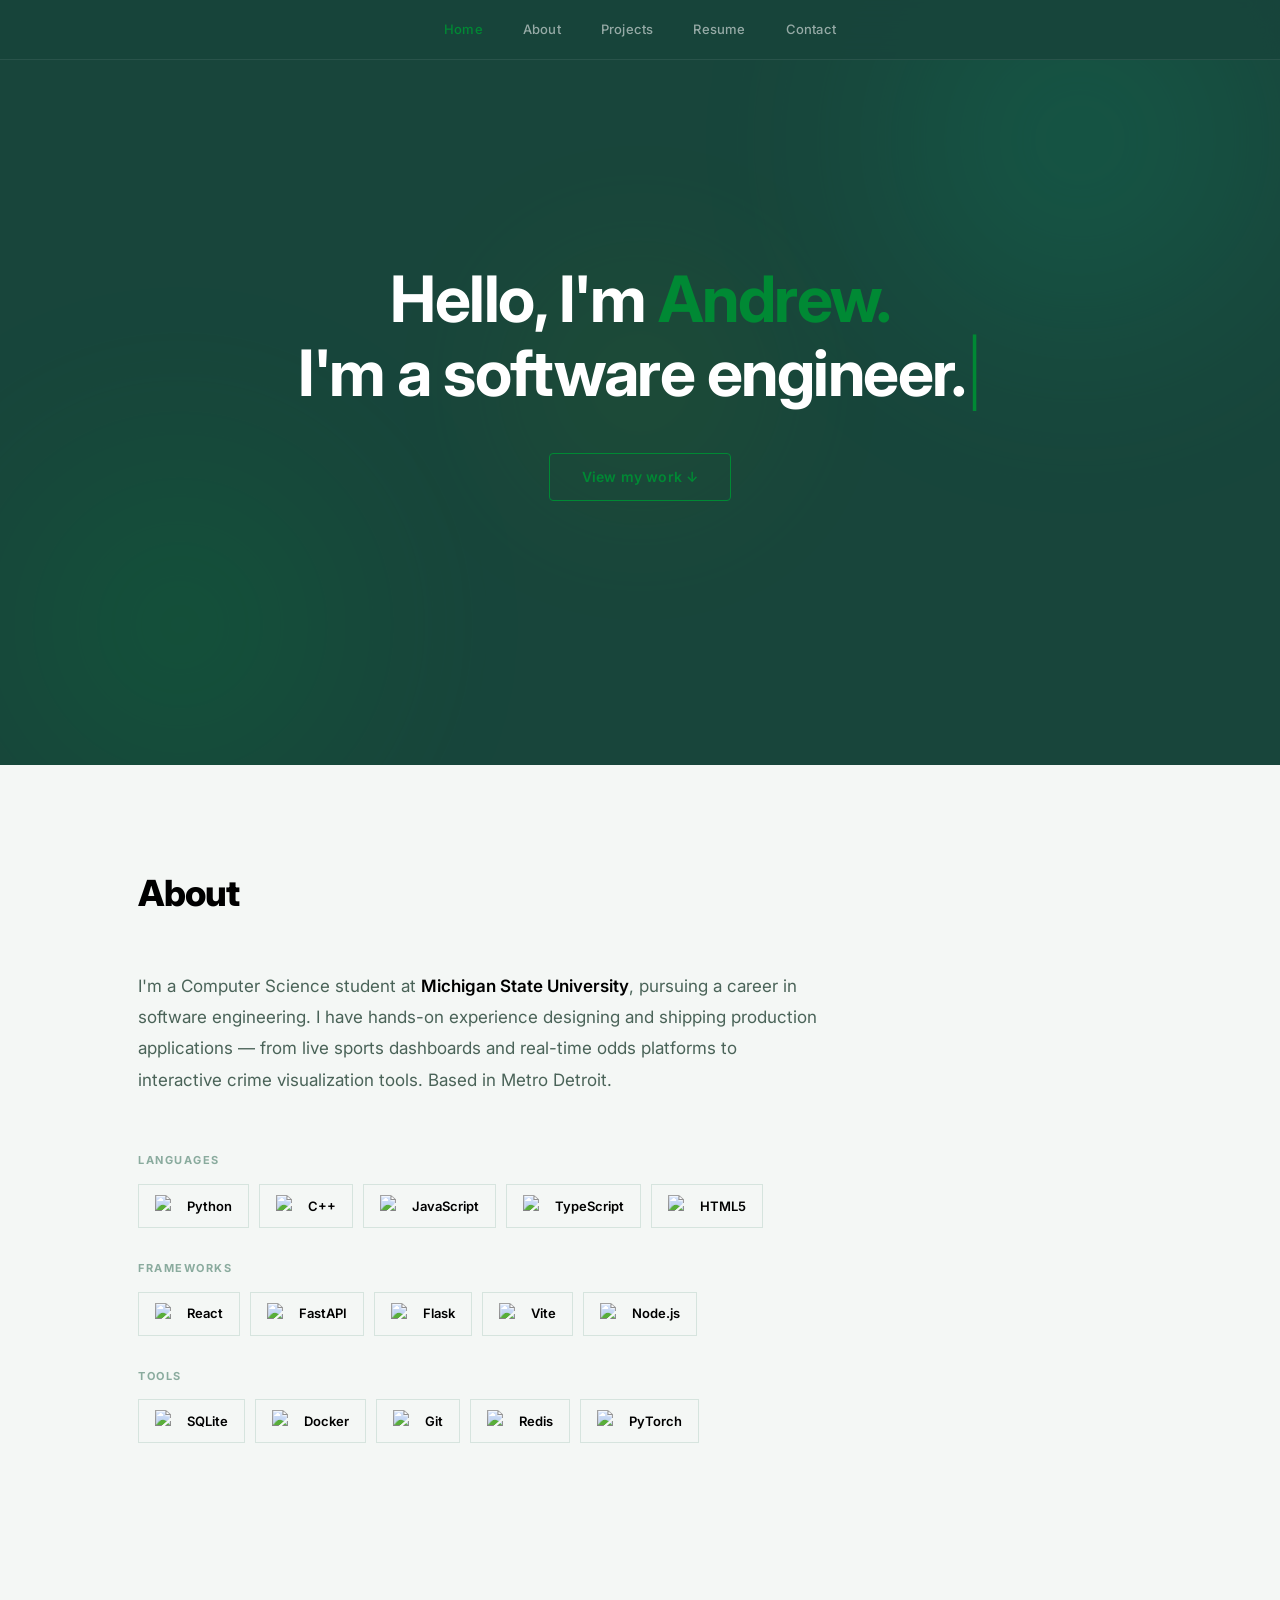
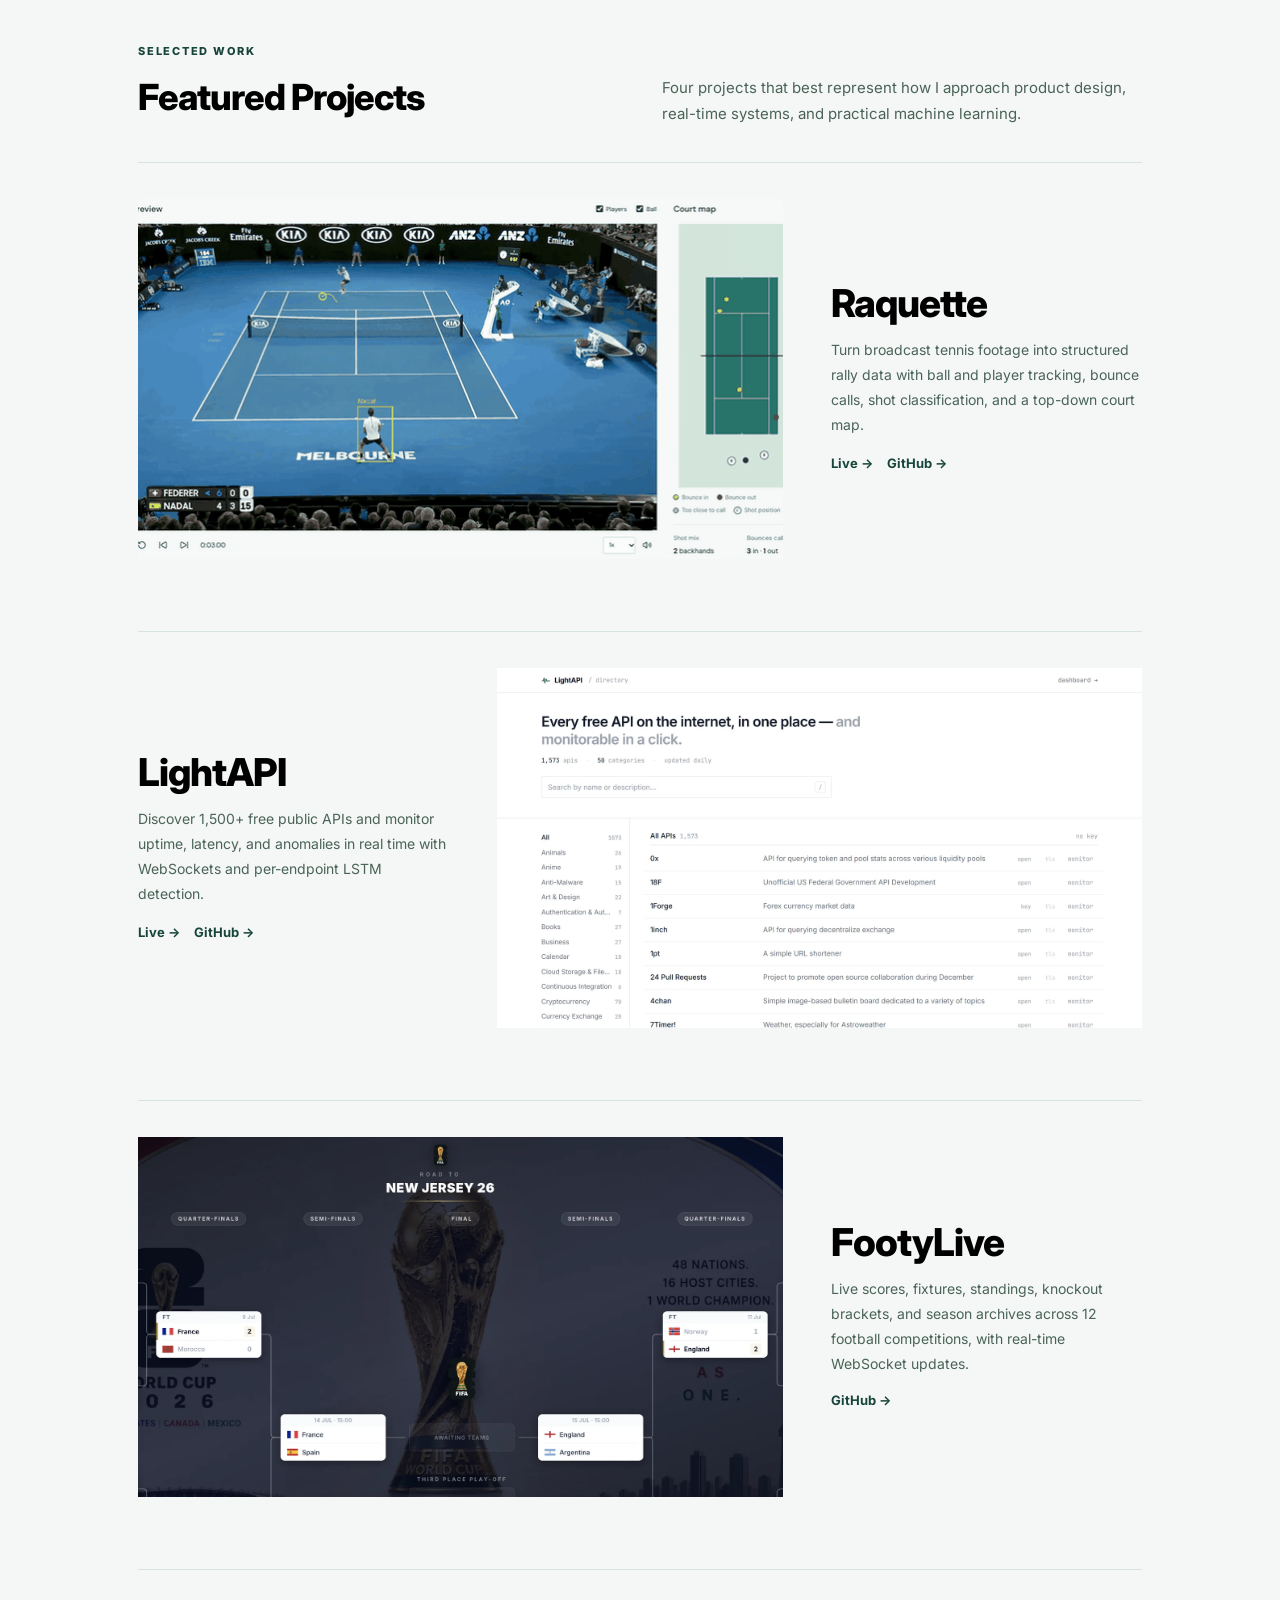
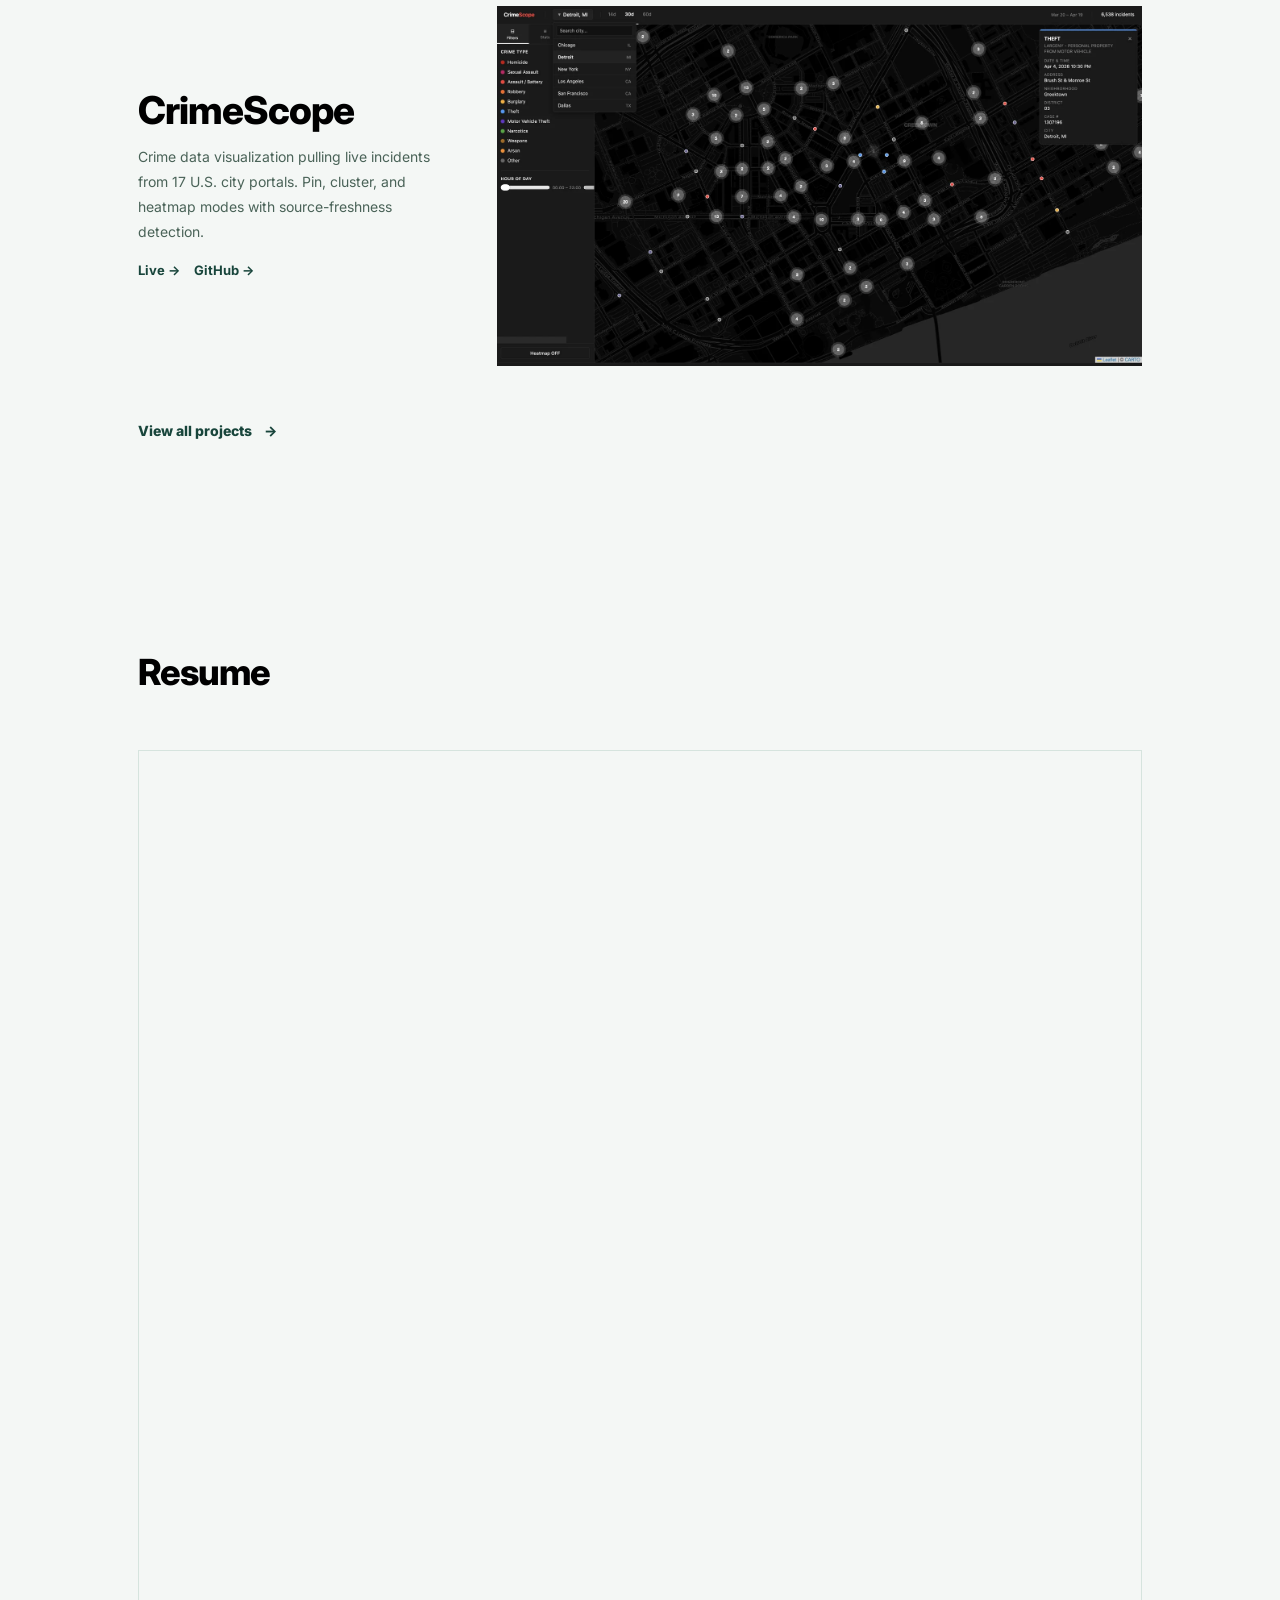
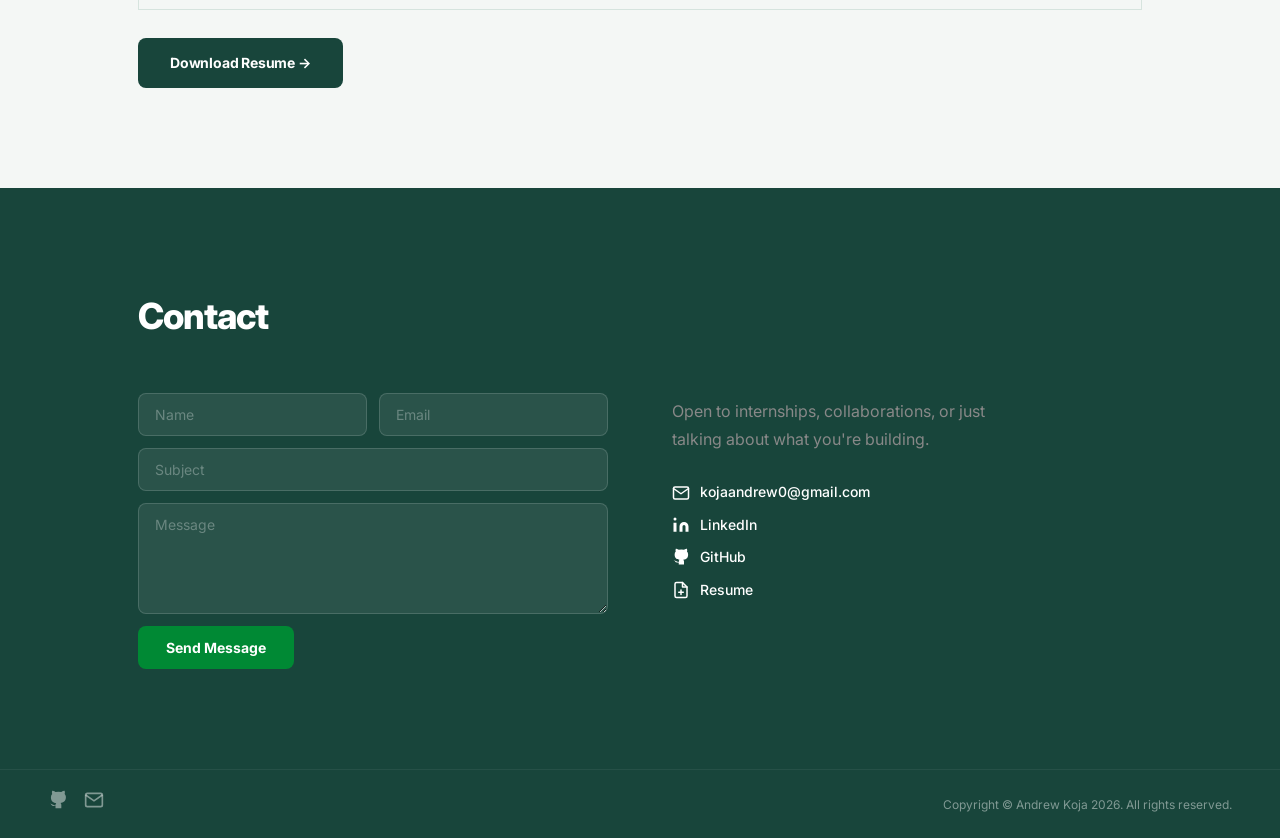
==== commit 80f91219: "Feature Raquette and update portfolio" ====
--- a/index.html
+++ b/index.html
@@ -9,14 +9,14 @@
     <meta property="og:site_name" content="Andrew Koja Portfolio">
     <meta property="og:title" content="Andrew Koja | Full-Stack Developer">
     <meta property="og:description" content="Explore full-stack applications spanning API monitoring, live sports data, crime visualization, browser-based AI, and client work.">
-    <meta property="og:image" content="https://raw.githubusercontent.com/LightAnd2/AndrewKoja/main/images/lightapi.webp">
-    <meta property="og:image:alt" content="LightAPI monitoring dashboard built by Andrew Koja">
+    <meta property="og:image" content="https://raw.githubusercontent.com/LightAnd2/AndrewKoja/main/images/raquette.gif">
+    <meta property="og:image:alt" content="Raquette AI tennis rally analysis dashboard built by Andrew Koja">
     <meta name="twitter:card" content="summary_large_image">
     <meta name="twitter:title" content="Andrew Koja | Full-Stack Developer">
     <meta name="twitter:description" content="Full-stack projects spanning real-time systems, data visualization, AI, and production web development.">
-    <meta name="twitter:image" content="https://raw.githubusercontent.com/LightAnd2/AndrewKoja/main/images/lightapi.webp">
+    <meta name="twitter:image" content="https://raw.githubusercontent.com/LightAnd2/AndrewKoja/main/images/raquette.gif">
     <link rel="icon" type="image/svg+xml" href="favicon.svg">
-    <link rel="stylesheet" href="styles.css">
+    <link rel="stylesheet" href="styles.css?v=20261009-2">
     <link href="https://fonts.googleapis.com/css2?family=Inter:wght@300;400;500;600;700;800;900&display=swap" rel="stylesheet">
 </head>
 <body>
@@ -87,11 +87,22 @@
                     <span class="section-eyebrow">Selected work</span>
                     <h2 class="section-title">Featured Projects</h2>
                 </div>
-                <p>Three projects that best represent how I approach product design, real-time systems, and practical machine learning.</p>
+                <p>Four projects that best represent how I approach product design, real-time systems, and practical machine learning.</p>
             </div>
         </div>
         <div class="featured-work">
             <div class="featured-list">
+                <article class="featured-project">
+                    <img src="images/raquette.gif" alt="Raquette AI tennis rally analysis dashboard" loading="lazy" decoding="async">
+                    <div class="featured-project-copy">
+                        <h3>Raquette</h3>
+                        <p>Turn broadcast tennis footage into structured rally data with ball and player tracking, bounce calls, shot classification, and a top-down court map.</p>
+                        <div class="card-links">
+                            <a href="https://raquette.vercel.app" target="_blank">Live &rarr;</a>
+                            <a href="https://github.com/LightAnd2/Raquette" target="_blank">GitHub &rarr;</a>
+                        </div>
+                    </div>
+                </article>
                 <article class="featured-project">
                     <img src="images/lightapi.webp" alt="LightAPI" loading="lazy" decoding="async">
                     <div class="featured-project-copy">
@@ -131,9 +142,9 @@
         <div class="container">
             <h2 class="section-title">Resume</h2>
             <div class="resume-embed-wrap">
-                <iframe src="Andrew_Koja_resume.pdf" class="resume-embed" title="Andrew Koja Resume"></iframe>
-            </div>
-            <a href="Andrew_Koja_resume.pdf" download="Andrew_Koja_resume.pdf" class="resume-download-btn">Download Resume &rarr;</a>
+                <iframe src="Andrew_Koja_resume.pdf?v=20261009-2" class="resume-embed" title="Andrew Koja Resume"></iframe>
+            </div>
+            <a href="Andrew_Koja_resume.pdf?v=20261009-2" download="Andrew_Koja_resume.pdf" class="resume-download-btn">Download Resume &rarr;</a>
         </div>
     </section>
 
@@ -165,7 +176,7 @@
                             <svg width="18" height="18" viewBox="0 0 24 24" fill="currentColor"><path d="M9 19c-5 1.5-5-2.5-7-3m14 6v-3.87a3.37 3.37 0 0 0-.94-2.61c3.14-.35 6.44-1.54 6.44-7A5.44 5.44 0 0 0 20 4.77 5.07 5.07 0 0 0 19.91 1S18.73.65 16 2.48a13.38 13.38 0 0 0-7 0C6.27.65 5.09 1 5.09 1A5.07 5.07 0 0 0 5 4.77a5.44 5.44 0 0 0-1.5 3.78c0 5.42 3.3 6.61 6.44 7A3.37 3.37 0 0 0 9 18.13V22"/></svg>
                             GitHub
                         </a>
-                        <a href="Andrew_Koja_resume.pdf" download="Andrew_Koja_resume.pdf">
+                        <a href="Andrew_Koja_resume.pdf?v=20261009-2" download="Andrew_Koja_resume.pdf">
                             <svg width="18" height="18" viewBox="0 0 24 24" fill="none" stroke="currentColor" stroke-width="2" stroke-linecap="round" stroke-linejoin="round"><path d="M14 2H6a2 2 0 0 0-2 2v16a2 2 0 0 0 2 2h12a2 2 0 0 0 2-2V8z"/><polyline points="14 2 14 8 20 8"/><line x1="12" y1="18" x2="12" y2="12"/><line x1="9" y1="15" x2="15" y2="15"/></svg>
                             Resume
                         </a>
--- a/styles.css
+++ b/styles.css
@@ -225,7 +225,6 @@
 .stat-card {
     background: var(--surface);
     border: 1px solid var(--border);
-    border-radius: 14px;
     padding: 28px 24px;
 }
 
@@ -273,7 +272,6 @@
     padding: 10px 16px;
     background: var(--surface);
     border: 1px solid var(--border);
-    border-radius: 8px;
     transition: transform 0.15s, border-color 0.15s;
 }
 
@@ -356,11 +354,9 @@
 .featured-project img {
     width: 100%;
     height: 360px;
-    border-radius: 14px;
     object-fit: cover;
     object-position: top;
     display: block;
-    box-shadow: 0 16px 40px rgba(22, 42, 36, 0.12);
 }
 
 .featured-project-copy {
@@ -467,11 +463,9 @@
 .project-detail img {
     width: 100%;
     height: 360px;
-    border-radius: 14px;
     object-fit: cover;
     object-position: top;
     justify-self: center;
-    box-shadow: 0 14px 36px rgba(22, 42, 36, 0.1);
 }
 
 .client-work-heading {
@@ -561,11 +555,9 @@
 .resume-embed-wrap {
     width: 100%;
     height: 860px;
-    border-radius: 12px;
     overflow: hidden;
     border: 1px solid var(--border);
     margin-bottom: 28px;
-    box-shadow: 0 4px 24px rgba(0,0,0,0.07);
 }
 
 .resume-embed {
